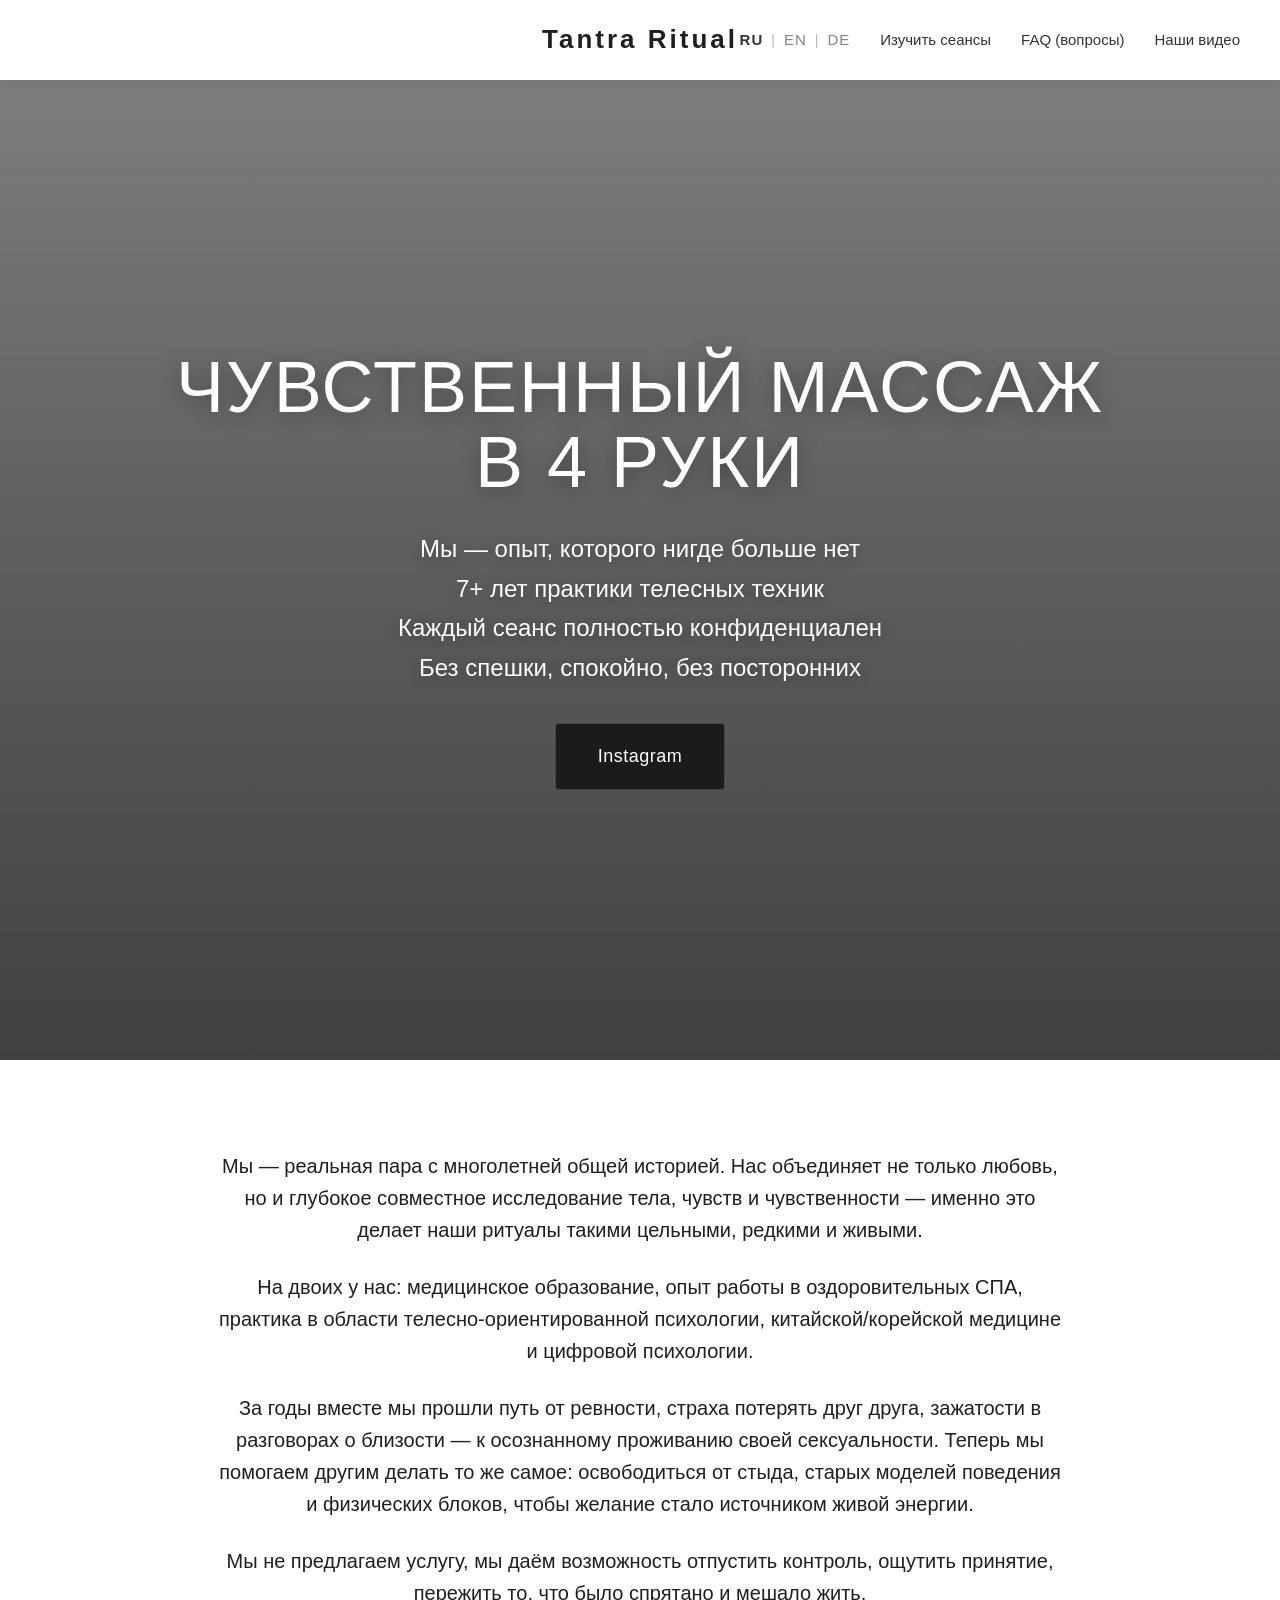
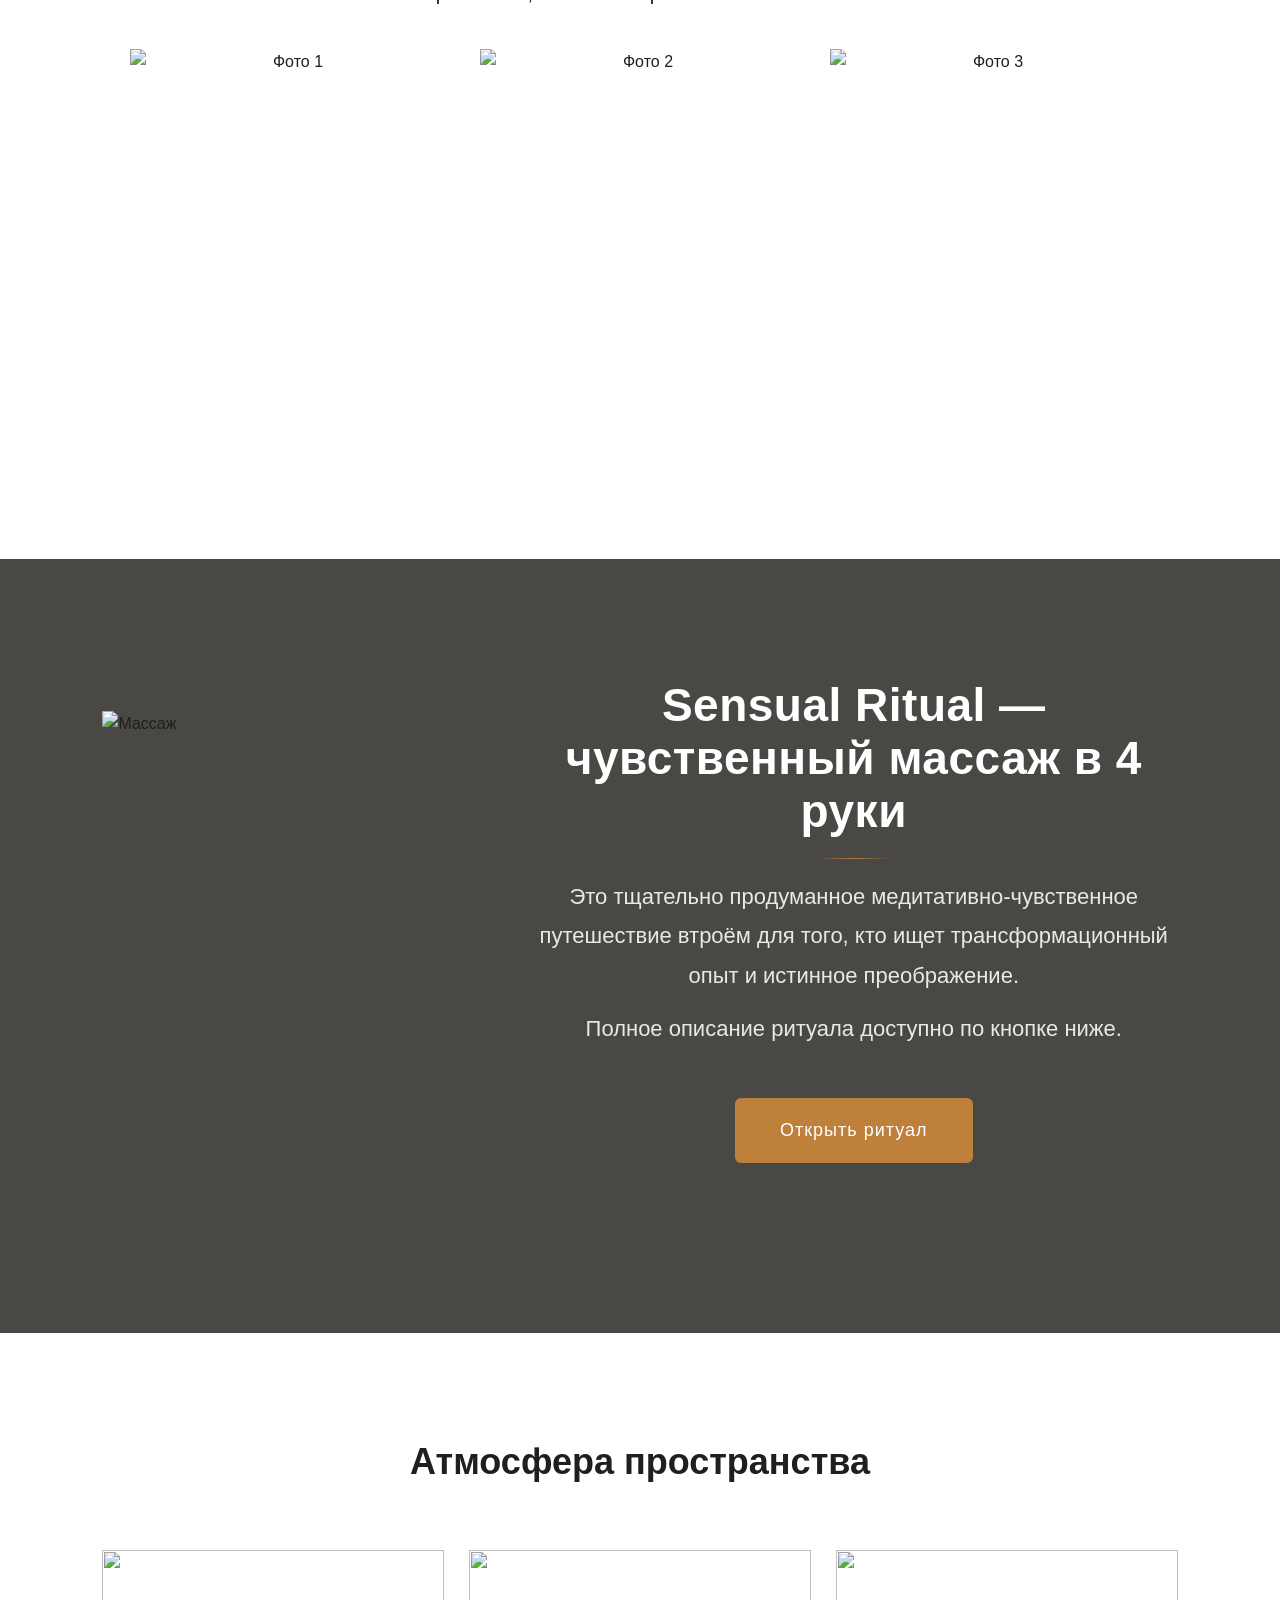
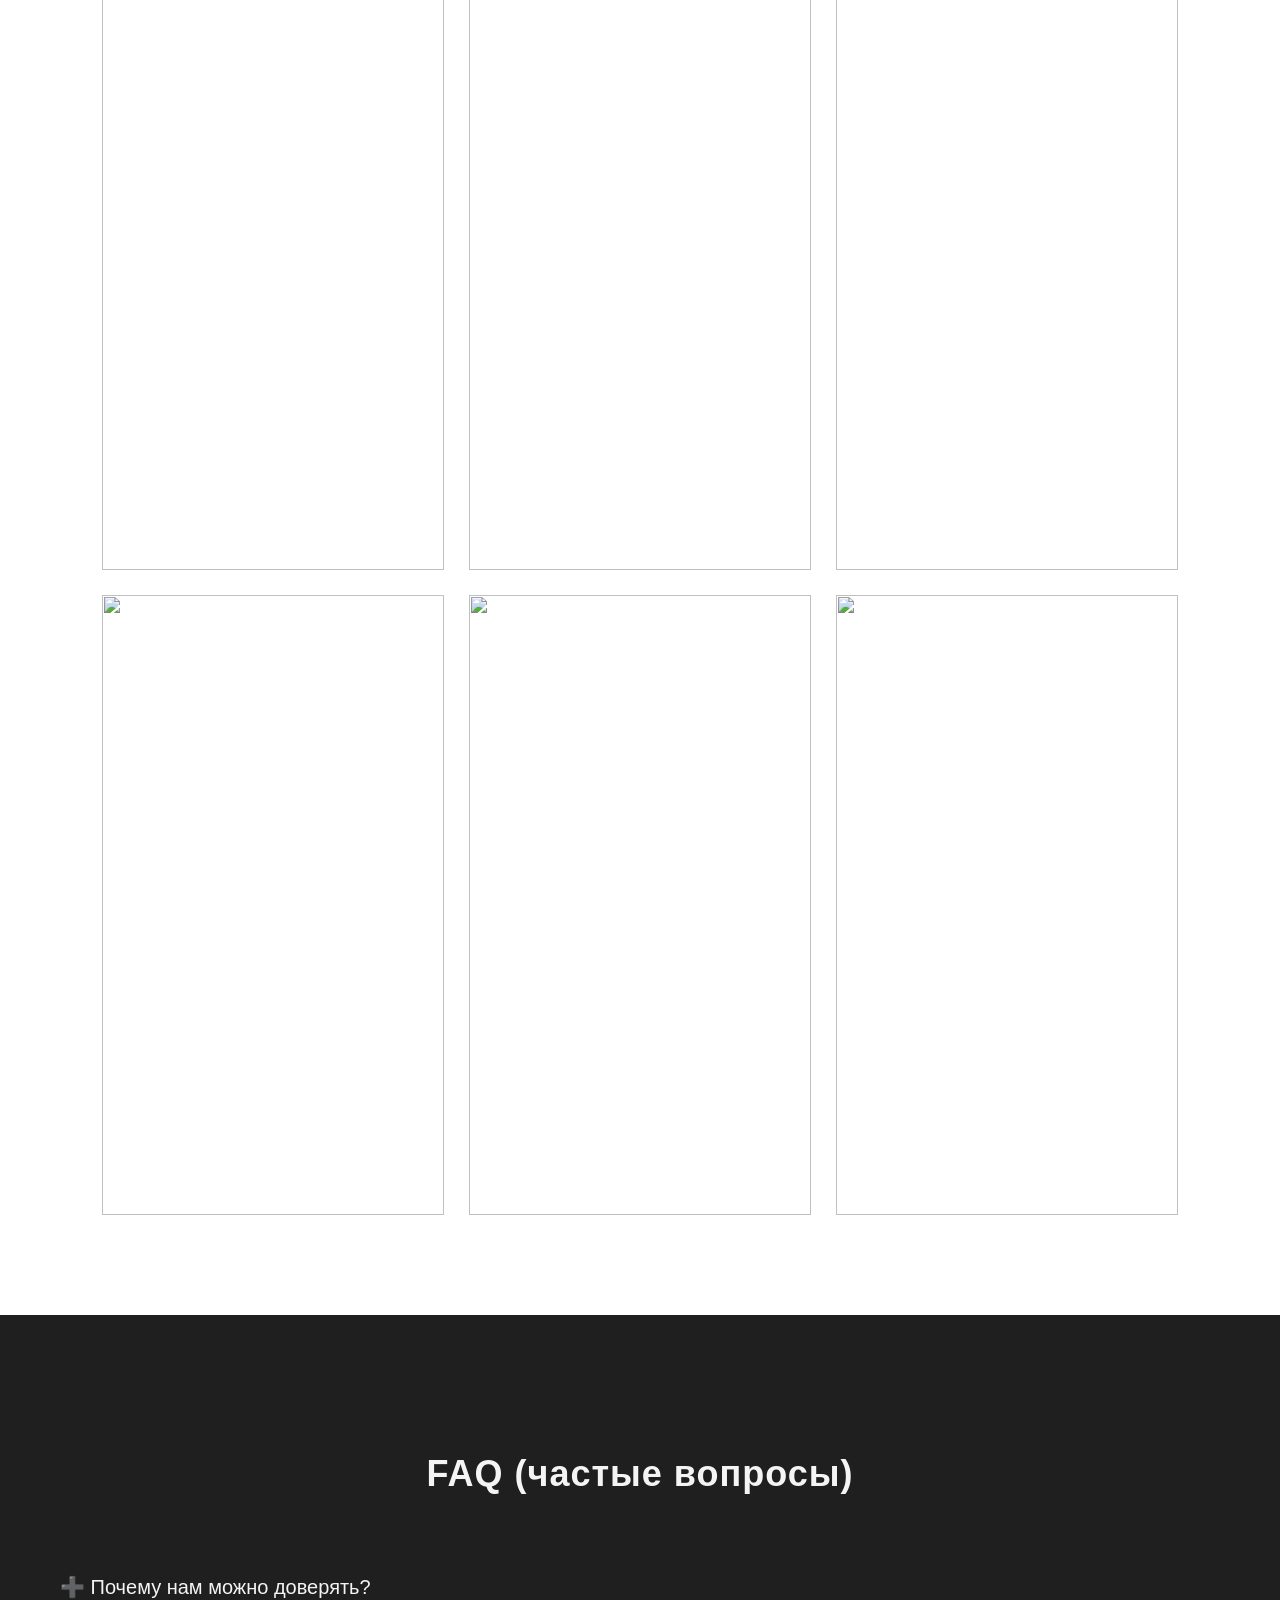
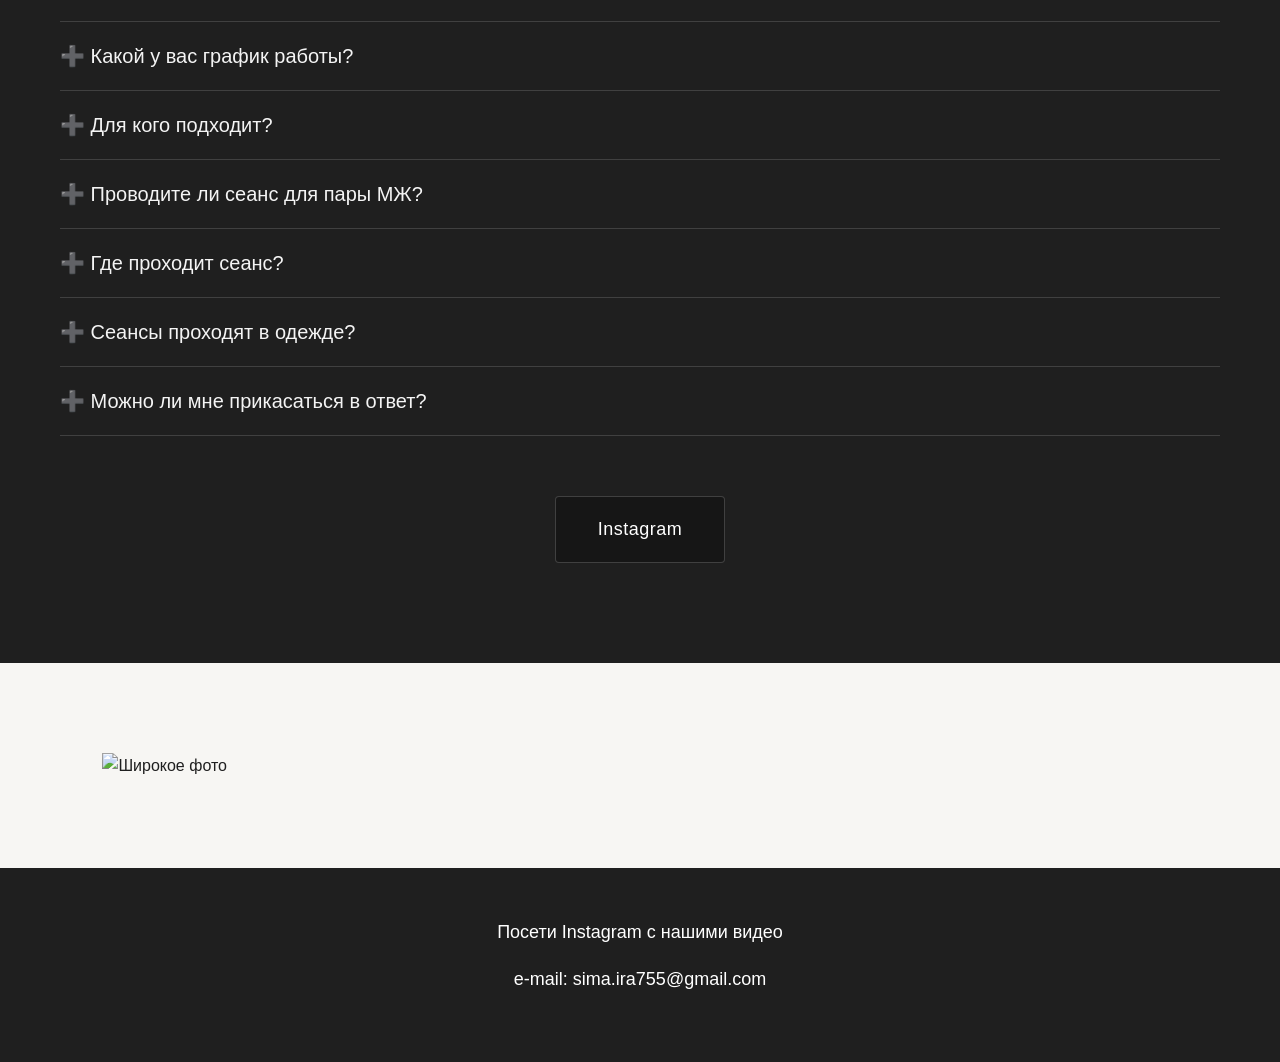
==== index.html @ 137558b8 "delete city center" ====
<!DOCTYPE html>
<html lang="ru">

<head>
	<meta charset="UTF-8">
	<meta name="viewport" content="width=device-width, initial-scale=1.0">
	<title>Tantra Ritual</title>
	<link rel="stylesheet" href="css/style.css">
	<link rel="icon" type="image/png" href="favicon.png">
	<link rel="apple-touch-icon" href="favicon.png">
</head>

<body>

	<!-- HEADER -->
	<header>
		<div class="logo">Tantra Ritual</div>
		<nav class="burger-menu">
			<ul>
				<li class="lang-switch">
					<a href="index.html" class="active">RU</a>
					<span>|</span>
					<a href="index_en.html">EN</a>
					<span>|</span>
					<a href="index_de.html">DE</a>
				</li>
				<li><a href="#sessions">Изучить сеансы</a></li>
				<li><a href="#faq">FAQ (вопросы)</a></li>
				<li><a href="https://www.instagram.com/tantrasparituals/" target="_blank">Наши видео</a></li>
			</ul>
		</nav>

		<div class="burger">
			<div></div>
			<div></div>
			<div></div>
		</div>

	</header>

	<!-- HERO / ОБЛОЖКА -->

	<section class="hero" style="background-image: url('assets/images/hero.png');">
		<div class="hero-overlay"></div>

		<div class="hero-content">
			<h1>Чувственный массаж в 4 руки</h1>

			<p>
				Мы — опыт, которого нигде больше нет<br>
				7+ лет практики телесных техник<br>
				Каждый сеанс полностью конфиденциален<br>
				Без спешки, спокойно, без посторонних
			</p>

			<a href="https://instagram.com/yourprofile" class="btn-instagram" target="_blank">
				Instagram
			</a>
		</div>
	</section>


	<!-- БЛОК О НАС -->
	<section class="about">
		<p>Мы — реальная пара с многолетней общей историей. Нас объединяет не только любовь, но и глубокое совместное
			исследование тела, чувств и чувственности — именно это делает наши ритуалы такими цельными, редкими и живыми.
		</p>
		<p>На двоих у нас: медицинское образование, опыт работы в оздоровительных СПА, практика в области
			телесно-ориентированной психологии, китайской/корейской медицине и цифровой психологии.</p>
		<p>За годы вместе мы прошли путь от ревности, страха потерять друг друга, зажатости в разговорах о близости — к
			осознанному проживанию своей сексуальности. Теперь мы помогаем другим делать то же самое: освободиться от стыда,
			старых моделей поведения и физических блоков, чтобы желание стало источником живой энергии.</p>
		<p>Мы не предлагаем услугу, мы даём возможность отпустить контроль, ощутить принятие, пережить то, что было
			спрятано
			и мешало жить.</p>
		<div class="about-photos">
			<img src="assets/images/photo1.jpg" alt="Фото 1">
			<img src="assets/images/photo2.jpg" alt="Фото 2">
			<img src="assets/images/photo3.jpg" alt="Фото 3">
		</div>
	</section>

	<!-- БЛОК СЕАНСА -->
	<section class="sessions" id="sessions">

		<div class="session-block">

			<img src="assets/images/session.jpg" alt="Массаж">

			<div class="session-text">
				<h2>Sensual Ritual — чувственный массаж в 4 руки</h2>

				<p>
					Это тщательно продуманное медитативно-чувственное путешествие втроём
					для того, кто ищет трансформационный опыт и истинное преображение.
				</p>
				<p>Полное описание ритуала доступно по кнопке ниже. </p>

				<a href="ritual.html" class="btn-read">Открыть ритуал</a>

			</div>

		</div>

	</section>


	<!-- ГАЛЕРЕЯ -->

	<section class="gallery-section">
		<h2 class="gallery-title">Атмосфера пространства</h2>
		<div class="gallery">

			<img src="assets/images/gallery1.jpg" alt="">
			<img src="assets/images/gallery2.jpg" alt="">
			<img src="assets/images/gallery3.png" alt="">
			<img src="assets/images/gallery4.jpg" alt="">
			<img src="assets/images/gallery5.jpg" alt="">
			<img src="assets/images/gallery6.jpg" alt="">

		</div>
	</section>

	<!-- FAQ -->
	<section class="faq" id="faq">
		<h2>FAQ (частые вопросы)</h2>
		<div class="faq-item">
			<button class="faq-question">➕ Почему нам можно доверять? </button>
			<div class="faq-answer">
				<p>Мы не берем предоплату за сеанс, оплата происходит на месте наличными.</p>
				<p>Мы создаём безопасное пространство без посторонних. Конфиденциально.</p>
				<p>Мы внимательны к каждой эмоции, каждому движению энергии, к каждому телесному сигналу.</p>
			</div>
		</div>
		<div class="faq-item">
			<button class="faq-question">➕ Какой у вас график работы? </button>
			<div class="faq-answer">
				<p>Проведение ритуалов для нас не работа, это хобби. Время сеанса согласовывается индивидуально.</p>
			</div>
		</div>
		<div class="faq-item">
			<button class="faq-question">➕ Для кого подходит? </button>
			<div class="faq-answer">
				<p>✔ Кто устал от быстрых касаний, для чувственного, но расфокусированного</p>
				<p>✔ Тем, кто пока одинок, но хочет быть желанным</p>
				<p>✔ Кому нужно не разрядиться, а наполниться</p>
				<p>✔ Кому хочется тактильности</p>
			</div>
		</div>
		<div class="faq-item">
			<button class="faq-question">➕ Проводите ли сеанс для пары МЖ? </button>
			<div class="faq-answer">
				<p>Да. Это обсуждается индивидуально.</p>
			</div>
		</div>
		<div class="faq-item">
			<button class="faq-question">➕ Где проходит сеанс? </button>
			<div class="faq-answer">
				<p>Все сеансы проводятся в нашем уютном пространстве.</p>
			</div>
		</div>
		<div class="faq-item">
			<button class="faq-question">➕ Сеансы проходят в одежде? </button>
			<div class="faq-answer">
				<p>Нет, все трое обнажены.</p>
			</div>
		</div>
		<div class="faq-item">
			<button class="faq-question">➕ Можно ли мне прикасаться в ответ? </button>
			<div class="faq-answer">
				<p>Да, если это происходит уважительно и через согласие. Мы бережно ведём, и ты чувствуешь, где уместно, а где
					это будет нарушать ритм.</p>
			</div>
		</div>
		<a href="https://instagram.com/yourprofile" class="btn-instagram" target="_blank">
			Instagram
		</a>
	</section>

	<!-- БЛОК С ШИРОКИМ ФОТО -->
	<section class="hero-wide">
		<img src="assets/images/hero-wide1.jpg" alt="Широкое фото">
	</section>

	<!-- FOOTER -->
	<footer>
		<a href="https://www.instagram.com/tantrasparituals/" target="_blank">Посети Instagram с нашими видео </a>
		<p><a href="mailto:sima.ira755@gmail.com">e-mail: sima.ira755@gmail.com</a></p>

	</footer>

	<script src="js/script.js"></script>
</body>

</html>
---- css/style.css ----
/* ===== ОБЩИЕ СТИЛИ ===== */

body {
  font-family: 'Helvetica Neue', Arial, sans-serif;
  margin: 0;
  background: #f7f6f3;
  color: #1f1f1f;
  line-height: 1.6;
}

section {
  padding: 90px 8%;
}

/* ===== HEADER ===== */

header {
  position: fixed;
  top: 0;
  left: 0;
  width: 100%;
  background: white;
  display: flex;
  align-items: center;
  justify-content: center;
  height: 80px;
  z-index: 1000;
  box-shadow: 0 3px 15px rgba(0, 0, 0, 0.08);
}

.logo {
  position: absolute;
  left: 50%;
  transform: translateX(-50%);
  font-size: 26px;
  letter-spacing: 3px;
  font-weight: 600;
}

nav {
  position: absolute;
  right: 40px;
}

nav ul {
  display: flex;
  gap: 30px;
  list-style: none;
  padding: 0;
  margin: 0;
}

nav a {
  text-decoration: none;
  color: #333;
  font-size: 15px;
}

nav a:hover {
  opacity: 0.6;
}
/* ===== Lang switch ===== */
.lang-switch {
  display: flex;
  align-items: center;
  gap: 8px;
  font-size: 14px;
  letter-spacing: 1px;
}

.lang-switch a {
  text-decoration: none;
  color: #333;
  opacity: 0.6;
  transition: 0.3s;
}

.lang-switch a:hover {
  opacity: 1;
}

.lang-switch span {
  opacity: 0.3;
}

.lang-switch a.active {
  opacity: 1;
  font-weight: 600;
}

/* ===== HERO ===== */

.hero {
  position: relative;
  min-height: 100vh;
  margin-top: 80px;
  padding: 40px 20px;
  display: flex;
  align-items: center;
  justify-content: center;
  text-align: center;
  background-size: cover;
  background-position: center;
  background-repeat: no-repeat;
  overflow: hidden;
}

.hero-overlay {
  position: absolute;
  inset: 0;
  background: linear-gradient(
    to bottom,
    rgba(0, 0, 0, 0.32),
    rgba(0, 0, 0, 0.42)
  );
  z-index: 1;
}

.hero-content {
  position: relative;
  z-index: 2;
  max-width: 980px;
  color: #ffffff;
}

.hero h1 {
  margin: 0 0 28px;
  font-size: 72px;
  line-height: 1.05;
  font-weight: 600;
  letter-spacing: 1px;
  text-transform: uppercase;
  text-shadow: 0 4px 20px rgba(0, 0, 0, 0.35);
}

.hero p {
  margin: 0 auto;
  max-width: 760px;
  font-size: 24px;
  line-height: 1.65;
  font-weight: 400;
  text-shadow: 0 2px 14px rgba(0, 0, 0, 0.3);
}

.btn-instagram {
  display: inline-block;
  margin-top: 36px;
  padding: 18px 42px;
  background: rgba(22, 22, 22, 0.9);
  color: #ffffff;
  font-size: 18px;
  font-weight: 500;
  letter-spacing: 0.5px;
  text-decoration: none;
  border: 1px solid rgba(255, 255, 255, 0.18);
  border-radius: 4px;
  transition: 0.25s ease;
}

.btn-instagram:hover {
  background: #111111;
  transform: translateY(-2px);
}

@media (max-width: 900px) {
  .hero {
    min-height: 88vh;
    padding: 32px 18px;
  }

  .hero-content {
    max-width: 100%;
  }

  .hero h1 {
    font-size: 42px;
    line-height: 1.08;
    margin-bottom: 22px;
  }

  .hero p {
    font-size: 18px;
    line-height: 1.55;
    max-width: 100%;
  }

  .btn-instagram {
    margin-top: 28px;
    padding: 16px 30px;
    font-size: 16px;
  }
}

.hero {
  position: relative;
  overflow: hidden;
}

.hero::before {
  content: '';
  position: absolute;
  top: 0;
  left: 0;
  width: 100%;
  height: 100%;
  background: linear-gradient(
    to bottom,
    rgba(0, 0, 0, 0.25),
    rgba(0, 0, 0, 0.55)
  );
  z-index: 1;
}

.hero h1 {
  position: relative;
  z-index: 2;
  font-weight: 500;
  letter-spacing: 2px;
}

/* ===== ABOUT ===== */

.about {
  background: white;
  text-align: center;
}

.about p {
  font-size: 20px;
  max-width: 850px;
  margin: auto;
  margin-bottom: 25px;
}

.about-photos {
  display: flex;
  gap: 30px;
  justify-content: center;
  margin-top: 40px;
}

.about-photos img {
  width: 320px;
  height: 420px;
  object-fit: cover;
}

/* ===== SESSION ===== */

.sessions {
  position: relative;
  background-color: #110f0bc0;
  background-size: cover;
  background-position: center center;
  background-repeat: no-repeat;
  padding: 120px 8%;
  overflow: hidden;
}

.session-block {
  display: flex;
  align-items: center;
  gap: 60px;
  max-width: 1200px;
  margin: auto;
  margin-bottom: 50px;
}

.session-block img {
  width: 620px;
  height: 420px;
  object-fit: cover;
}

.session-text {
  max-width: 760px;
  margin: 0 auto;
  text-align: center;
  color: #f5f1ea;
}

.session-text h2 {
  font-size: 46px;
  line-height: 1.15;
  margin: 0 0 18px;
  font-weight: 600;
  letter-spacing: 0.5px;
  color: #ffffff;
}

.session-text p {
  font-size: 22px;
  line-height: 1.8;
  margin: 14px auto;
  color: rgba(255, 255, 255, 0.88);
  max-width: 680px;
}

.btn-read {
  display: inline-block;
  margin-top: 35px;
  padding: 18px 45px;
  background: #bf803c;
  color: white;
  font-size: 18px;
  letter-spacing: 1px;
  border-radius: 6px;
  transition: 0.3s;
  text-decoration: none;
}

.btn-read:hover {
  background: #000;
}

/* ===== ГАЛЕРЕЯ ===== */

.gallery {
  display: grid;
  grid-template-columns: repeat(3, 1fr);
  gap: 25px;
  max-width: 1300px;
  margin: auto;
}

.gallery-section {
  background: white;
  padding: 100px 8%;
}

.gallery-title {
  text-align: center;
  font-size: 36px;
  margin: 0 auto 60px;
}

.gallery img {
  width: 100%;
  height: 620px;
  object-fit: cover;
  cursor: pointer;
  transition:
    transform 0.5s ease,
    box-shadow 0.4s ease;
}

.gallery img:hover {
  transform: scale(1.04);
  box-shadow: 0 20px 40px rgba(0, 0, 0, 0.25);
}

/* ===== FAQ ===== */

.faq {
  background: #1f1f1f;
  color: #f4f4f4;
  max-width: 1680px;
  margin: 0; /* ключевая строка */
  padding: 100px 60px;
  border-radius: 0;
}

.faq h2 {
  font-size: 36px;
  margin-bottom: 50px;
  text-align: center;
  letter-spacing: 1px;
}

/* карточка вопроса */

.faq-item {
  border-bottom: 1px solid rgba(255, 255, 255, 0.15);
}

/* кнопка вопроса */

.faq-question {
  font-size: 20px;
  padding: 22px 0;
  background: none;
  border: none;
  width: 100%;
  text-align: left;
  cursor: pointer;
  color: #f4f4f4;
  display: flex;
  justify-content: space-between;
  align-items: center;
  transition: 0.3s;
}

.faq-question:hover {
  color: #ffffff;
  opacity: 0.85;
}

/* ответ */

.faq-answer {
  font-size: 18px;
  line-height: 1.6;
  padding: 0 0 25px 0;
  display: none;
  color: #d8d8d8;
}

/* состояние открытого блока */

.faq-item.active .faq-question {
  color: #ffffff;
}

.faq-item.active {
  background: rgba(255, 255, 255, 0.04);
  padding-left: 10px;
  border-left: 3px solid rgba(255, 255, 255, 0.3);
}

/* Instagram кнопка */

.faq .btn-instagram {
  display: block;
  margin: 60px auto 0;
  width: fit-content;
}
/* ===== HERO WIDE ===== */

.hero-wide {
  position: relative;
}

.hero-wide img {
  width: 100%;
  height: 520px;
  object-fit: cover;
}

/* ===== SESSION ===== */

.session-text h2::after {
  content: '';
  display: block;
  width: 72px;
  height: 1px;
  background: linear-gradient(
    to right,
    rgba(191, 128, 60, 0),
    rgba(191, 128, 60, 0.95),
    rgba(191, 128, 60, 0)
  );
  margin: 20px auto 0;
}

/* ===== RITUAL INFO ===== */

.ritual-info {
  background: #1f1f1f;
  color: #f3eee6;
  padding: 120px 8%;
  margin: 0;
}

.ritual-info-title {
  font-size: 62px;
  line-height: 1.18;
  text-align: center;
  max-width: 980px;
  margin: 0 auto 80px;
  font-weight: 500;
  letter-spacing: 0.3px;
  color: #f7f2ea;
}

.ritual-info-grid {
  display: grid;
  grid-template-columns: repeat(2, minmax(0, 1fr));
  gap: 28px;
  max-width: 1280px;
  margin: 0 auto;
}

.ritual-info-card {
  background: rgba(255, 255, 255, 0.04);
  border: 1px solid rgba(255, 255, 255, 0.08);
  padding: 34px 34px 30px;
  border-radius: 8px;
  transition:
    transform 0.3s ease,
    border-color 0.3s ease,
    background 0.3s ease;
}

.ritual-info-card:hover {
  transform: translateY(-4px);
  background: rgba(255, 255, 255, 0.06);
  border-color: rgba(191, 128, 60, 0.35);
}

.ritual-info-card h3 {
  margin: 0 0 22px;
  font-size: 24px;
  line-height: 1.25;
  font-weight: 500;
  color: #ffffff;
  letter-spacing: 0.2px;
}

.ritual-info-card h3::after {
  content: '';
  display: block;
  width: 44px;
  height: 1px;
  background: #bf803c;
  margin-top: 12px;
}

.ritual-info-card li {
  margin: 0 0 14px;
  font-size: 18px;
  line-height: 1.75;
  color: rgba(255, 255, 255, 0.76);
}

.ritual-info .btn-instagram {
  display: block;
  margin: 72px auto 0;
  width: fit-content;
}

@media (max-width: 900px) {
  .ritual-info {
    padding: 84px 20px;
  }

  .ritual-info-title {
    font-size: 34px;
    line-height: 1.22;
    margin-bottom: 42px;
  }

  .ritual-info-grid {
    grid-template-columns: 1fr;
    gap: 18px;
  }

  .ritual-info-card {
    padding: 24px 22px;
  }

  .ritual-info-card h3 {
    font-size: 21px;
    margin-bottom: 18px;
  }

  .ritual-info-card li {
    font-size: 18px;
    line-height: 1.65;
  }
}
/* ===== FOOTER ===== */

footer {
  background: #1f1f1f;
  color: white;
  text-align: center;
  padding: 50px;
  font-size: 18px;
}

footer a {
  color: white;
  text-decoration: none;
}

/* ===== MOBILE ===== */

@media (max-width: 900px) {
  nav ul {
    display: none;
  }

  .burger {
    position: absolute;
    right: 25px;
    cursor: pointer;
  }

  .burger div {
    width: 25px;
    height: 3px;
    background: #000;
    margin: 5px;
  }

  .hero h1 {
    font-size: 38px;
  }

  .hero p {
    font-size: 18px;
  }

  .about-photos {
    flex-direction: column;
    align-items: center;
  }

  .session-block {
    flex-direction: column;
    text-align: center;
  }

  .gallery {
    grid-template-columns: repeat(3, 1fr);
    gap: 8px;
  }

  .gallery img {
    height: 160px;
  }
}

/* BURGER MENU */

.nav-open {
  display: flex !important;
  flex-direction: column;
  position: absolute;
  top: 80px;
  right: 20px;
  background: white;
  padding: 30px;
  gap: 20px;
  box-shadow: 0 10px 30px rgba(0, 0, 0, 0.15);
}

/* LIGHTBOX */

.lightbox {
  position: fixed;
  top: 0;
  left: 0;
  width: 100%;
  height: 100%;
  background: rgba(0, 0, 0, 0.9);
  display: none;
  align-items: center;
  justify-content: center;
  z-index: 2000;
}

.lightbox img {
  max-width: 90%;
  max-height: 90%;
}

/* SCROLL ANIMATION */

.hidden {
  opacity: 0;
  transform: translateY(40px);
  transition: 0.7s;
}

.visible {
  opacity: 1;
  transform: translateY(0);
}

/* SCROLL TOP */

.to-top {
  position: fixed;
  bottom: 40px;
  right: 40px;
  width: 50px;
  height: 50px;
  background: black;
  color: white;
  display: none;
  align-items: center;
  justify-content: center;
  cursor: pointer;
  font-size: 20px;
}
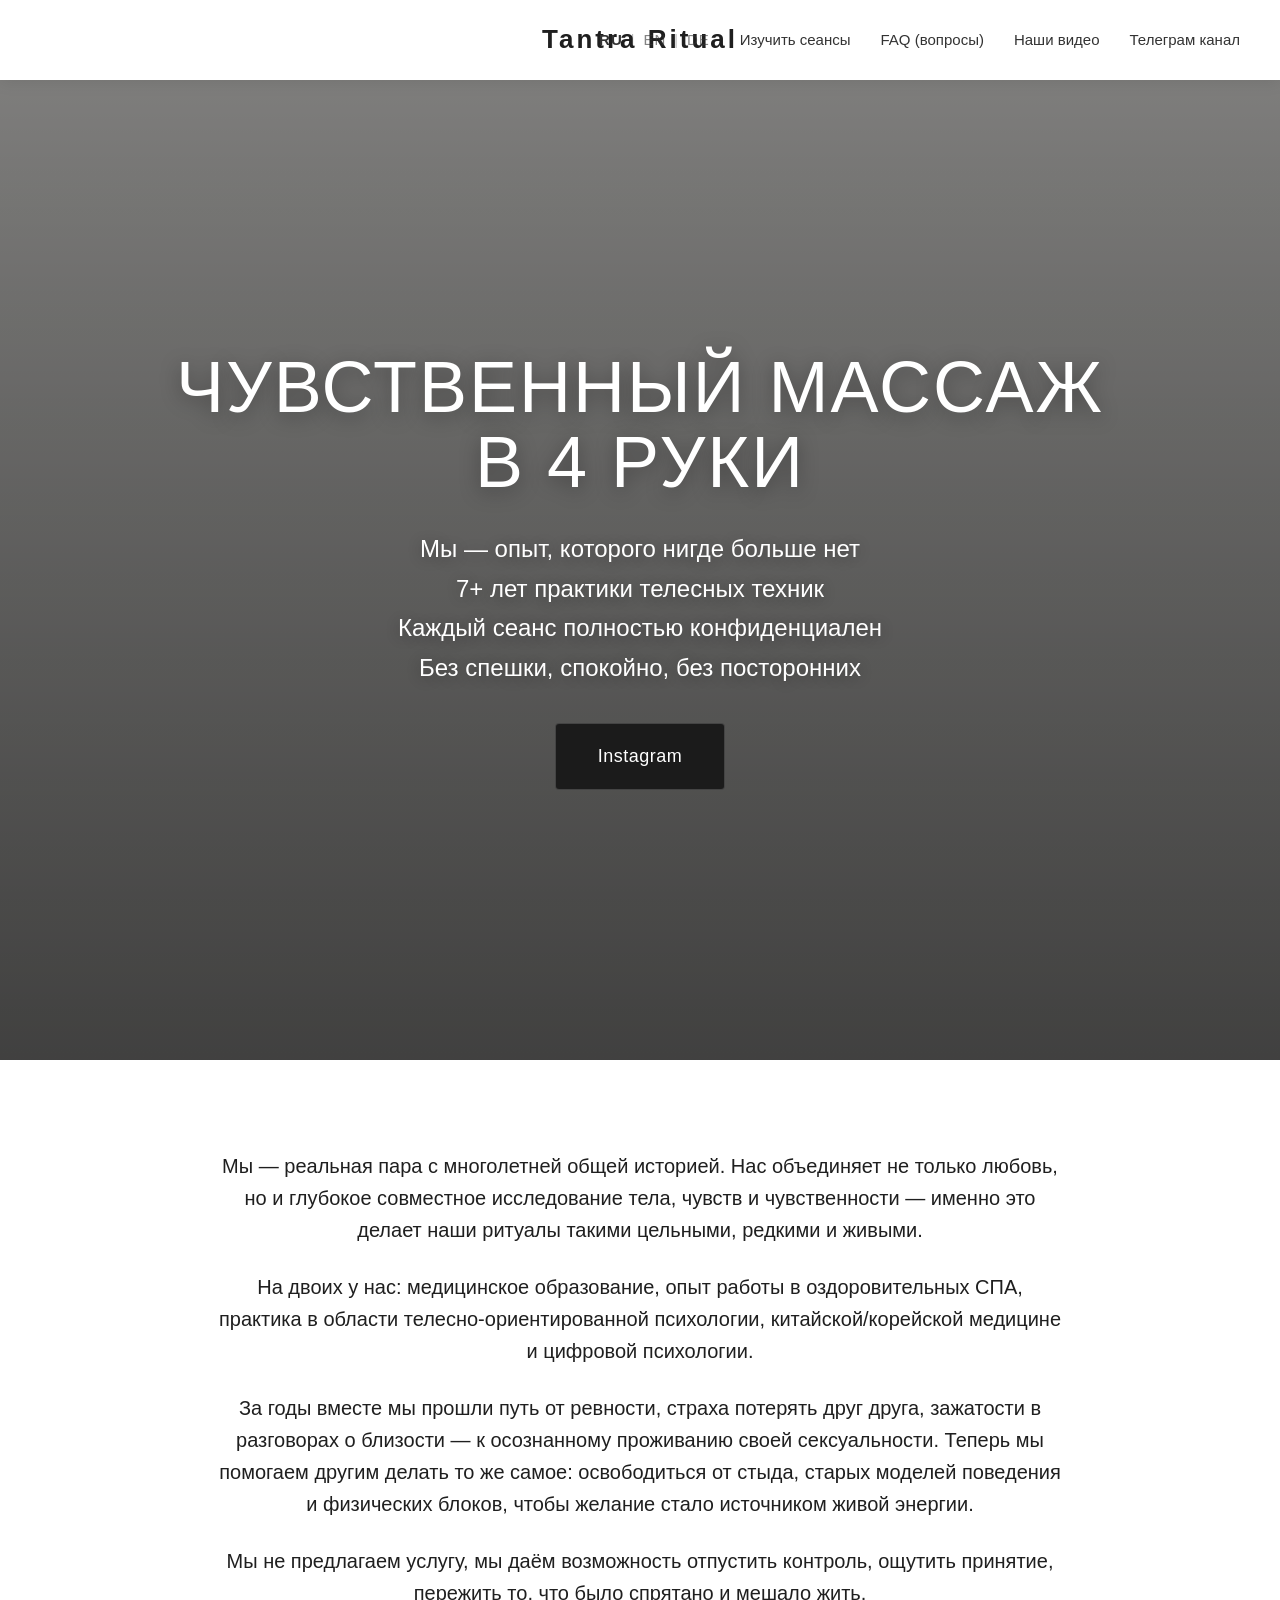
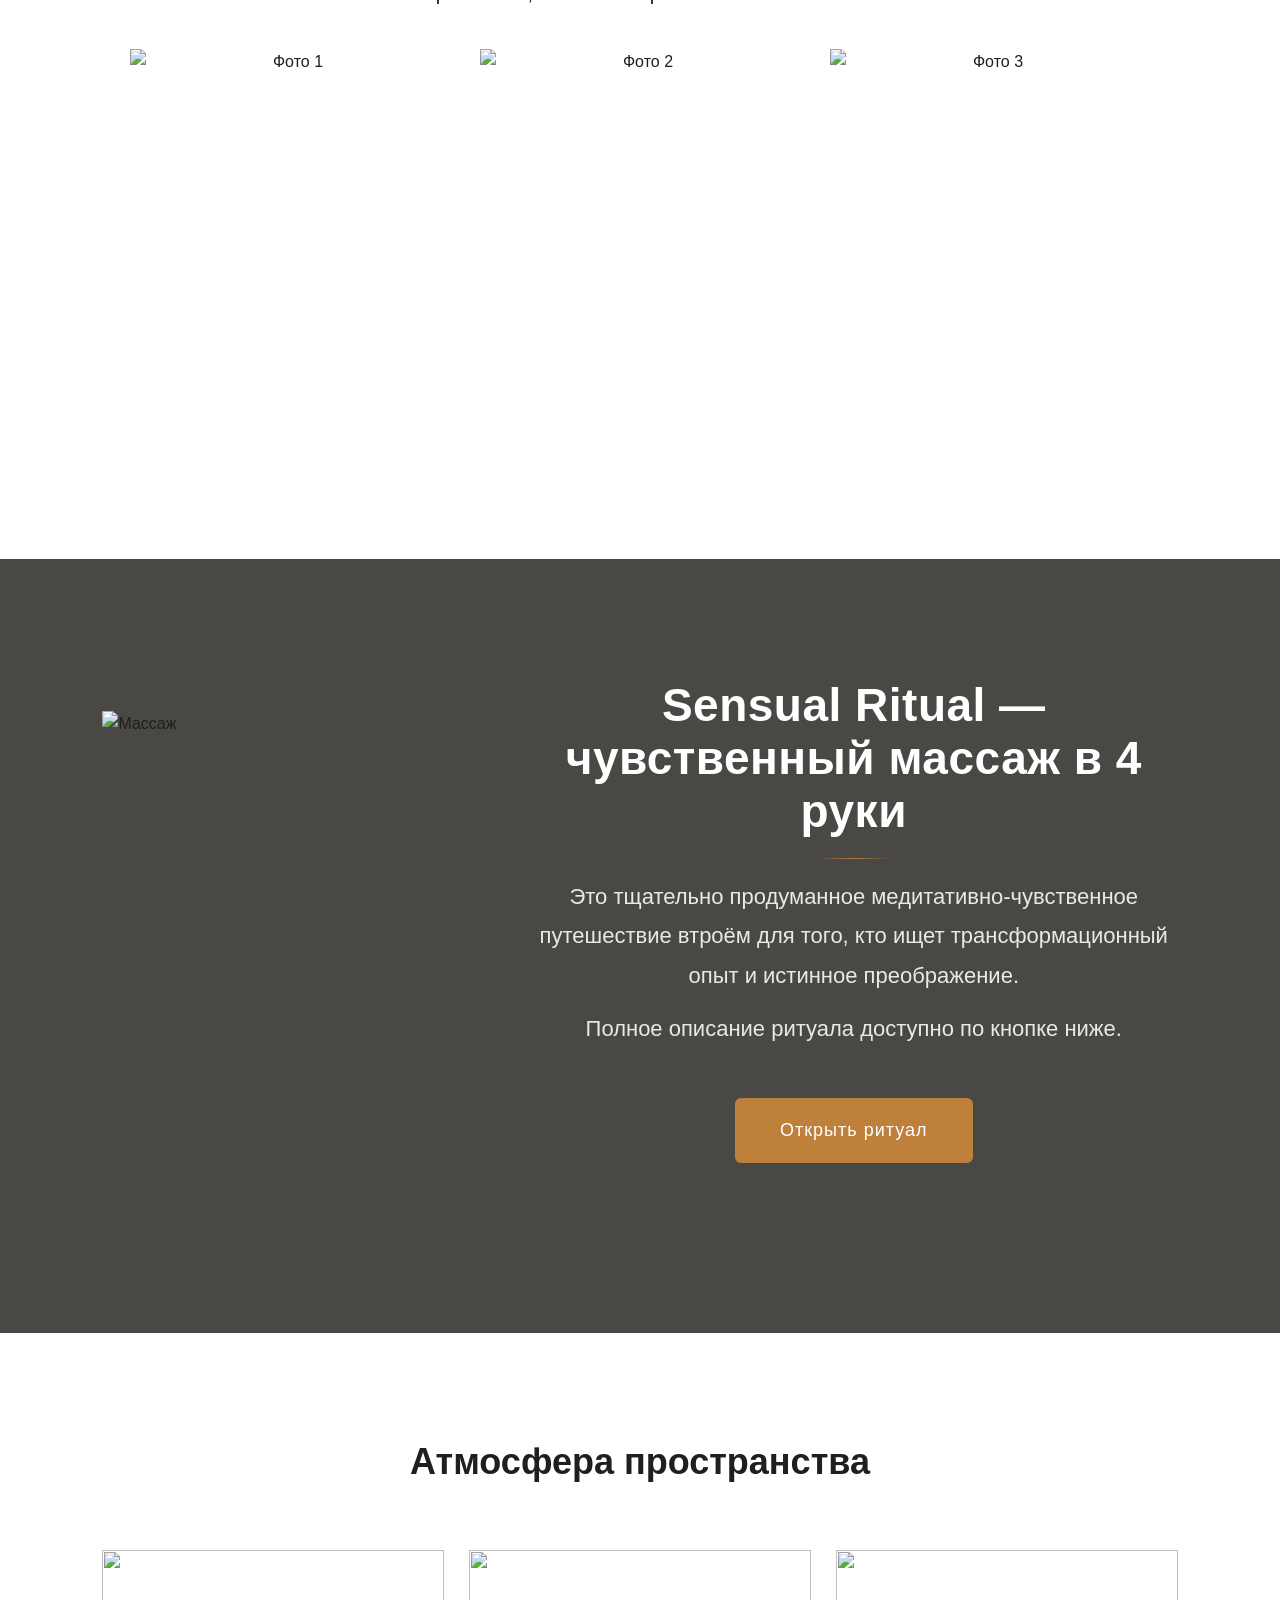
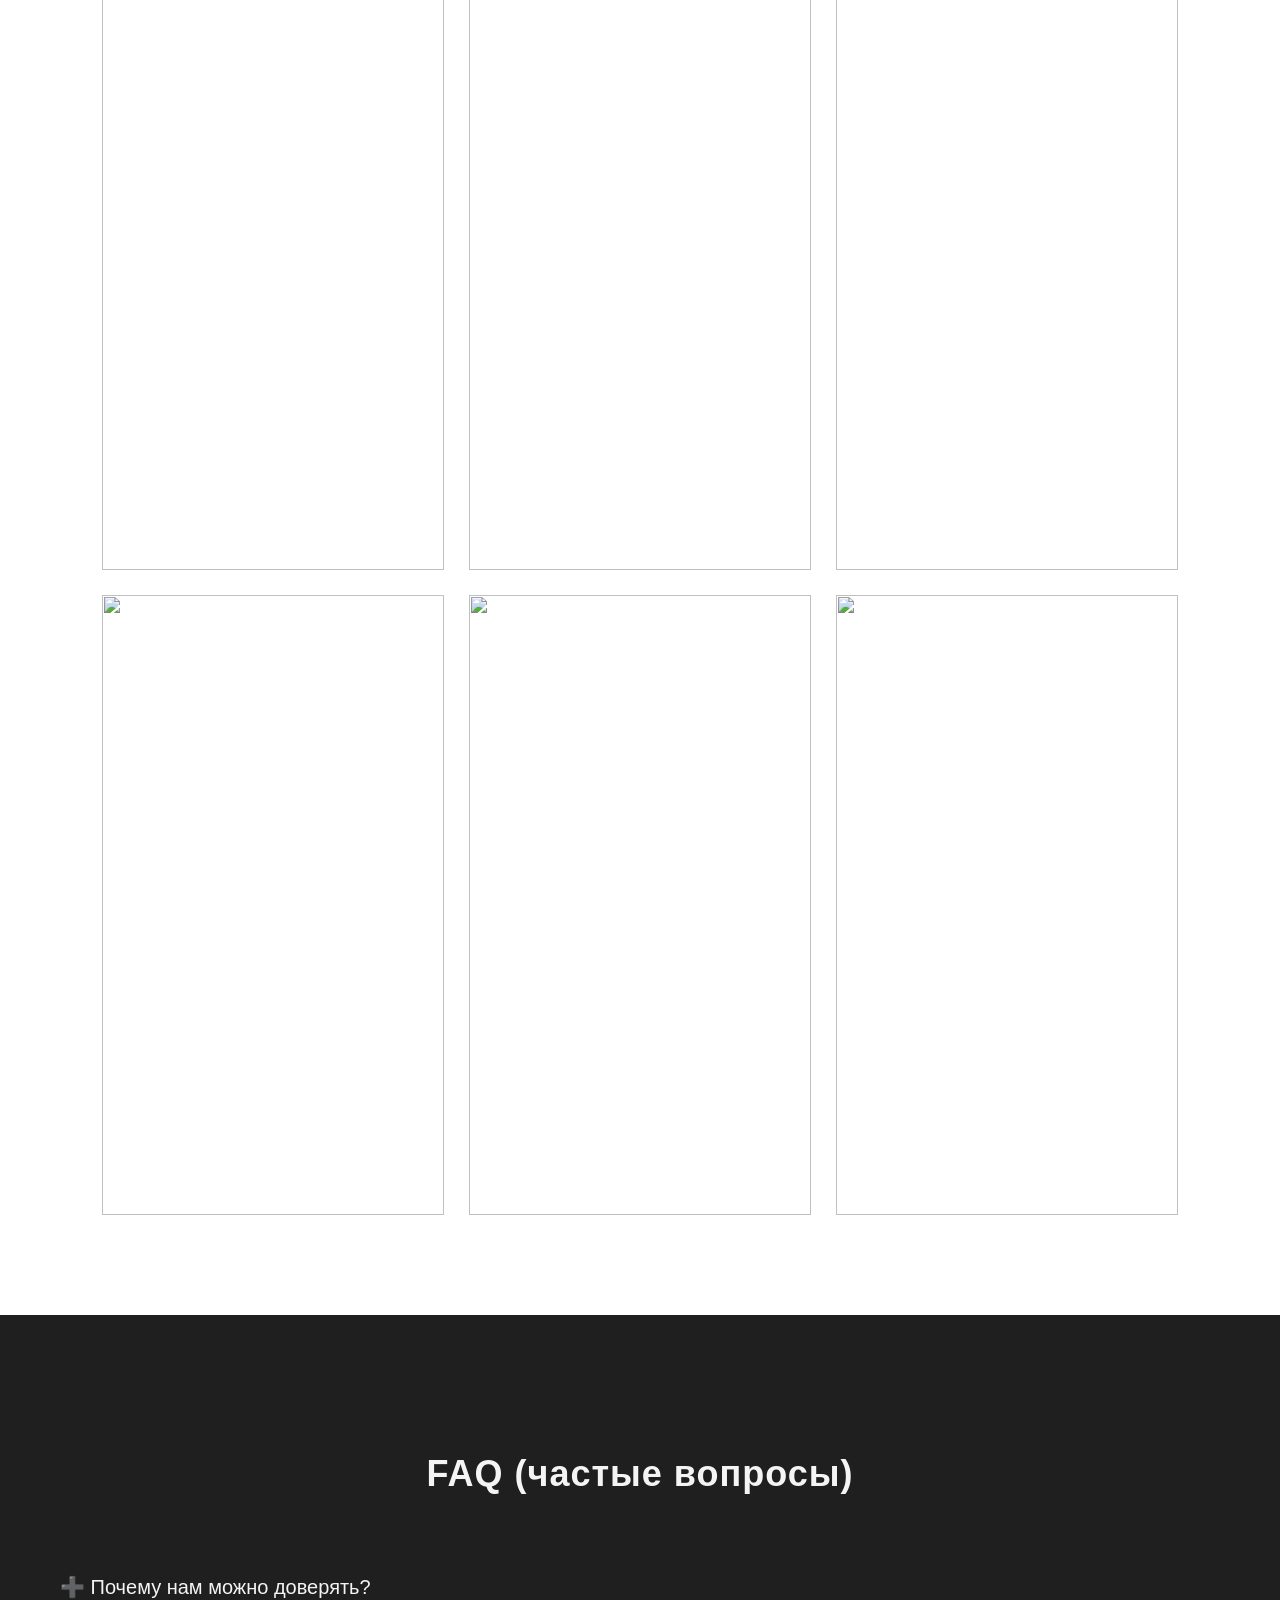
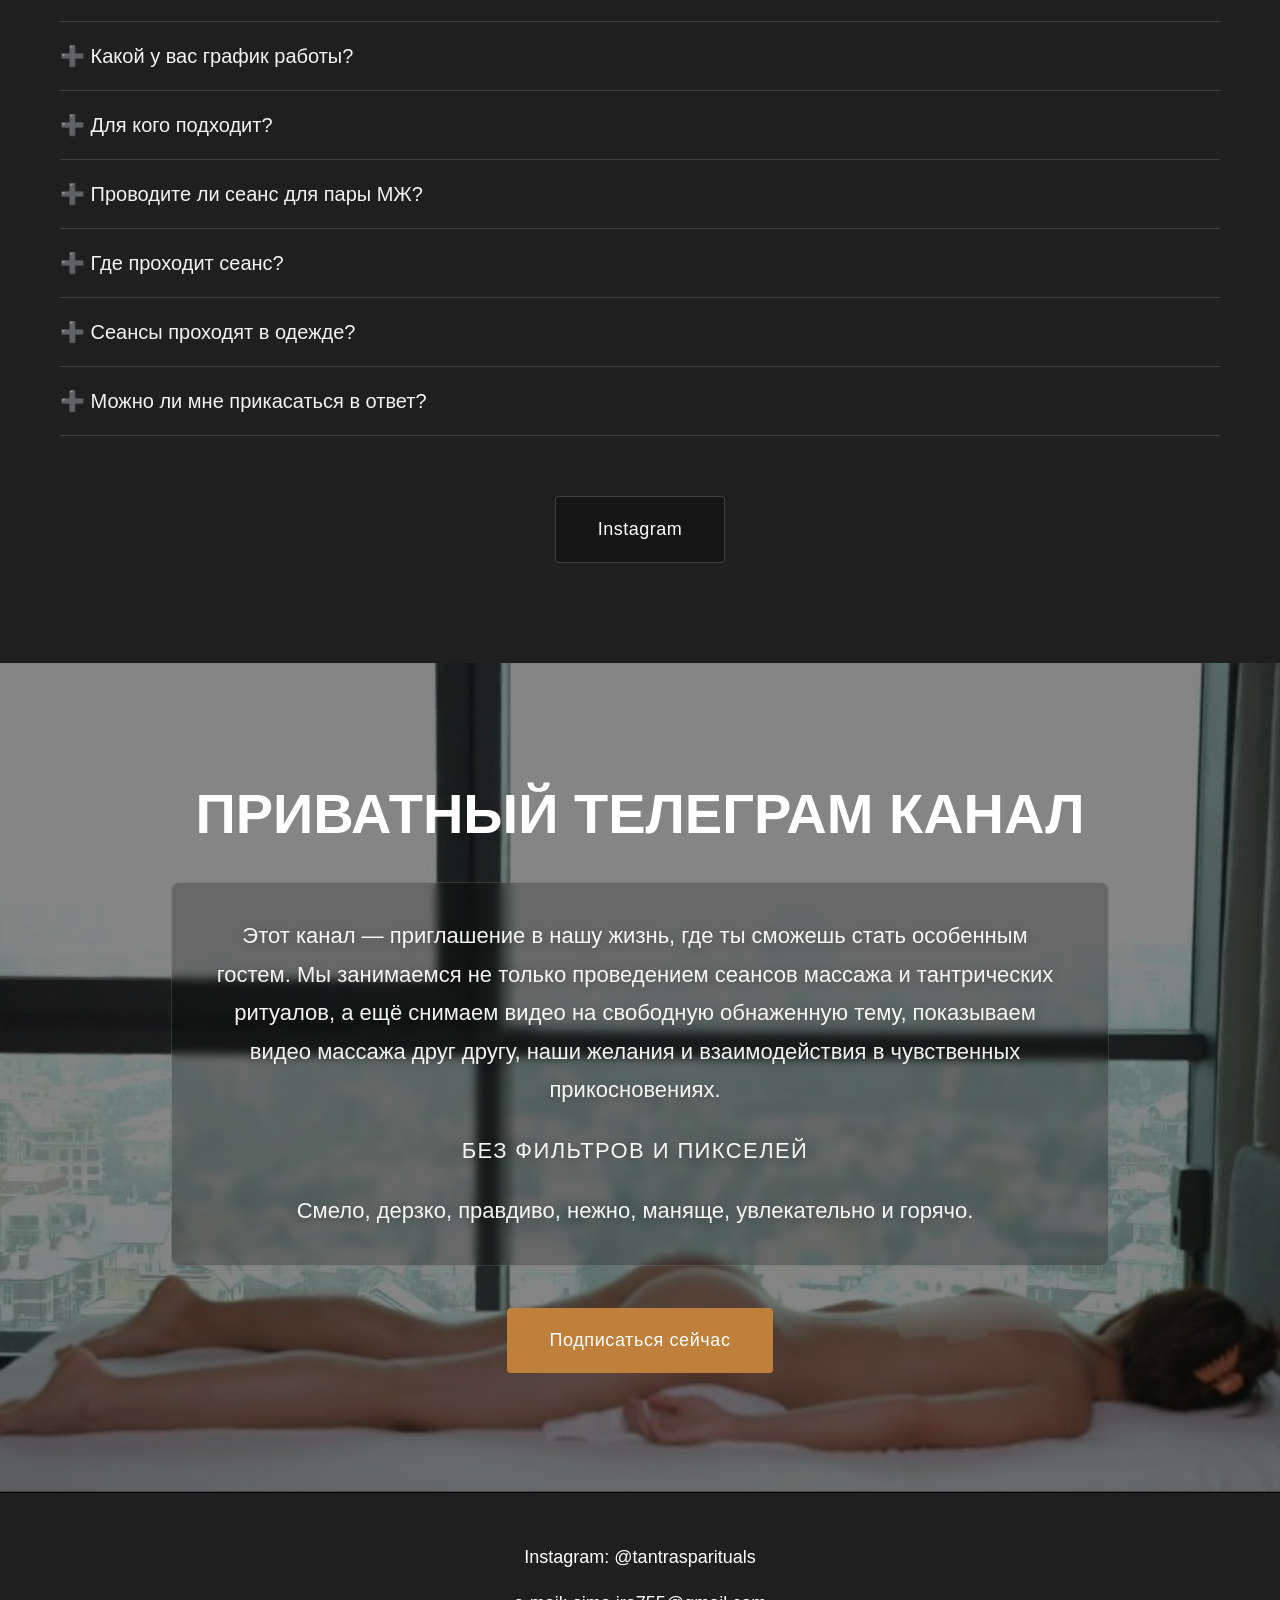
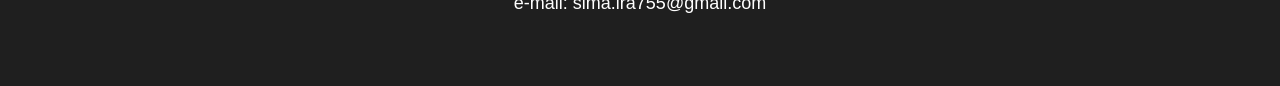
==== commit 01148f6d: "add telegram block" ====
--- a/index.html
+++ b/index.html
@@ -27,6 +27,7 @@
 				<li><a href="#sessions">Изучить сеансы</a></li>
 				<li><a href="#faq">FAQ (вопросы)</a></li>
 				<li><a href="https://www.instagram.com/tantrasparituals/" target="_blank">Наши видео</a></li>
+				<li><a href="#telegram">Телеграм канал</a></li>
 			</ul>
 		</nav>
 
@@ -177,14 +178,36 @@
 		</a>
 	</section>
 
-	<!-- БЛОК С ШИРОКИМ ФОТО -->
-	<section class="hero-wide">
-		<img src="assets/images/hero-wide1.jpg" alt="Широкое фото">
+	<!-- БЛОК ЗАКРЫТЫЙ ТГ -->
+	<section class="sessions about telegram-section" id="telegram"
+		style="background-image:url('assets/images/hero-wide3.jpg')">
+		<div class="telegram-overlay"></div>
+
+		<div class="telegram-content">
+			<h2 class="gallery-title">ПРИВАТНЫЙ ТЕЛЕГРАМ КАНАЛ</h2>
+
+			<div class="telegram-text-box">
+				<p>
+					Этот канал — приглашение в нашу жизнь, где ты сможешь стать особенным гостем. Мы занимаемся не только
+					проведением
+					сеансов массажа и тантрических ритуалов, а ещё снимаем видео на свободную обнаженную тему, показываем видео
+					массажа друг другу, наши желания и взаимодействия в чувственных прикосновениях.
+				</p>
+
+				<p class="telegram-accent">БЕЗ ФИЛЬТРОВ И ПИКСЕЛЕЙ</p>
+
+				<p>
+					Смело, дерзко, правдиво, нежно, маняще, увлекательно и горячо.
+				</p>
+			</div>
+
+			<a href="https://web.tribute.tg/s/RCs" class="btn-read" target="_blank">Подписаться сейчас</a>
+		</div>
 	</section>
 
 	<!-- FOOTER -->
 	<footer>
-		<a href="https://www.instagram.com/tantrasparituals/" target="_blank">Посети Instagram с нашими видео </a>
+		<a href="https://www.instagram.com/tantrasparituals/" target="_blank">Instagram: @tantrasparituals</a>
 		<p><a href="mailto:sima.ira755@gmail.com">e-mail: sima.ira755@gmail.com</a></p>
 
 	</footer>
--- a/css/style.css
+++ b/css/style.css
@@ -684,3 +684,115 @@
   cursor: pointer;
   font-size: 20px;
 }
+
+/* ===== TELEGRAM SECTION ===== */
+
+.telegram-section {
+  position: relative;
+  background-size: cover;
+  background-position: center;
+  background-repeat: no-repeat;
+  padding: 120px 20px;
+  overflow: hidden;
+  text-align: center;
+}
+
+.telegram-overlay {
+  position: absolute;
+  inset: 0;
+  background: rgba(0, 0, 0, 0.48);
+  z-index: 1;
+}
+
+.telegram-content {
+  position: relative;
+  z-index: 2;
+  max-width: 980px;
+  margin: 0 auto;
+}
+
+.telegram-section .gallery-title {
+  color: #ffffff;
+  font-size: 56px;
+  line-height: 1.1;
+  margin: 0 auto 38px;
+  max-width: 900px;
+}
+
+.telegram-text-box {
+  max-width: 860px;
+  margin: 0 auto 34px;
+  padding: 34px 38px;
+  background: rgba(0, 0, 0, 0.22);
+  backdrop-filter: blur(4px);
+  -webkit-backdrop-filter: blur(4px);
+  border: 1px solid rgba(255, 255, 255, 0.14);
+  border-radius: 8px;
+}
+
+.telegram-text-box p {
+  margin: 0 0 22px;
+  font-size: 22px;
+  line-height: 1.75;
+  color: rgba(255, 255, 255, 0.95);
+  text-shadow: 0 2px 12px rgba(0, 0, 0, 0.35);
+}
+
+.telegram-text-box p:last-child {
+  margin-bottom: 0;
+}
+
+.telegram-accent {
+  font-size: 24px;
+  letter-spacing: 1.4px;
+  text-transform: uppercase;
+  color: #ffffff;
+}
+
+.telegram-section .btn-read {
+  margin-top: 8px;
+  padding: 18px 42px;
+  background: #bf803c;
+  color: #ffffff;
+  border-radius: 4px;
+  font-size: 18px;
+  letter-spacing: 0.6px;
+  text-decoration: none;
+  transition: 0.25s ease;
+}
+
+.telegram-section .btn-read:hover {
+  background: #a56d31;
+  transform: translateY(-2px);
+}
+
+@media (max-width: 900px) {
+  .telegram-section {
+    padding: 84px 18px;
+  }
+
+  .telegram-section .gallery-title {
+    font-size: 34px;
+    margin-bottom: 26px;
+  }
+
+  .telegram-text-box {
+    padding: 24px 20px;
+  }
+
+  .telegram-text-box p {
+    font-size: 18px;
+    line-height: 1.65;
+    margin-bottom: 18px;
+  }
+
+  .telegram-accent {
+    font-size: 20px;
+    letter-spacing: 1px;
+  }
+
+  .telegram-section .btn-read {
+    padding: 16px 30px;
+    font-size: 16px;
+  }
+}
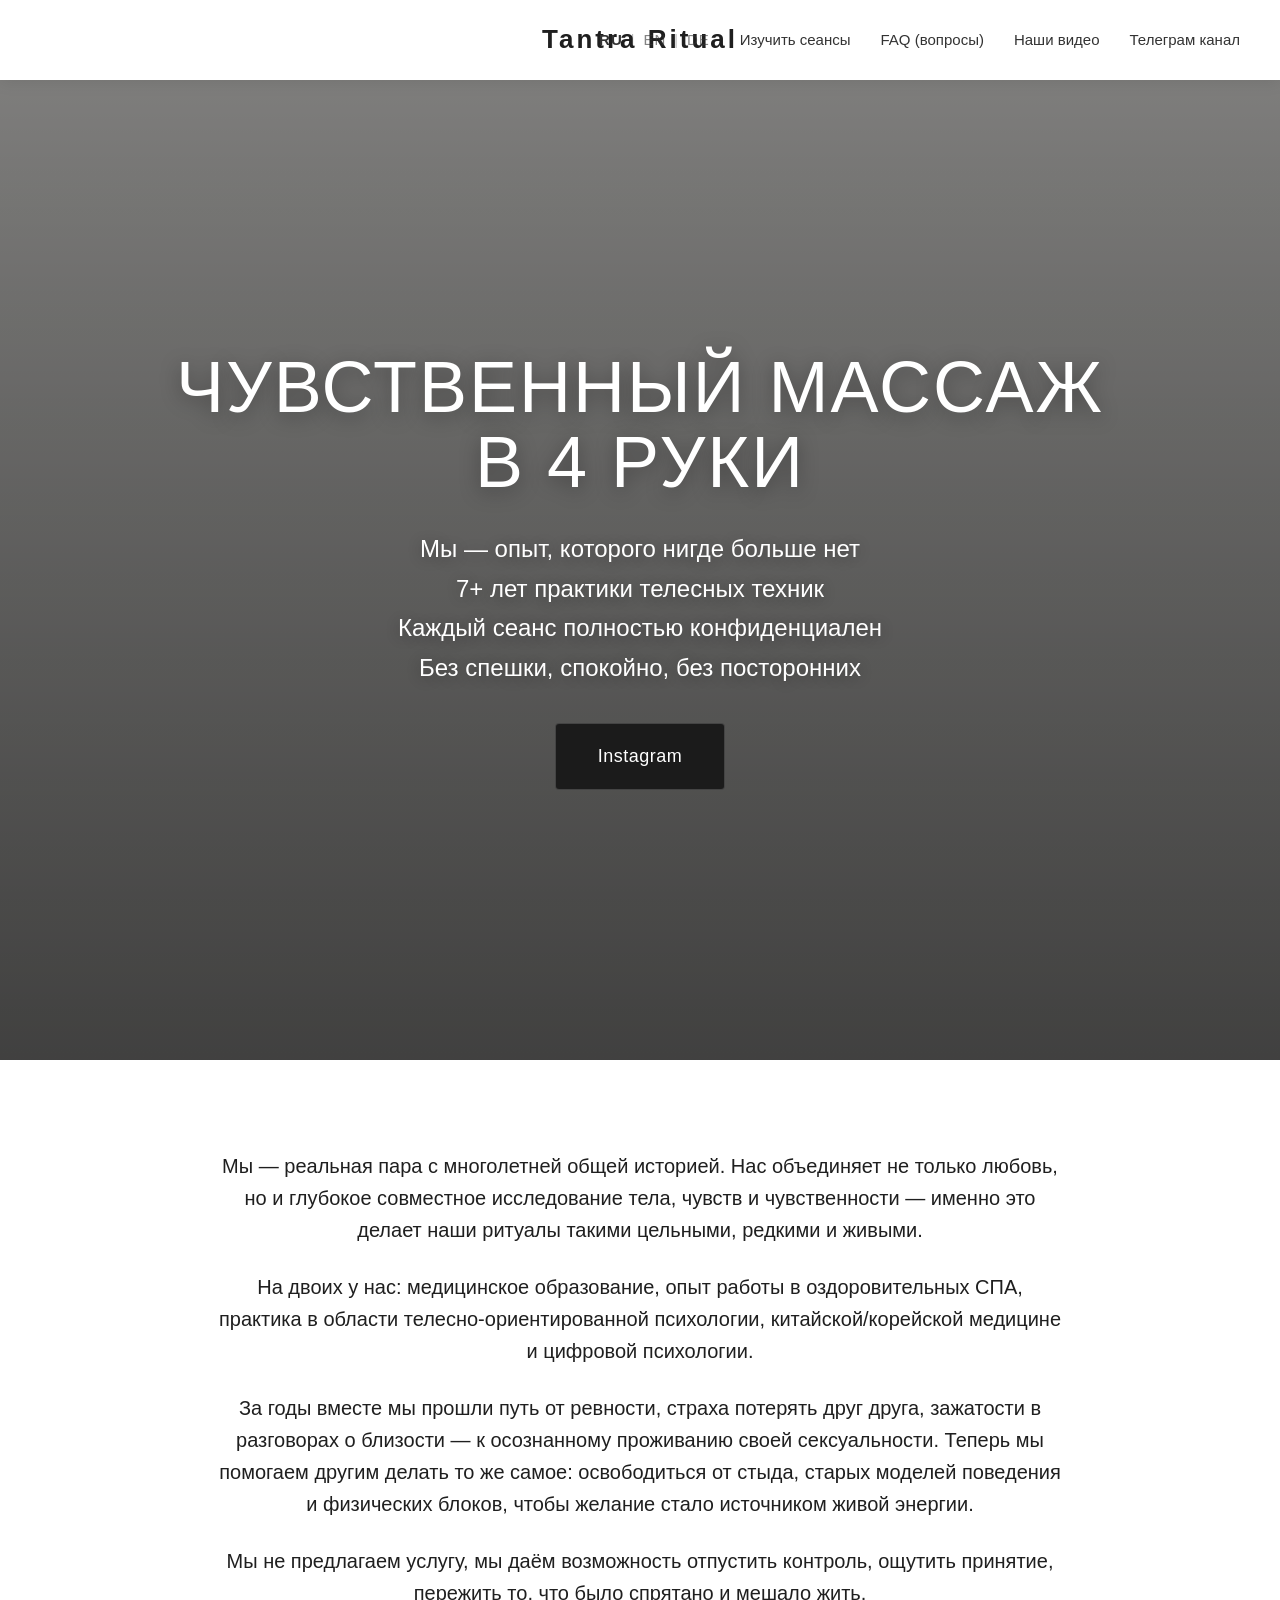
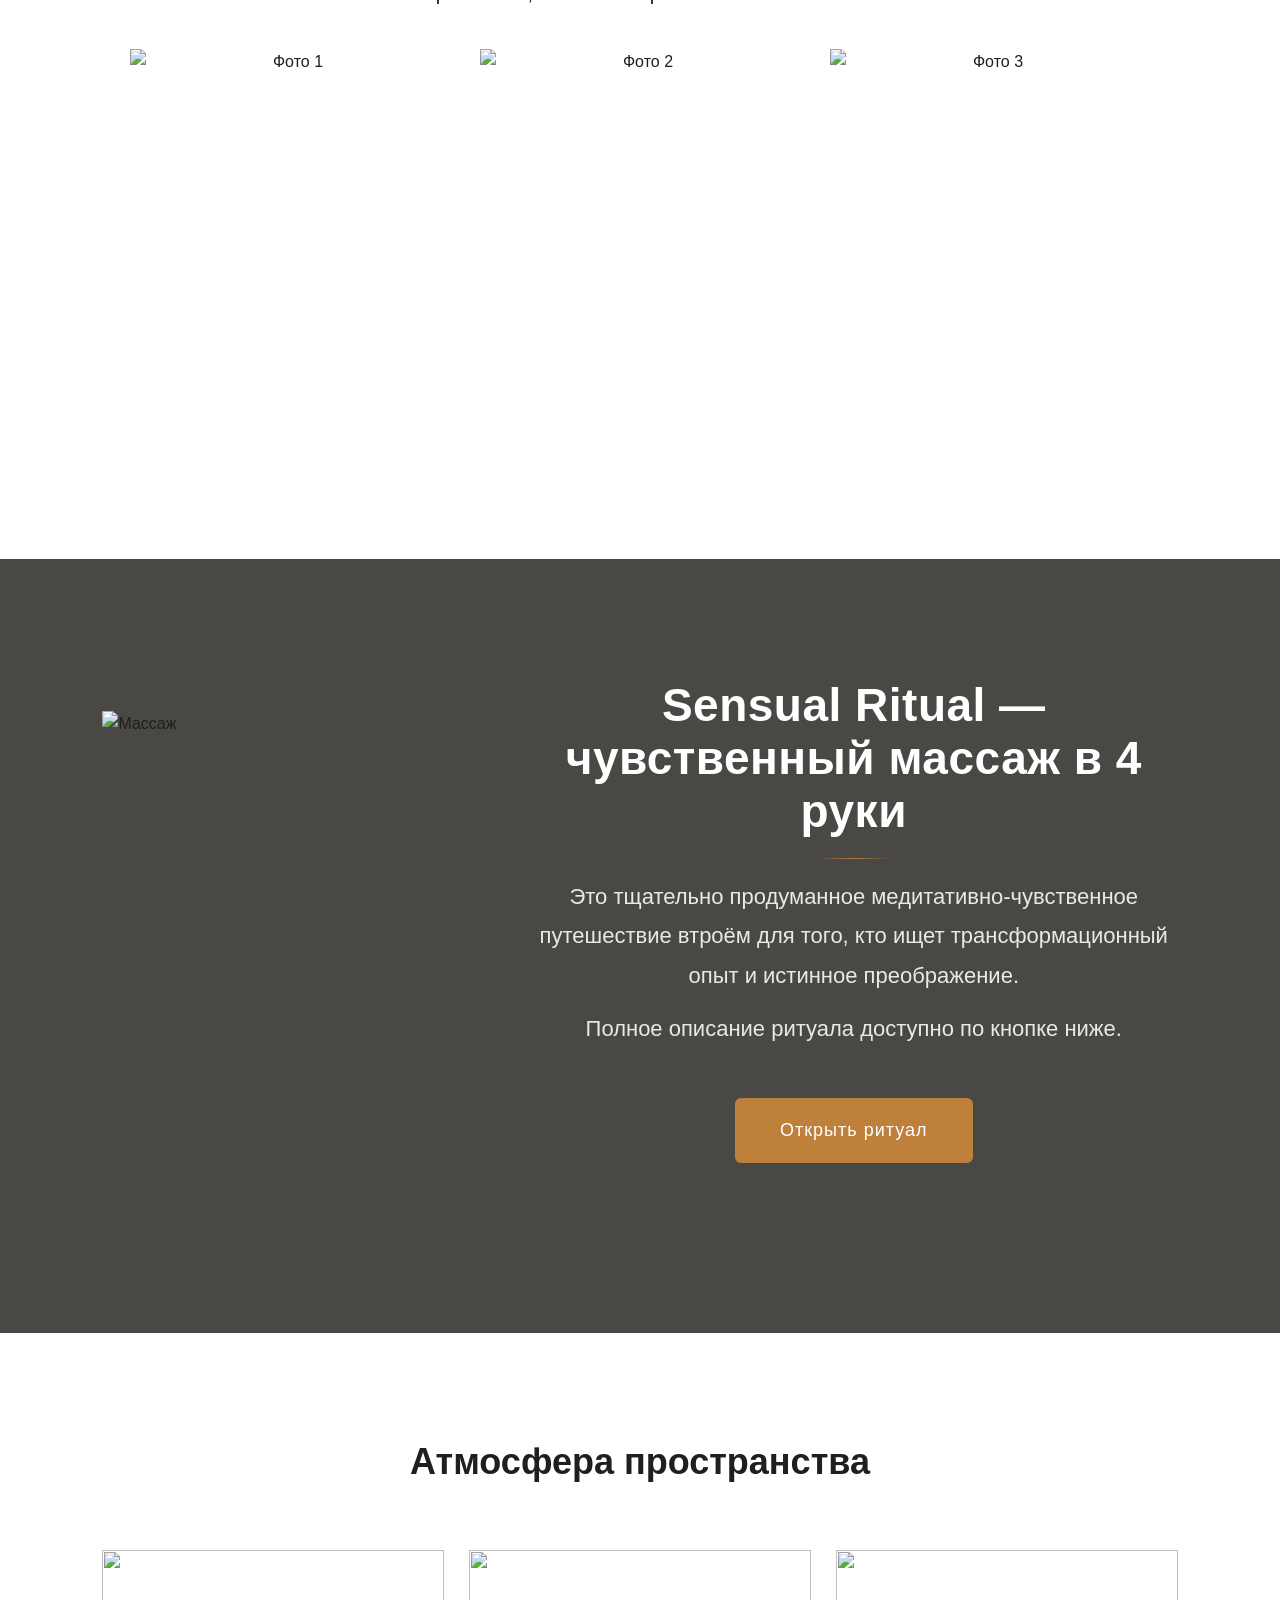
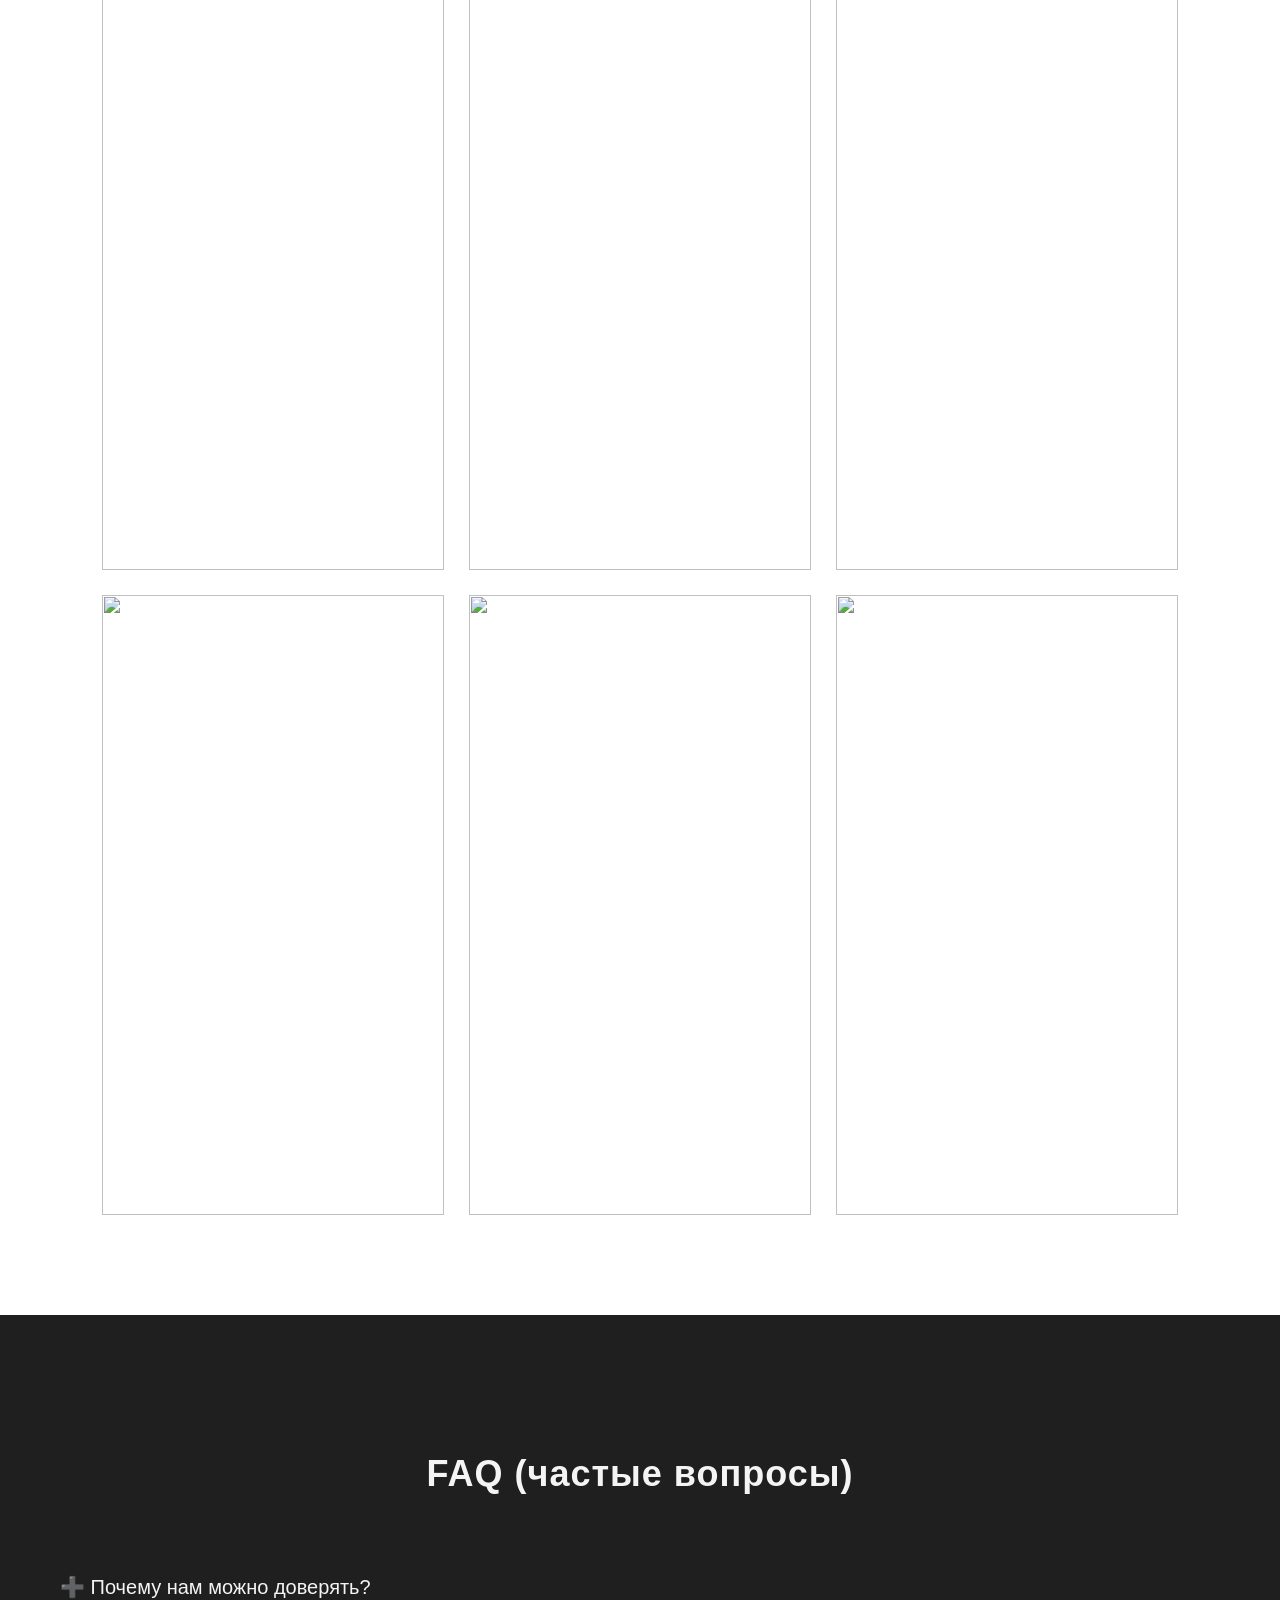
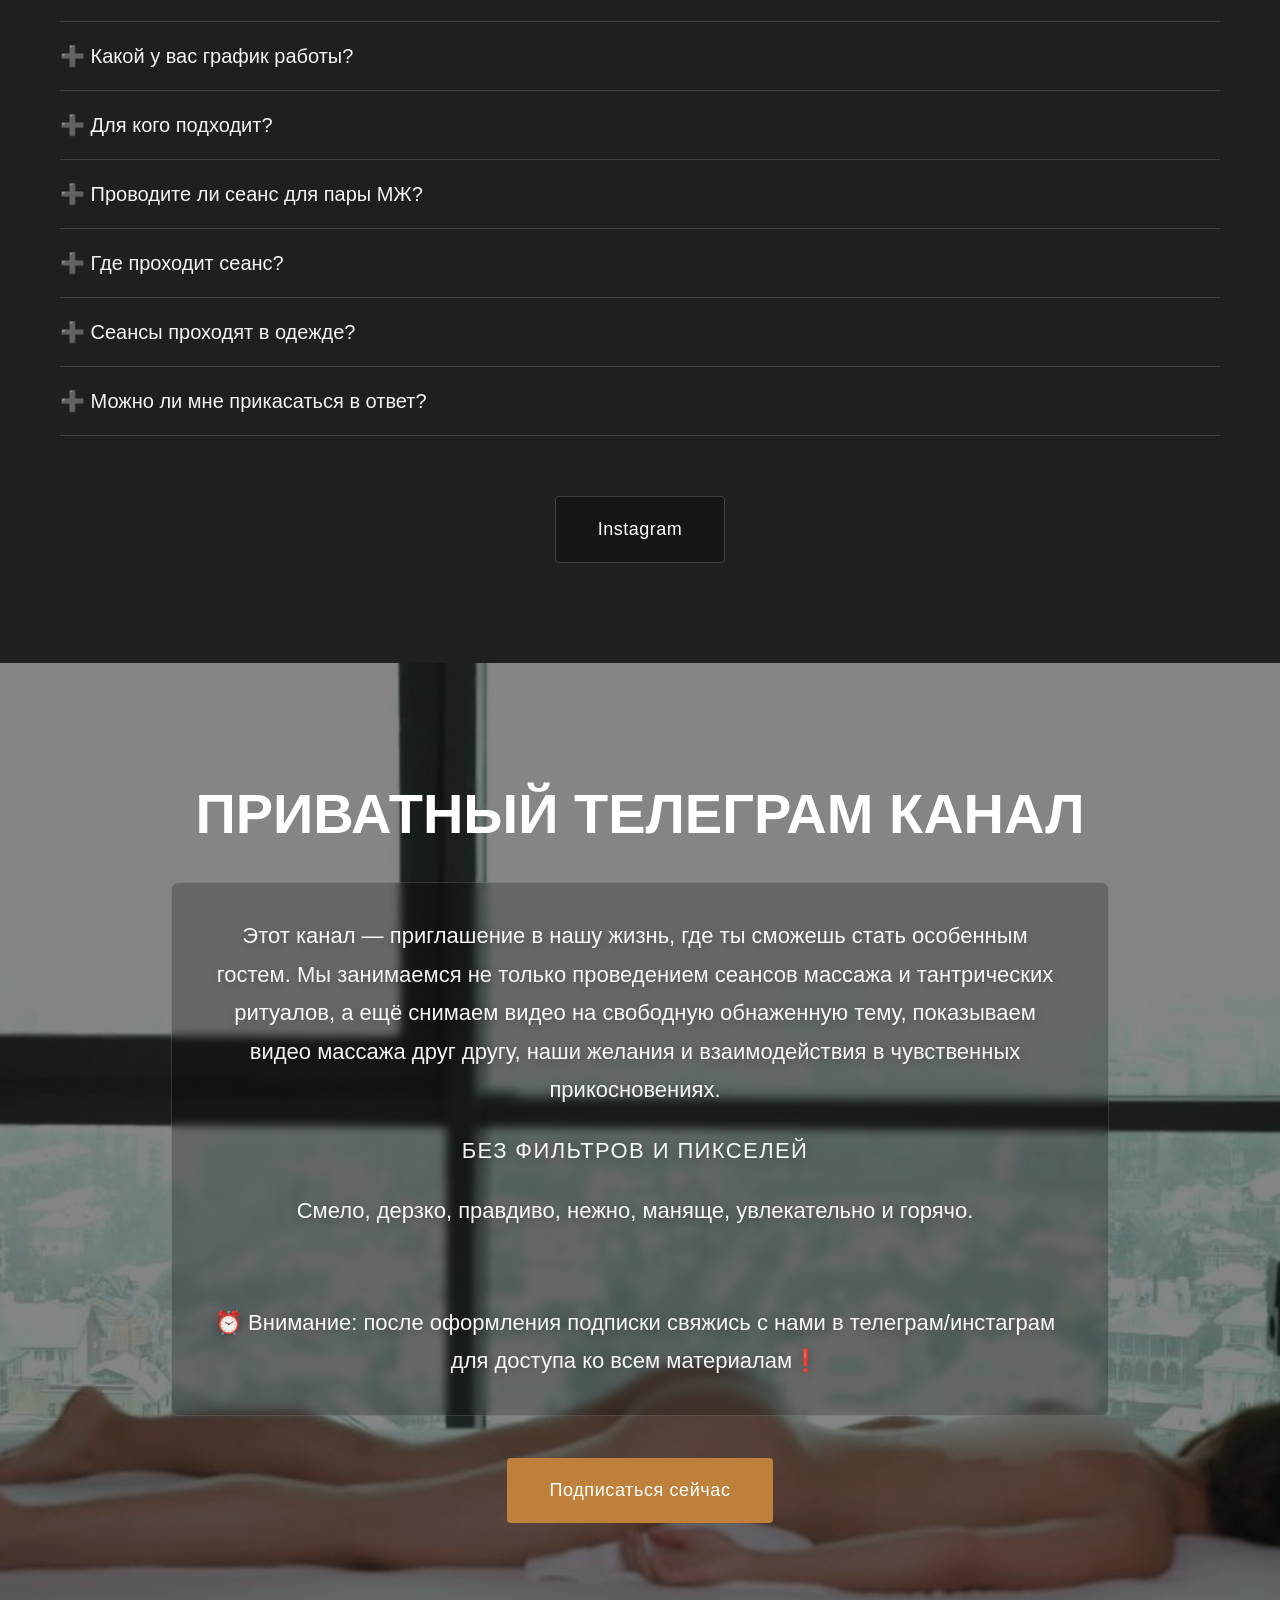
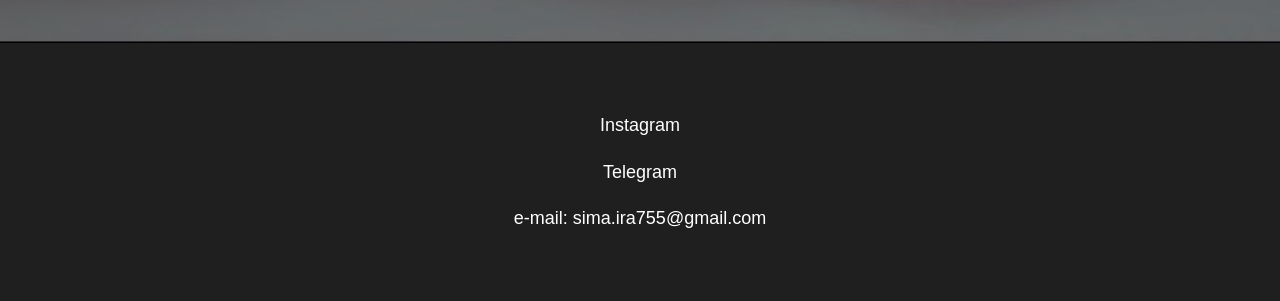
==== commit df258ae1: "add alert to telegram block and telegram code to footer" ====
--- a/index.html
+++ b/index.html
@@ -199,15 +199,20 @@
 				<p>
 					Смело, дерзко, правдиво, нежно, маняще, увлекательно и горячо.
 				</p>
+				<br><br>
+				<p>⏰ Внимание: после оформления подписки свяжись с нами в телеграм/инстаграм для доступа ко всем материалам❗️
+				</p>
 			</div>
 
 			<a href="https://web.tribute.tg/s/RCs" class="btn-read" target="_blank">Подписаться сейчас</a>
 		</div>
+
 	</section>
 
 	<!-- FOOTER -->
 	<footer>
-		<a href="https://www.instagram.com/tantrasparituals/" target="_blank">Instagram: @tantrasparituals</a>
+		<p><a href="https://www.instagram.com/tantrasparituals/" target="_blank">Instagram</a></p>
+		<p><a href="https://t.me/deepsensationduo" target="_blank">Telegram</a></p>
 		<p><a href="mailto:sima.ira755@gmail.com">e-mail: sima.ira755@gmail.com</a></p>
 
 	</footer>
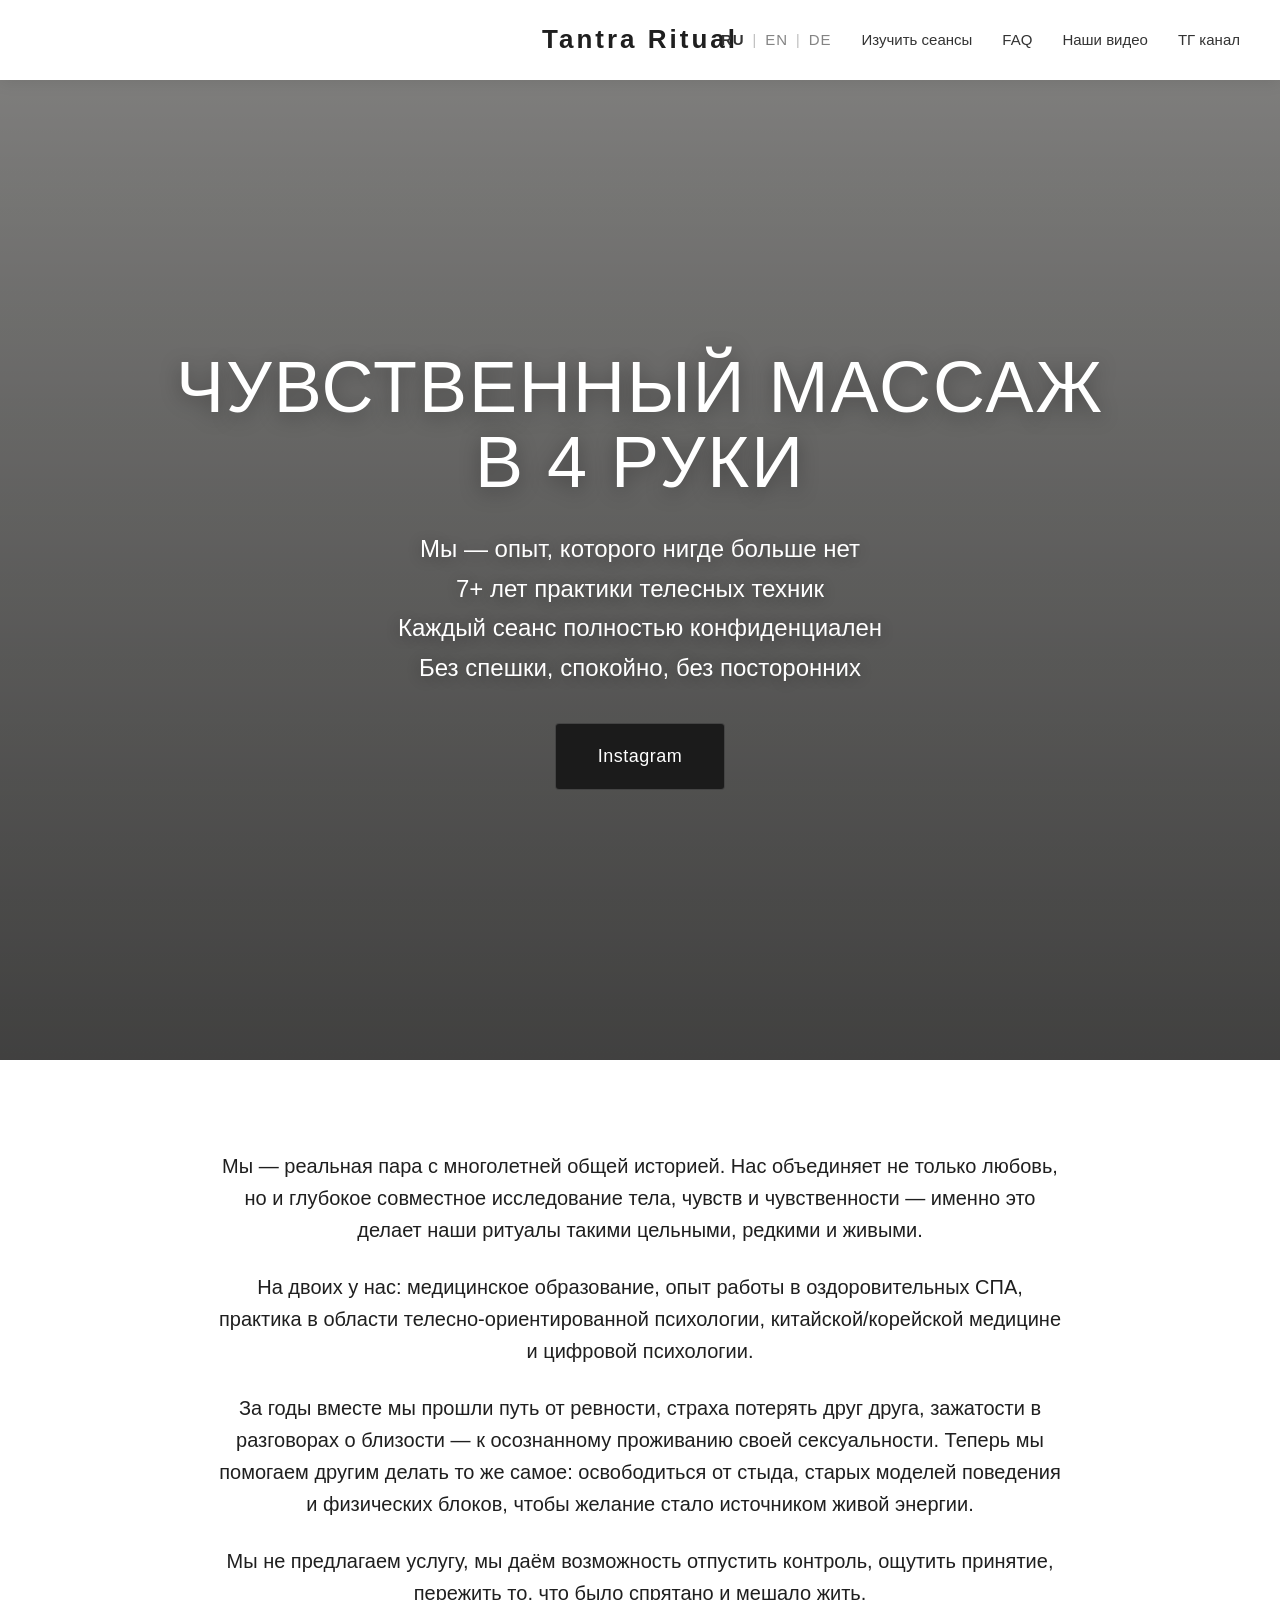
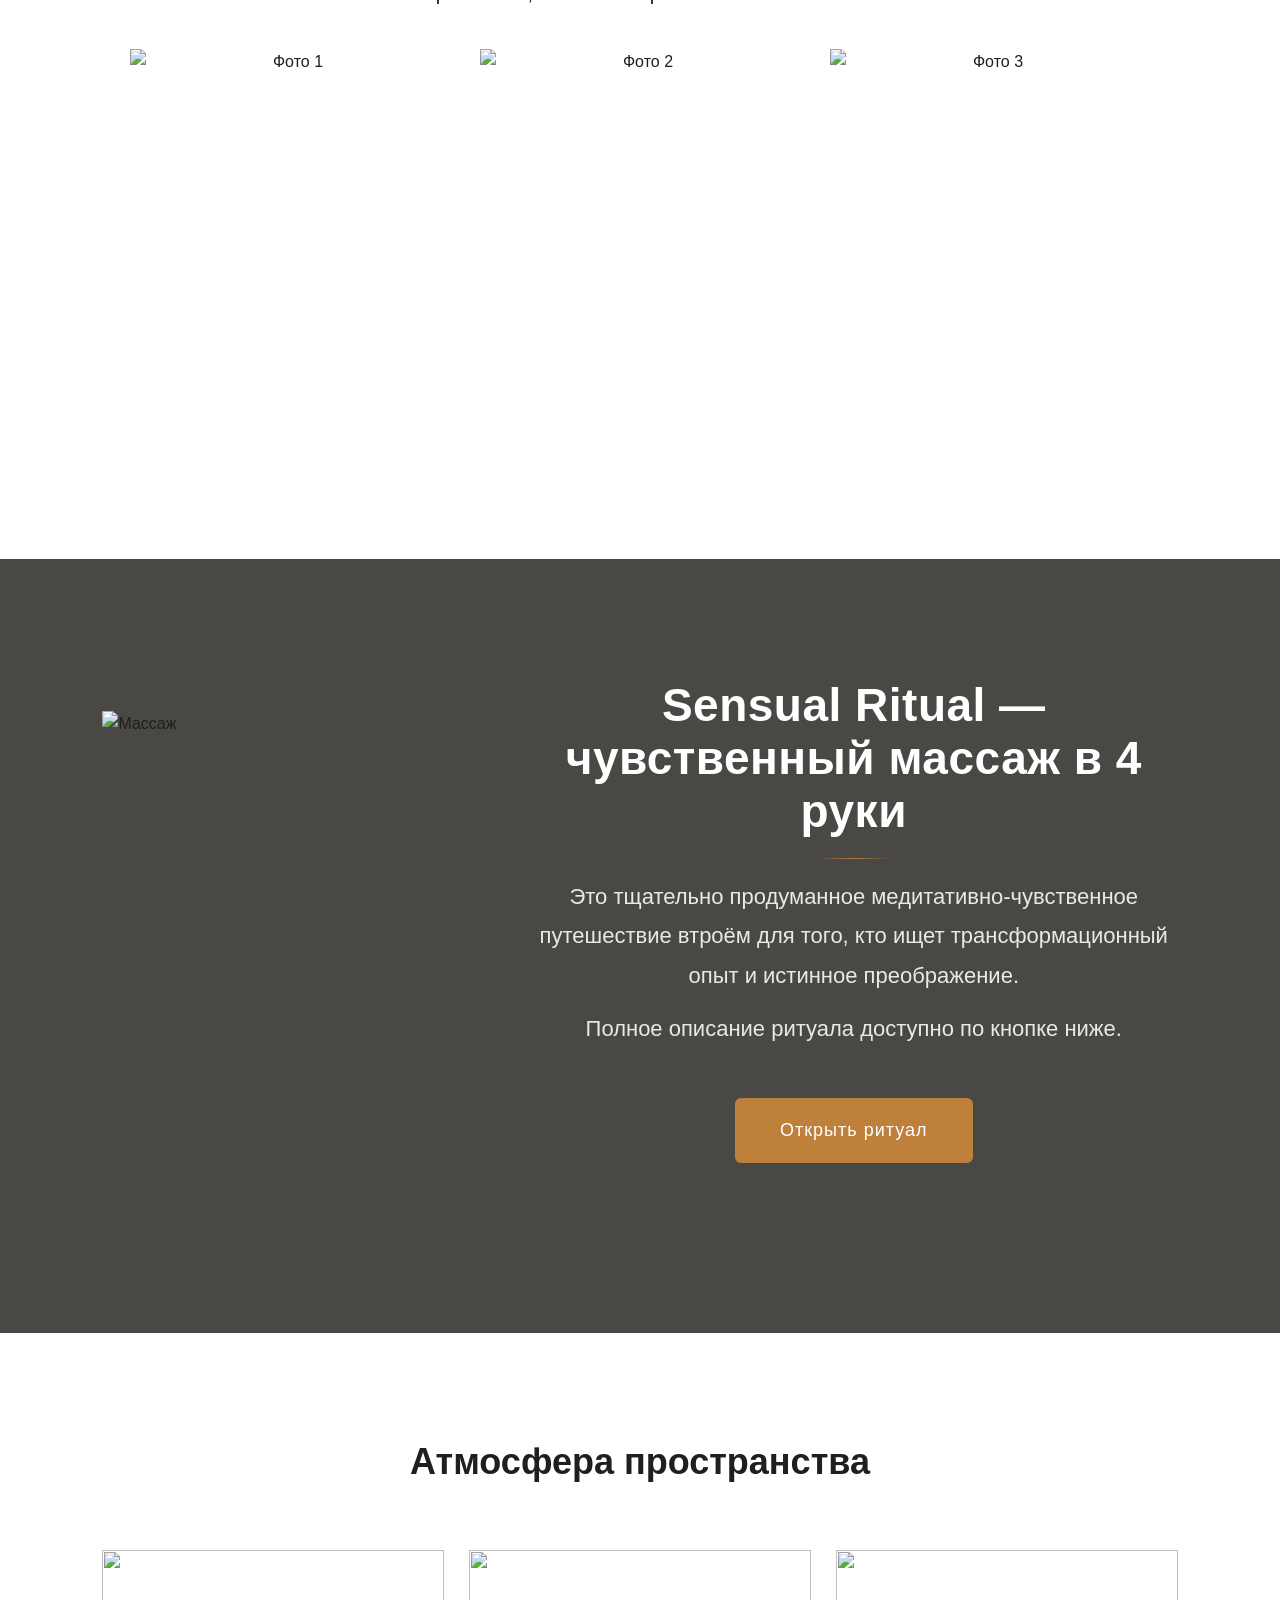
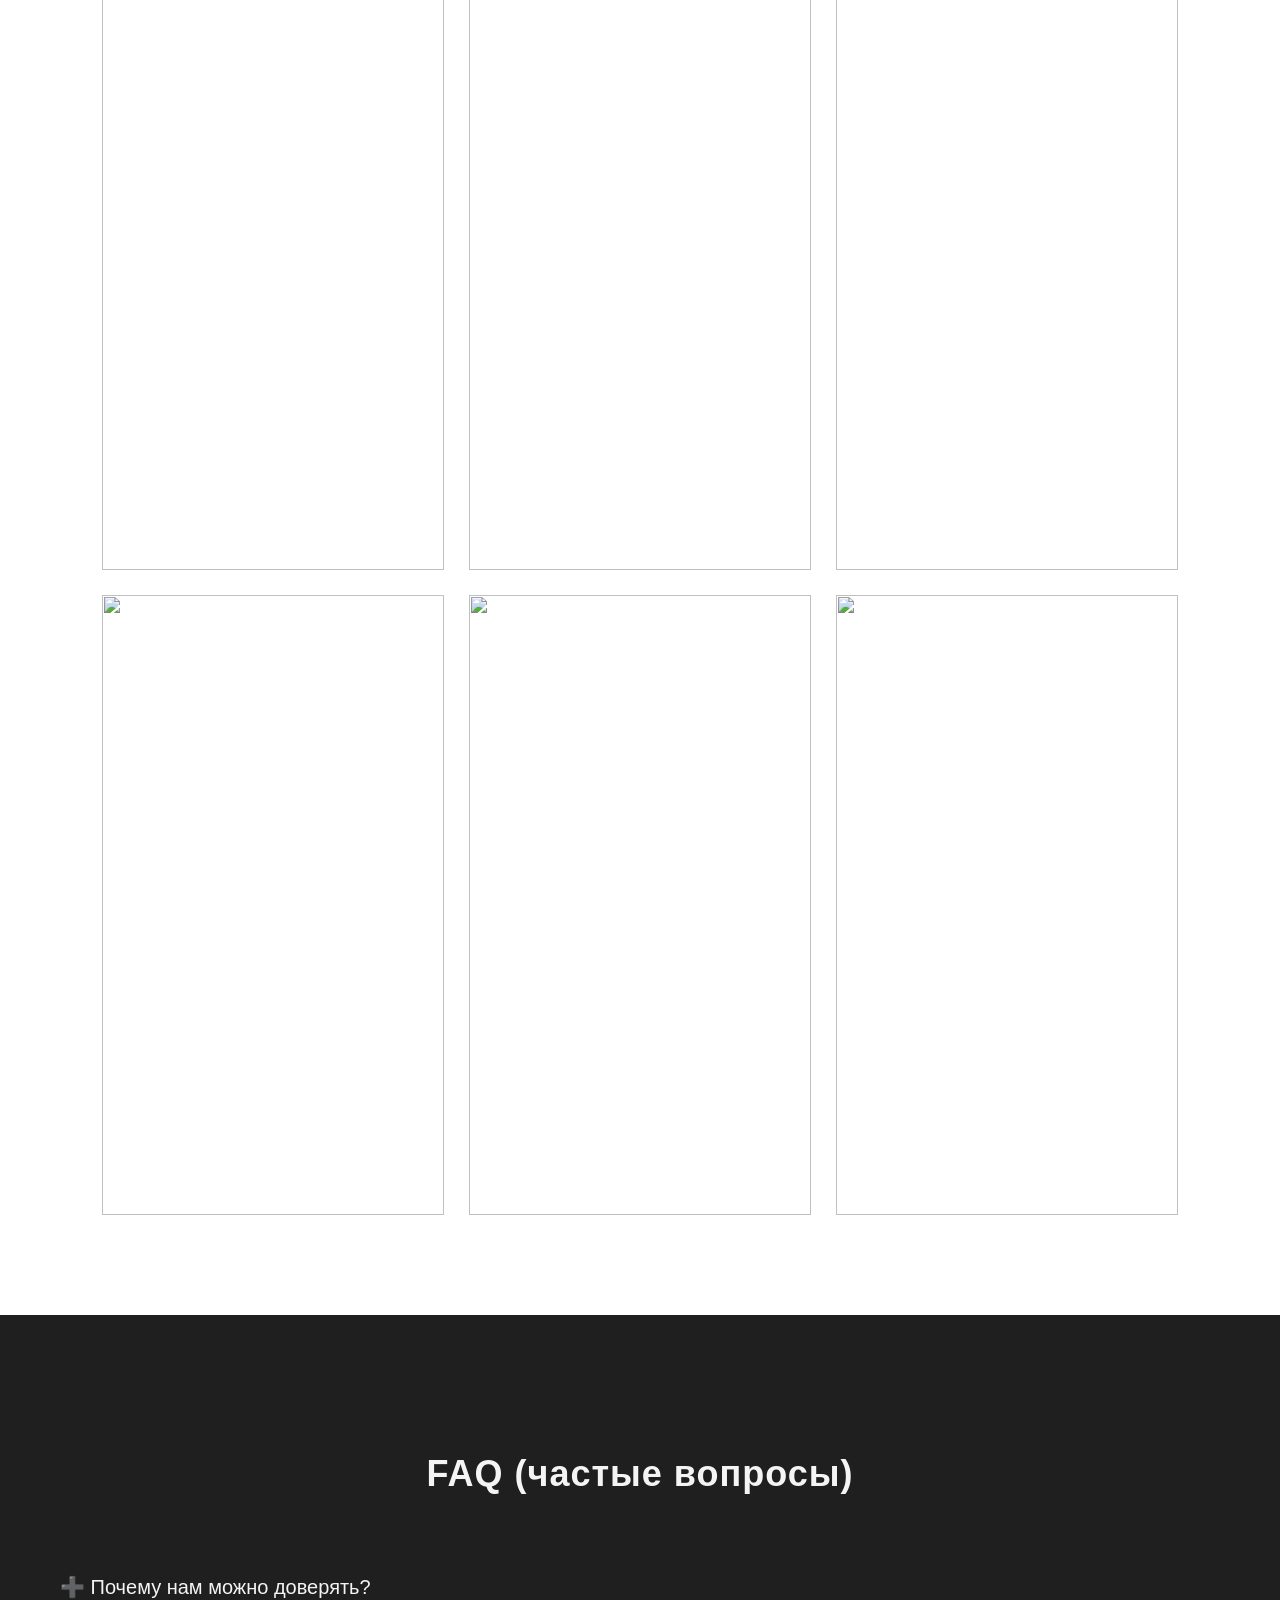
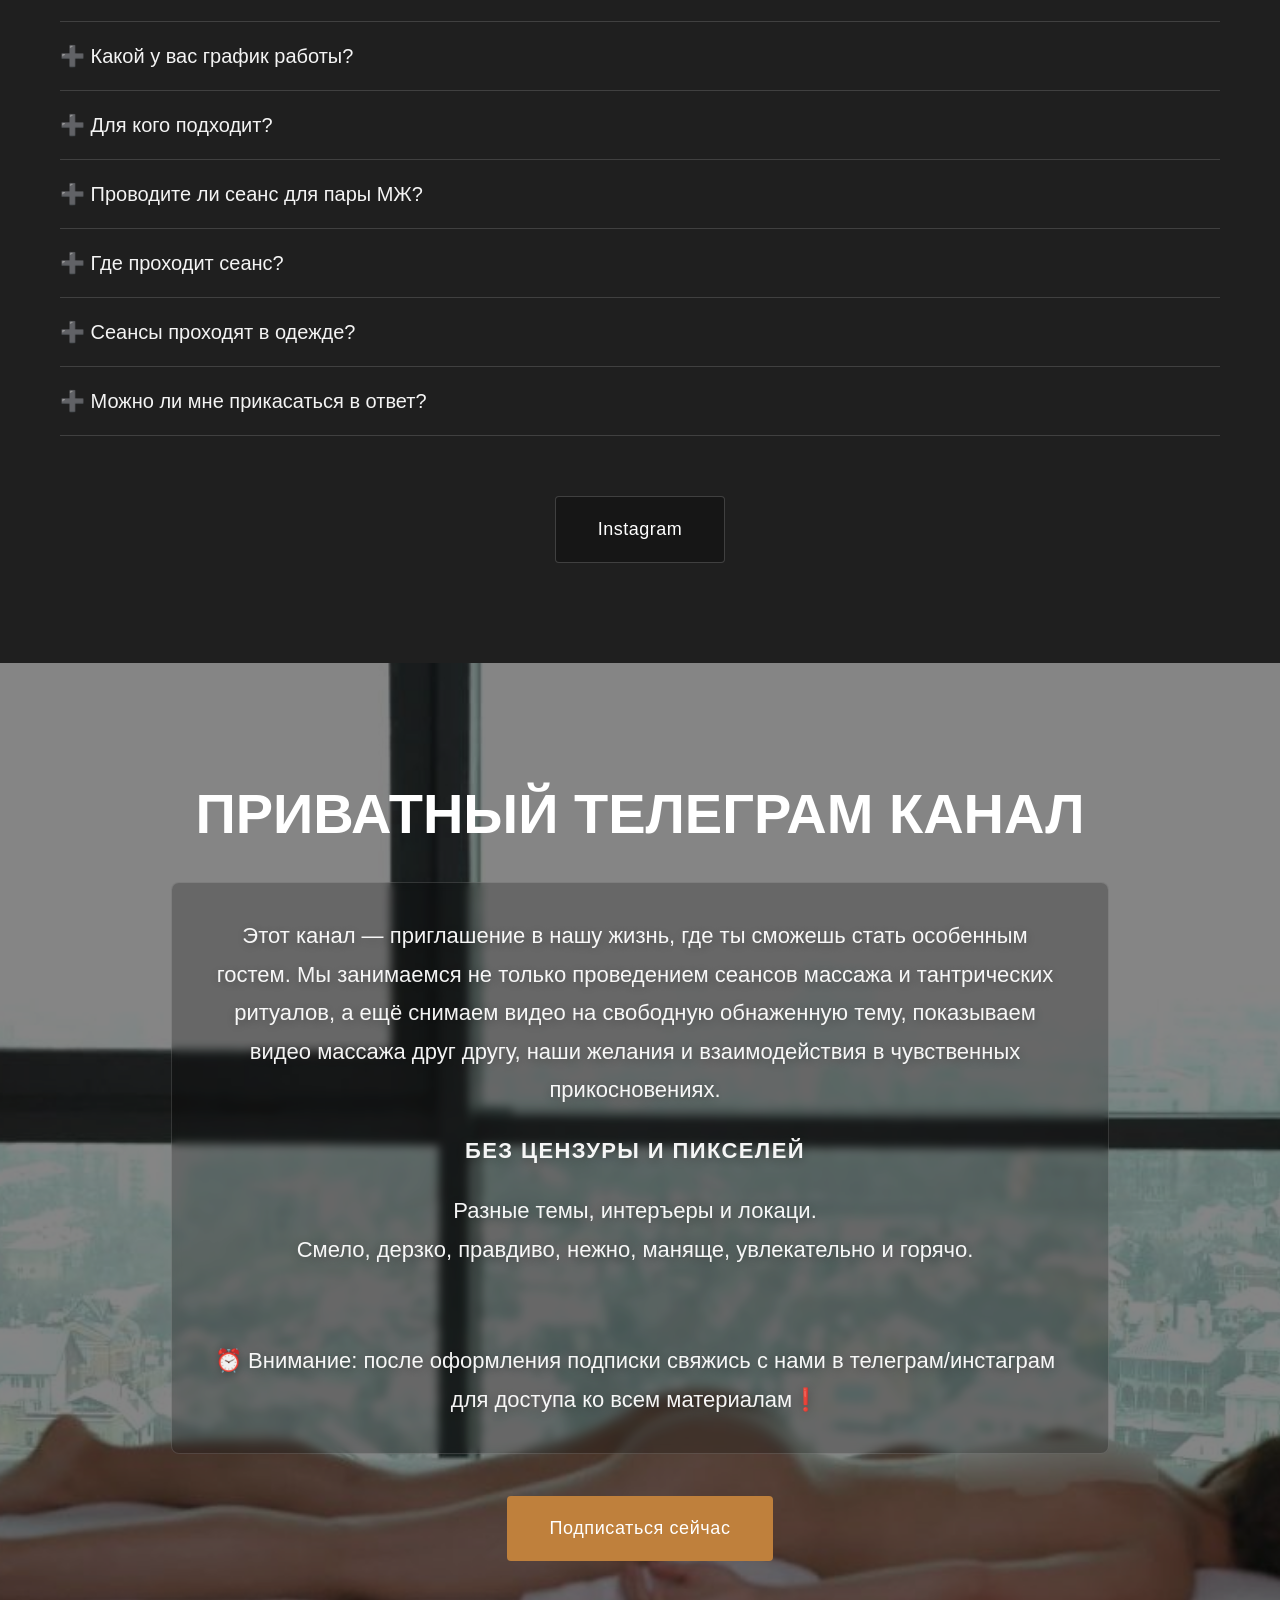
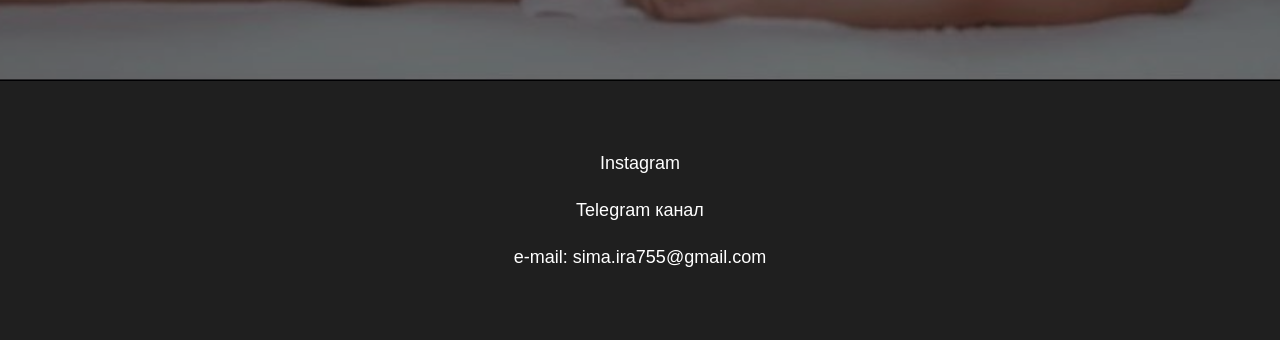
==== commit 9e97d6cc: "change telegram path" ====
--- a/index.html
+++ b/index.html
@@ -25,9 +25,9 @@
 					<a href="index_de.html">DE</a>
 				</li>
 				<li><a href="#sessions">Изучить сеансы</a></li>
-				<li><a href="#faq">FAQ (вопросы)</a></li>
+				<li><a href="#faq">FAQ </a></li>
 				<li><a href="https://www.instagram.com/tantrasparituals/" target="_blank">Наши видео</a></li>
-				<li><a href="#telegram">Телеграм канал</a></li>
+				<li><a href="#telegram">ТГ канал</a></li>
 			</ul>
 		</nav>
 
@@ -54,7 +54,7 @@
 				Без спешки, спокойно, без посторонних
 			</p>
 
-			<a href="https://instagram.com/yourprofile" class="btn-instagram" target="_blank">
+			<a href="https://www.instagram.com/tantrasparituals/" class="btn-instagram" target="_blank">
 				Instagram
 			</a>
 		</div>
@@ -173,7 +173,7 @@
 					это будет нарушать ритм.</p>
 			</div>
 		</div>
-		<a href="https://instagram.com/yourprofile" class="btn-instagram" target="_blank">
+		<a href="https://www.instagram.com/tantrasparituals/" class="btn-instagram" target="_blank">
 			Instagram
 		</a>
 	</section>
@@ -194,10 +194,10 @@
 					массажа друг другу, наши желания и взаимодействия в чувственных прикосновениях.
 				</p>
 
-				<p class="telegram-accent">БЕЗ ФИЛЬТРОВ И ПИКСЕЛЕЙ</p>
-
+
+				<p class="telegram-accent"><strong>без цензуры и пикселей</strong></p>
 				<p>
-					Смело, дерзко, правдиво, нежно, маняще, увлекательно и горячо.
+					Разные темы, интеръеры и локаци. <br>Смело, дерзко, правдиво, нежно, маняще, увлекательно и горячо.
 				</p>
 				<br><br>
 				<p>⏰ Внимание: после оформления подписки свяжись с нами в телеграм/инстаграм для доступа ко всем материалам❗️
@@ -212,7 +212,7 @@
 	<!-- FOOTER -->
 	<footer>
 		<p><a href="https://www.instagram.com/tantrasparituals/" target="_blank">Instagram</a></p>
-		<p><a href="https://t.me/deepsensationduo" target="_blank">Telegram</a></p>
+		<p><a href="https://web.tribute.tg/s/RCs" target="_blank">Telegram канал</a></p>
 		<p><a href="mailto:sima.ira755@gmail.com">e-mail: sima.ira755@gmail.com</a></p>
 
 	</footer>
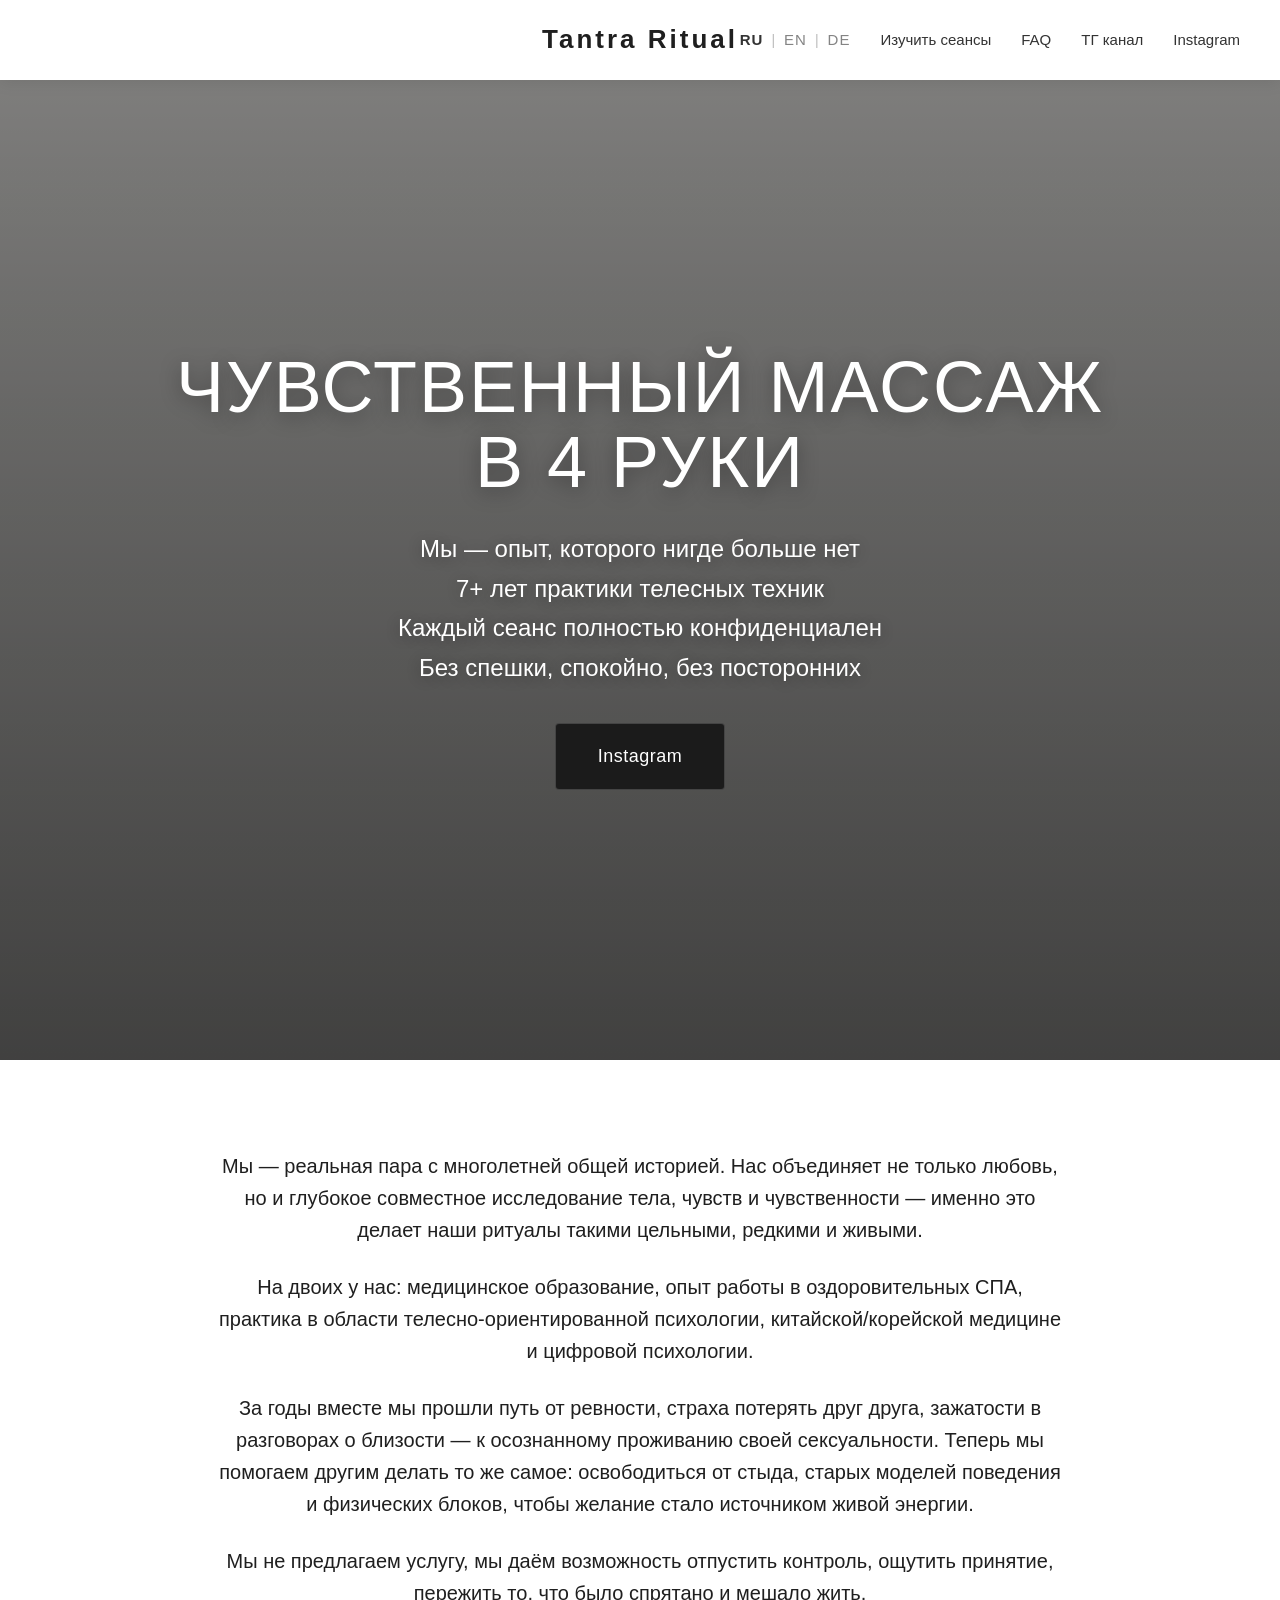
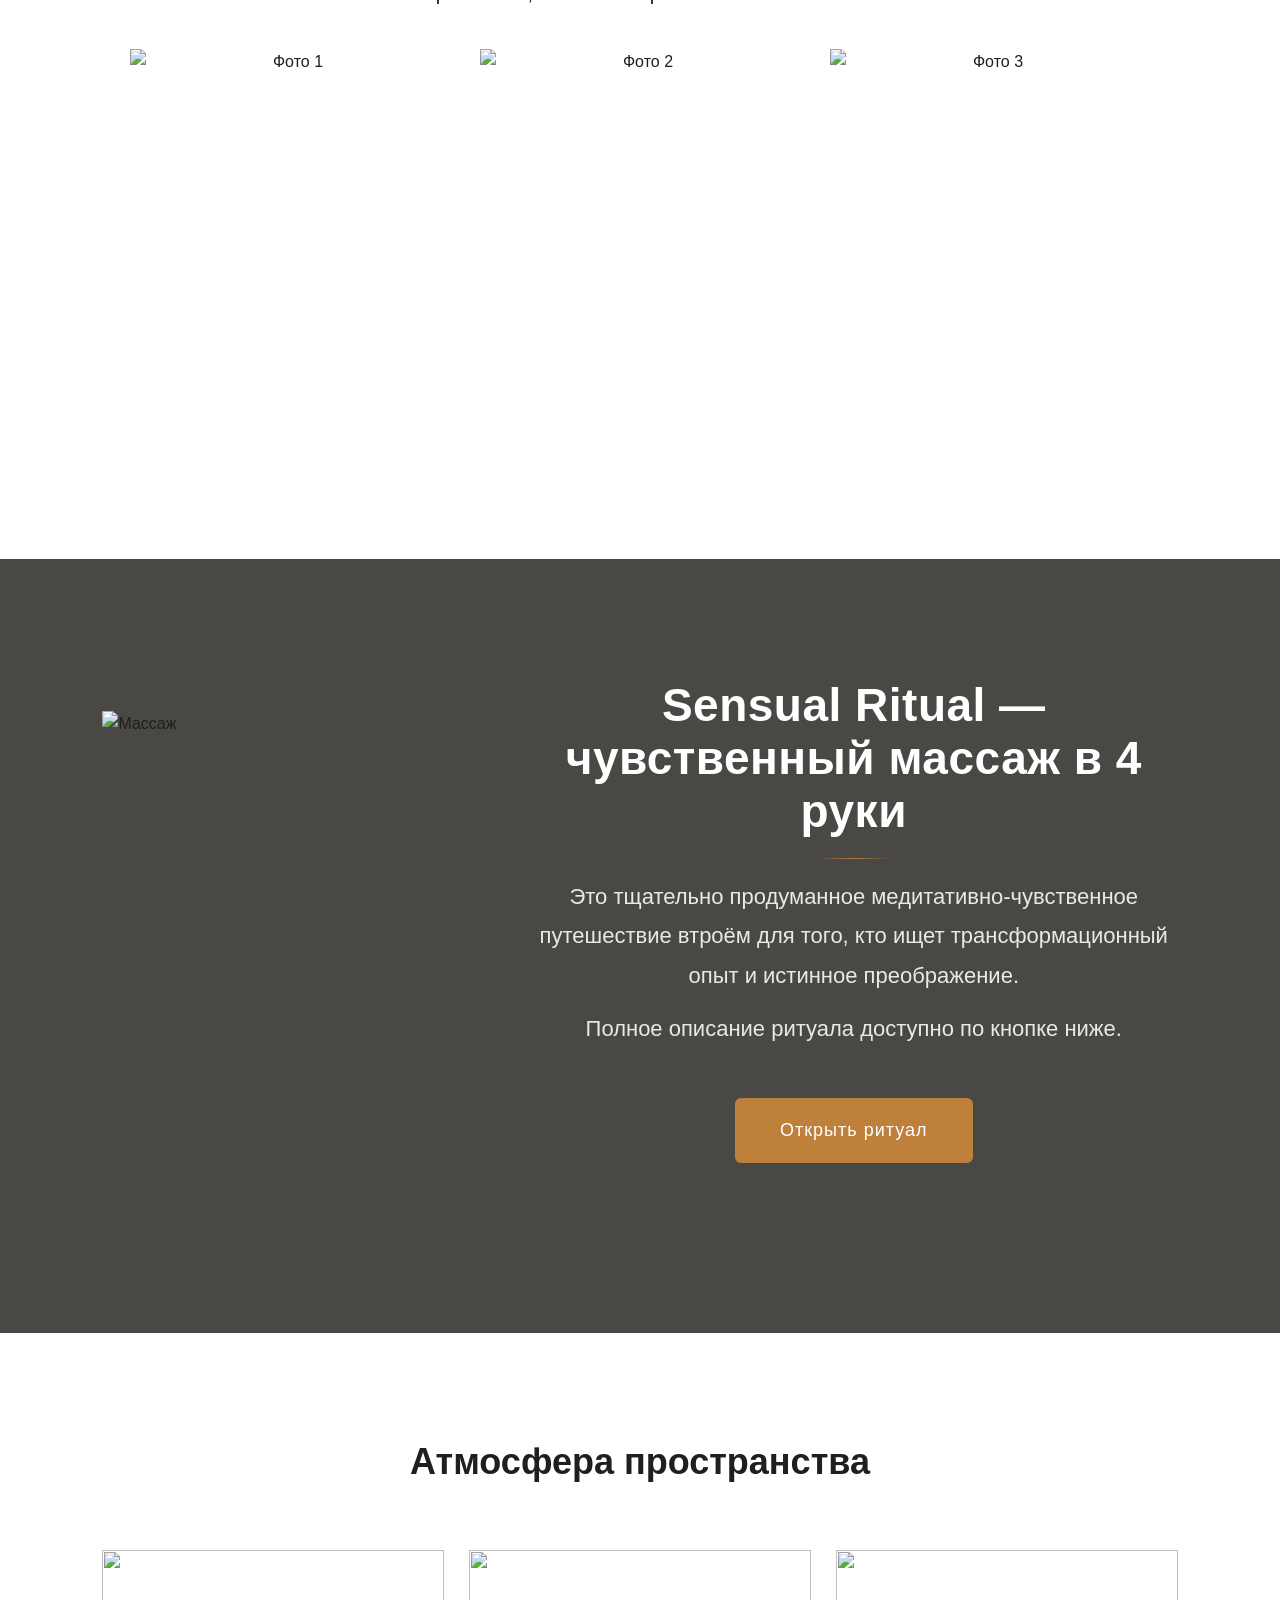
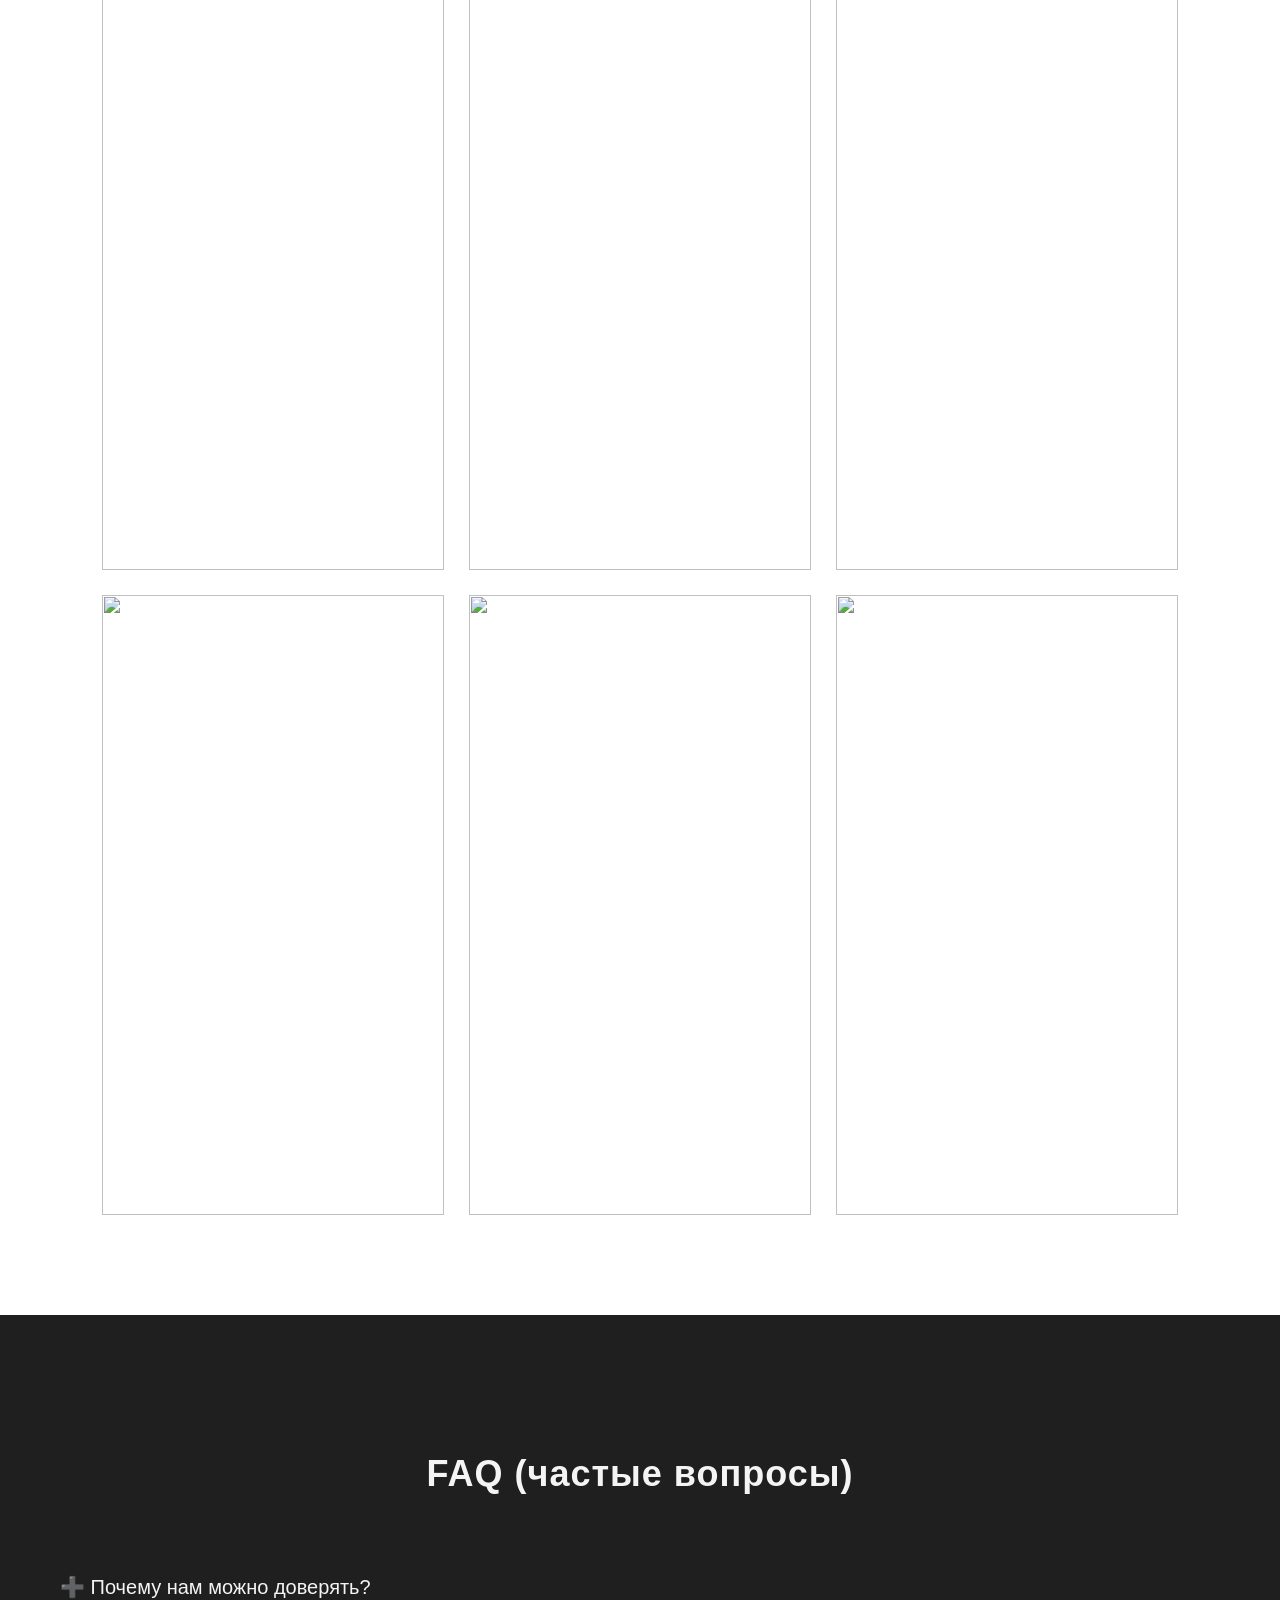
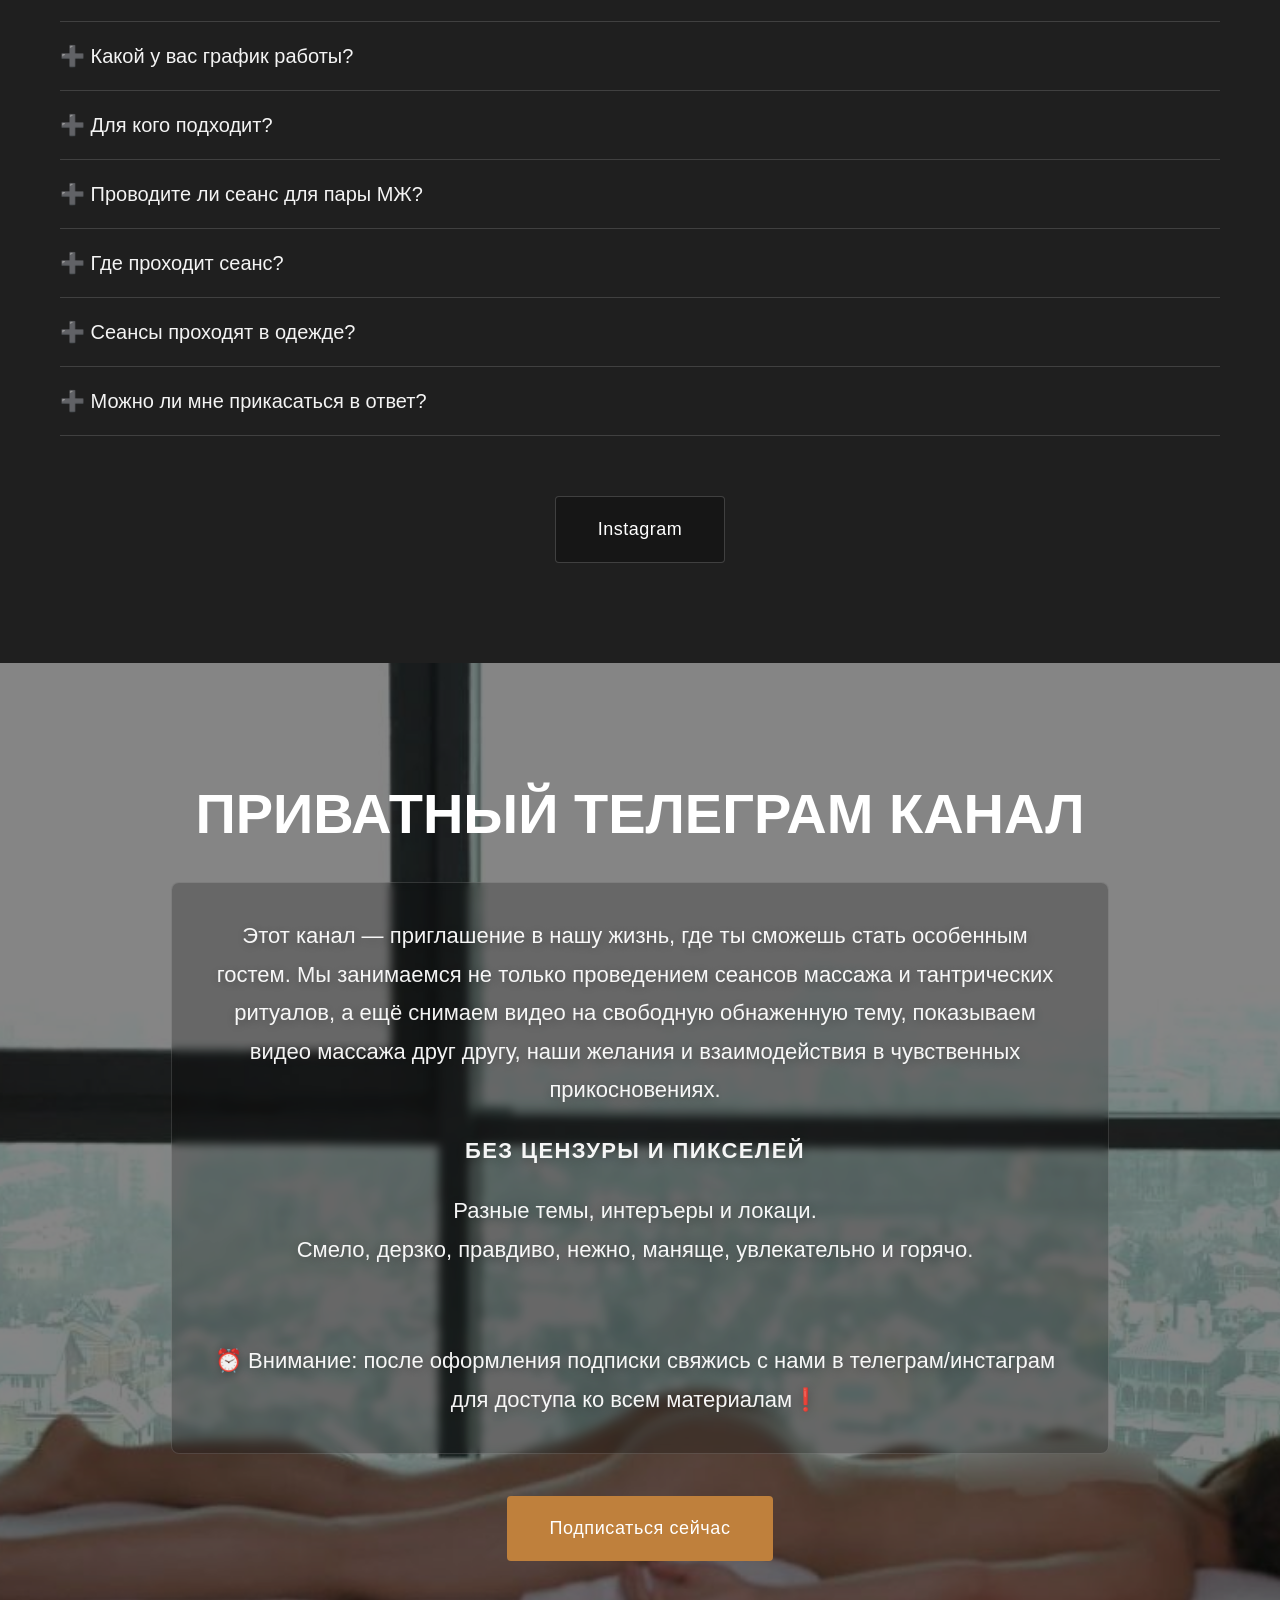
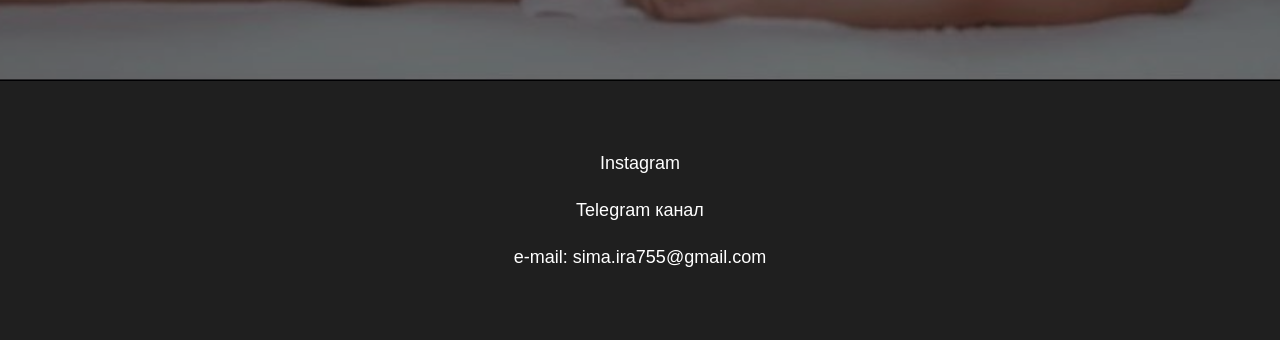
==== commit 2b67ce27: "fix path to main page" ====
--- a/index.html
+++ b/index.html
@@ -26,8 +26,9 @@
 				</li>
 				<li><a href="#sessions">Изучить сеансы</a></li>
 				<li><a href="#faq">FAQ </a></li>
-				<li><a href="https://www.instagram.com/tantrasparituals/" target="_blank">Наши видео</a></li>
 				<li><a href="#telegram">ТГ канал</a></li>
+				<li><a href="https://www.instagram.com/tantrasparituals/" target="_blank">Instagram</a></li>
+
 			</ul>
 		</nav>
 
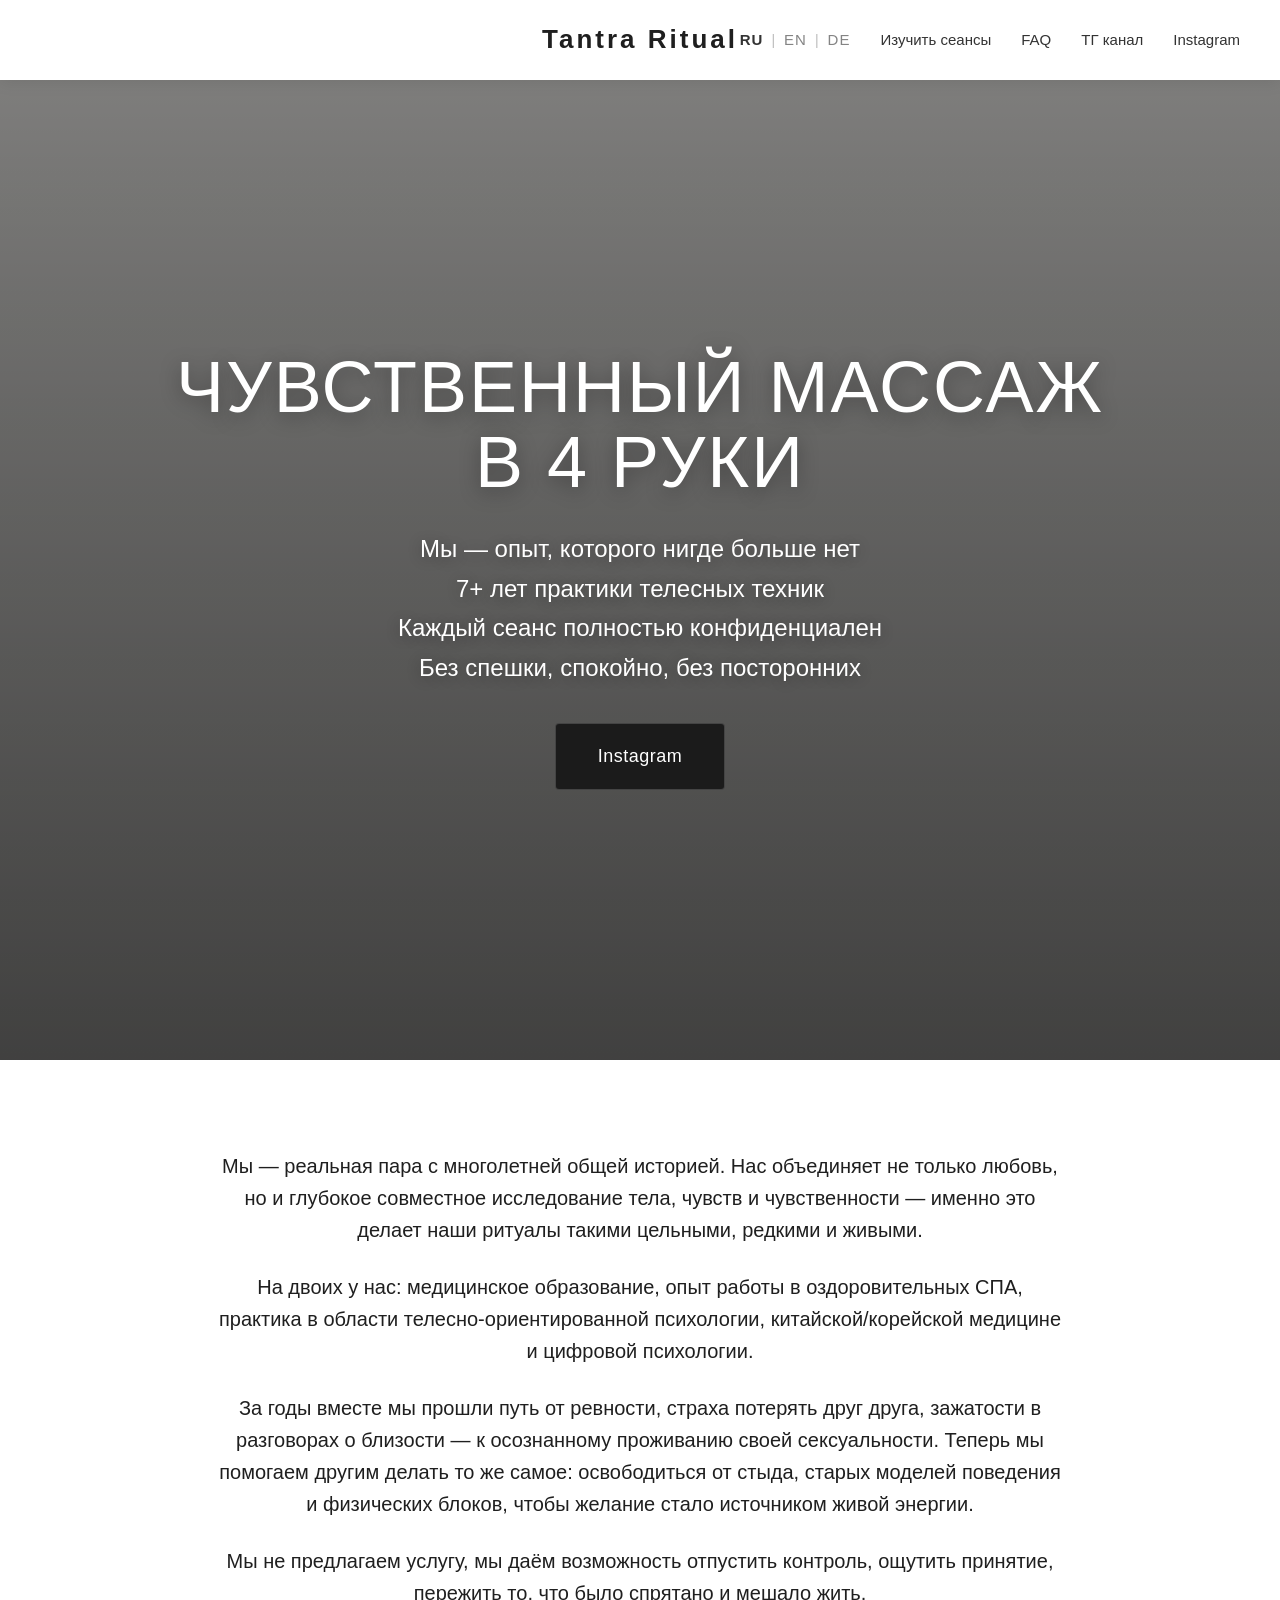
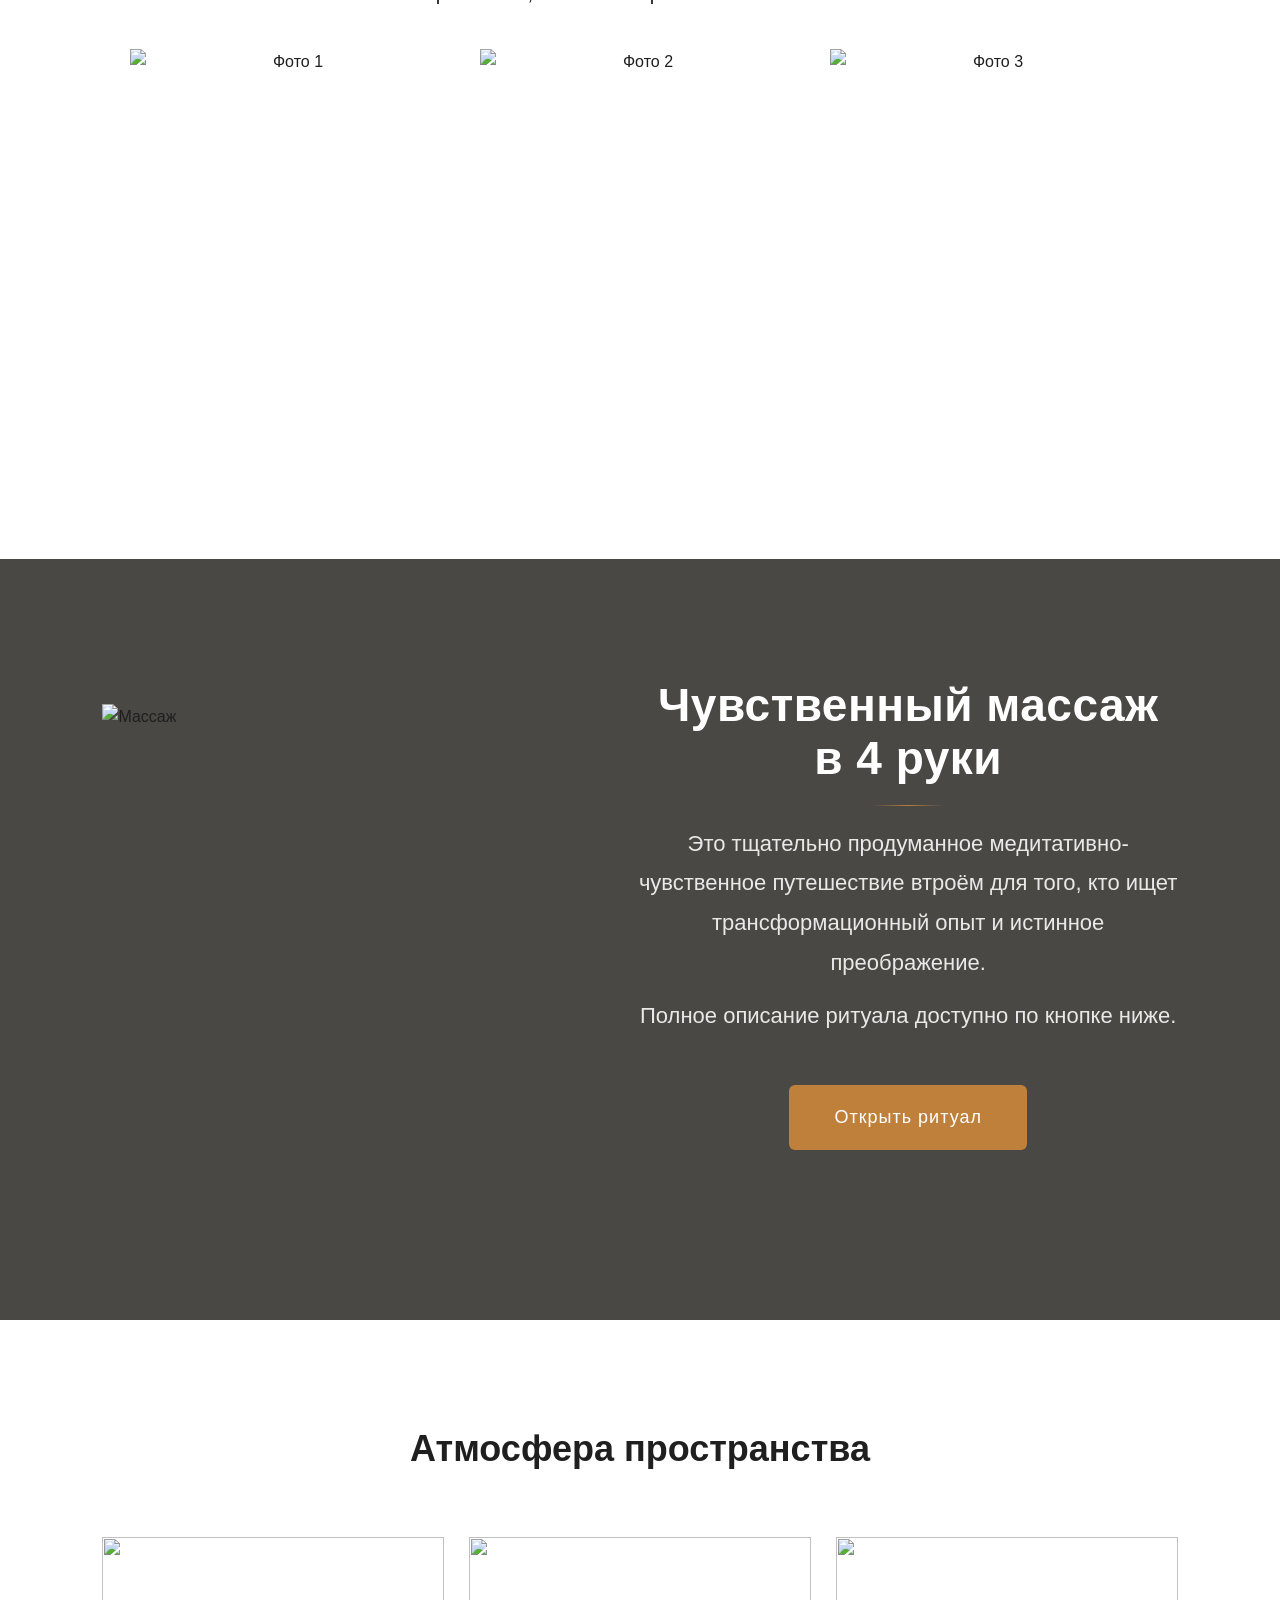
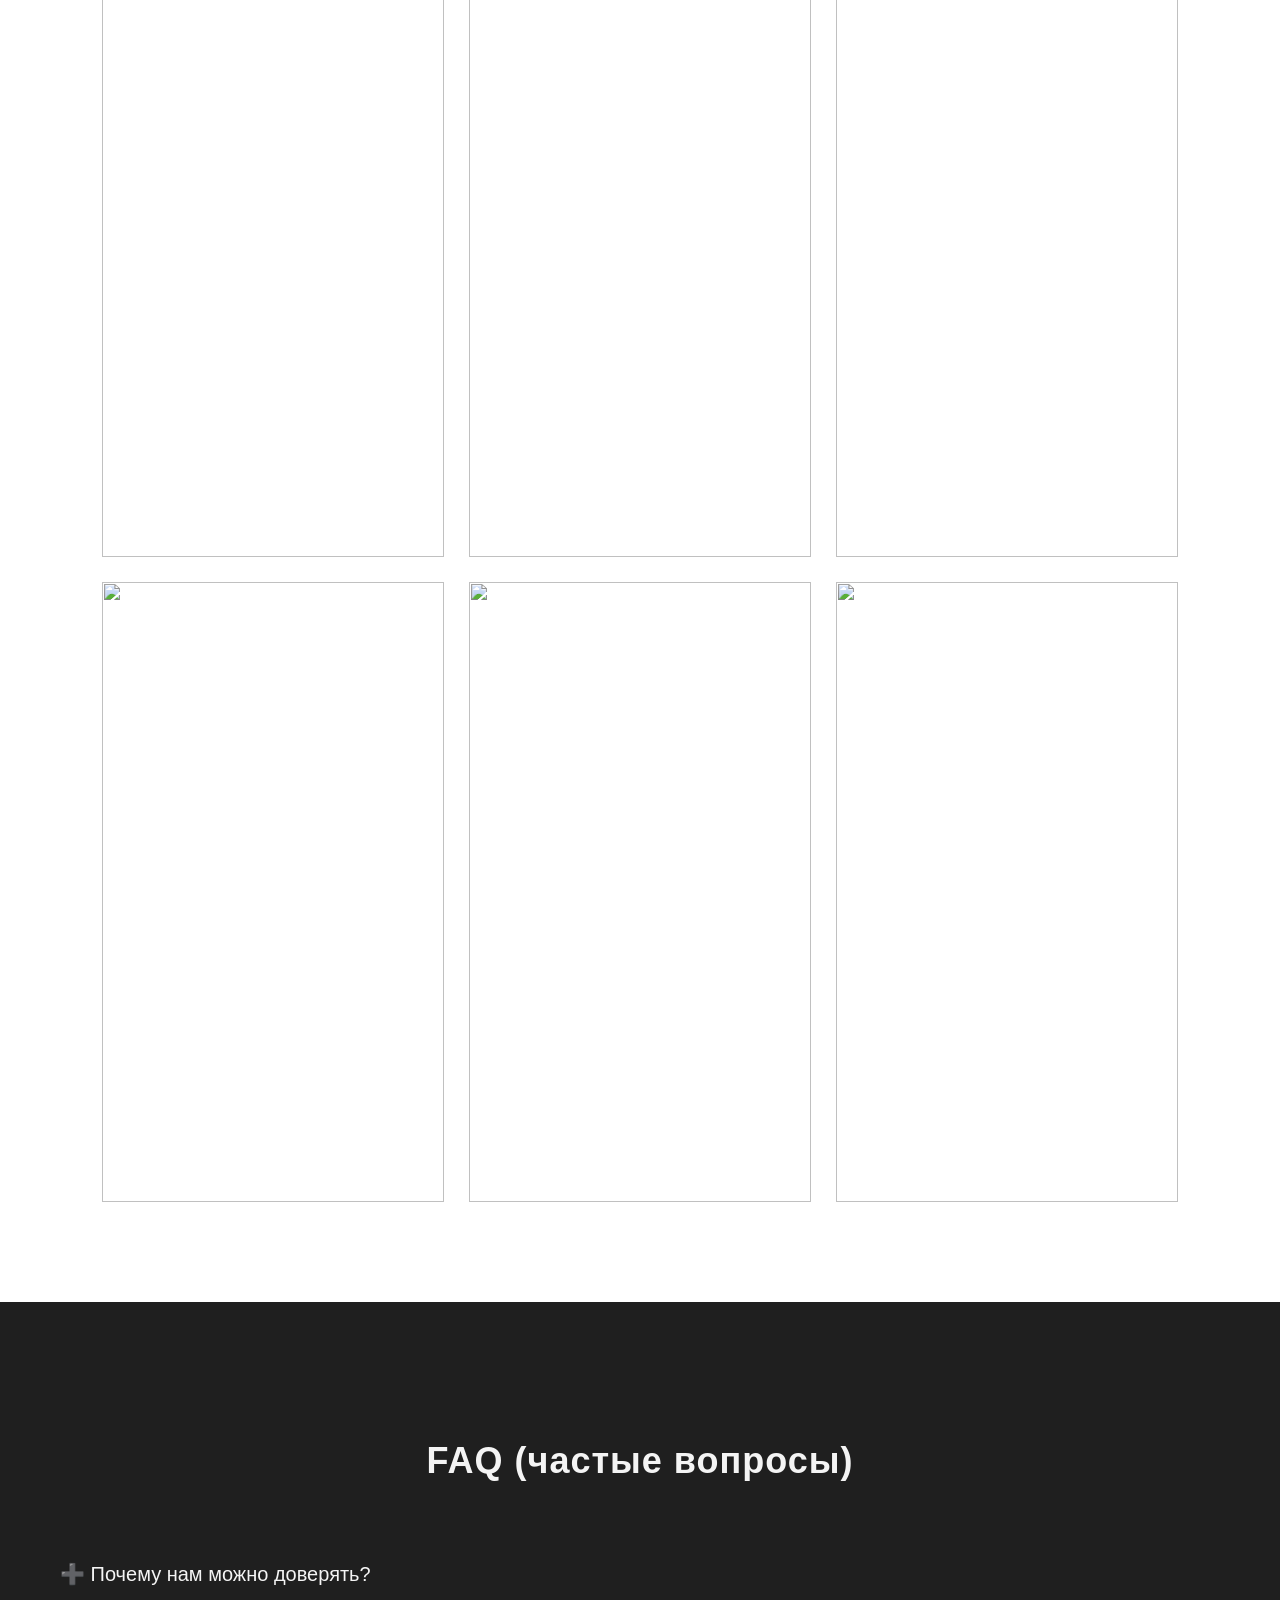
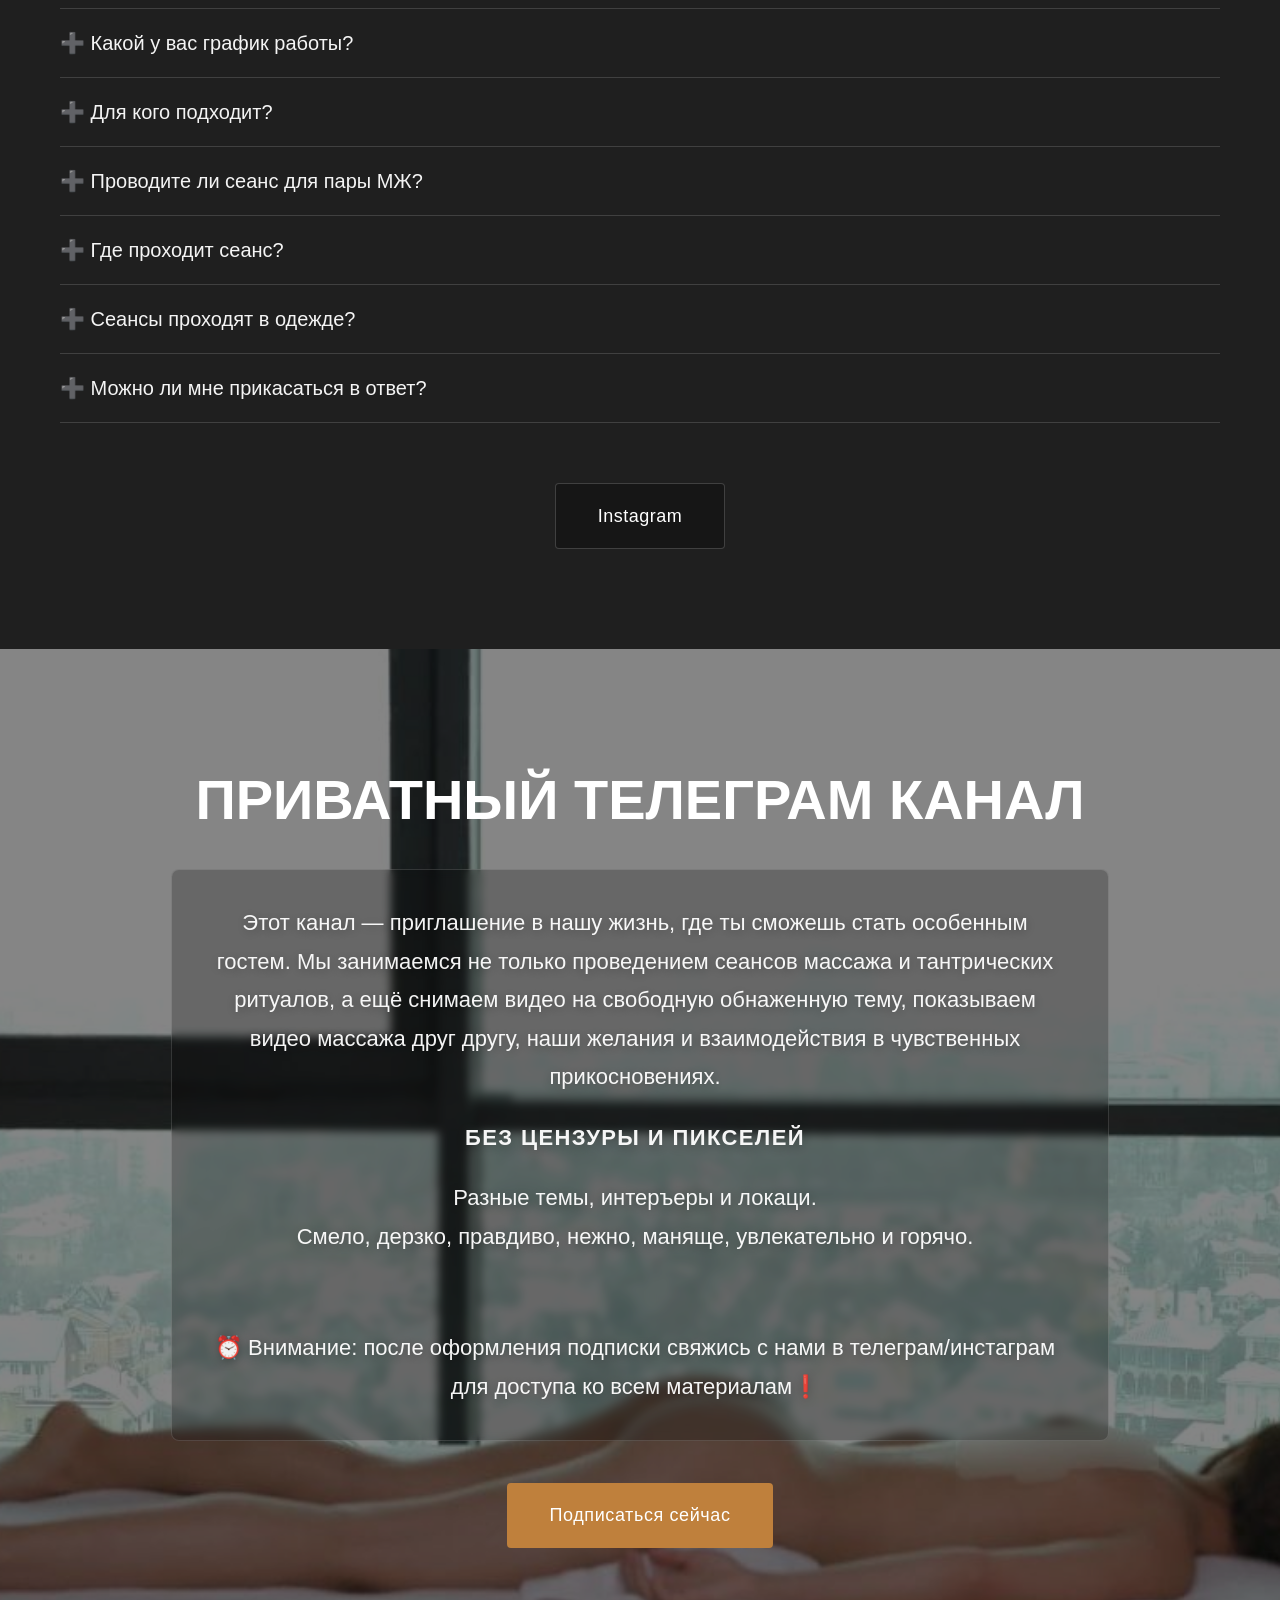
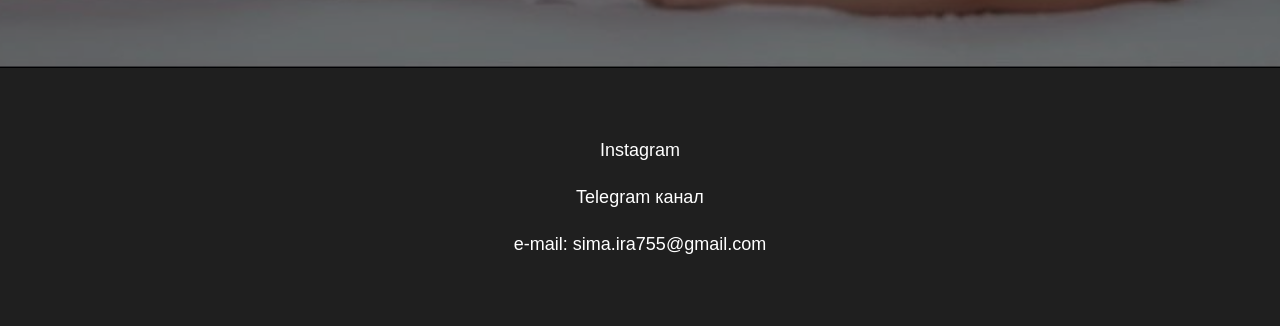
==== commit 5b5e0775: "session to sessions" ====
--- a/index.html
+++ b/index.html
@@ -90,7 +90,7 @@
 			<img src="assets/images/session.jpg" alt="Массаж">
 
 			<div class="session-text">
-				<h2>Sensual Ritual — чувственный массаж в 4 руки</h2>
+				<h2>Чувственный массаж в 4 руки</h2>
 
 				<p>
 					Это тщательно продуманное медитативно-чувственное путешествие втроём
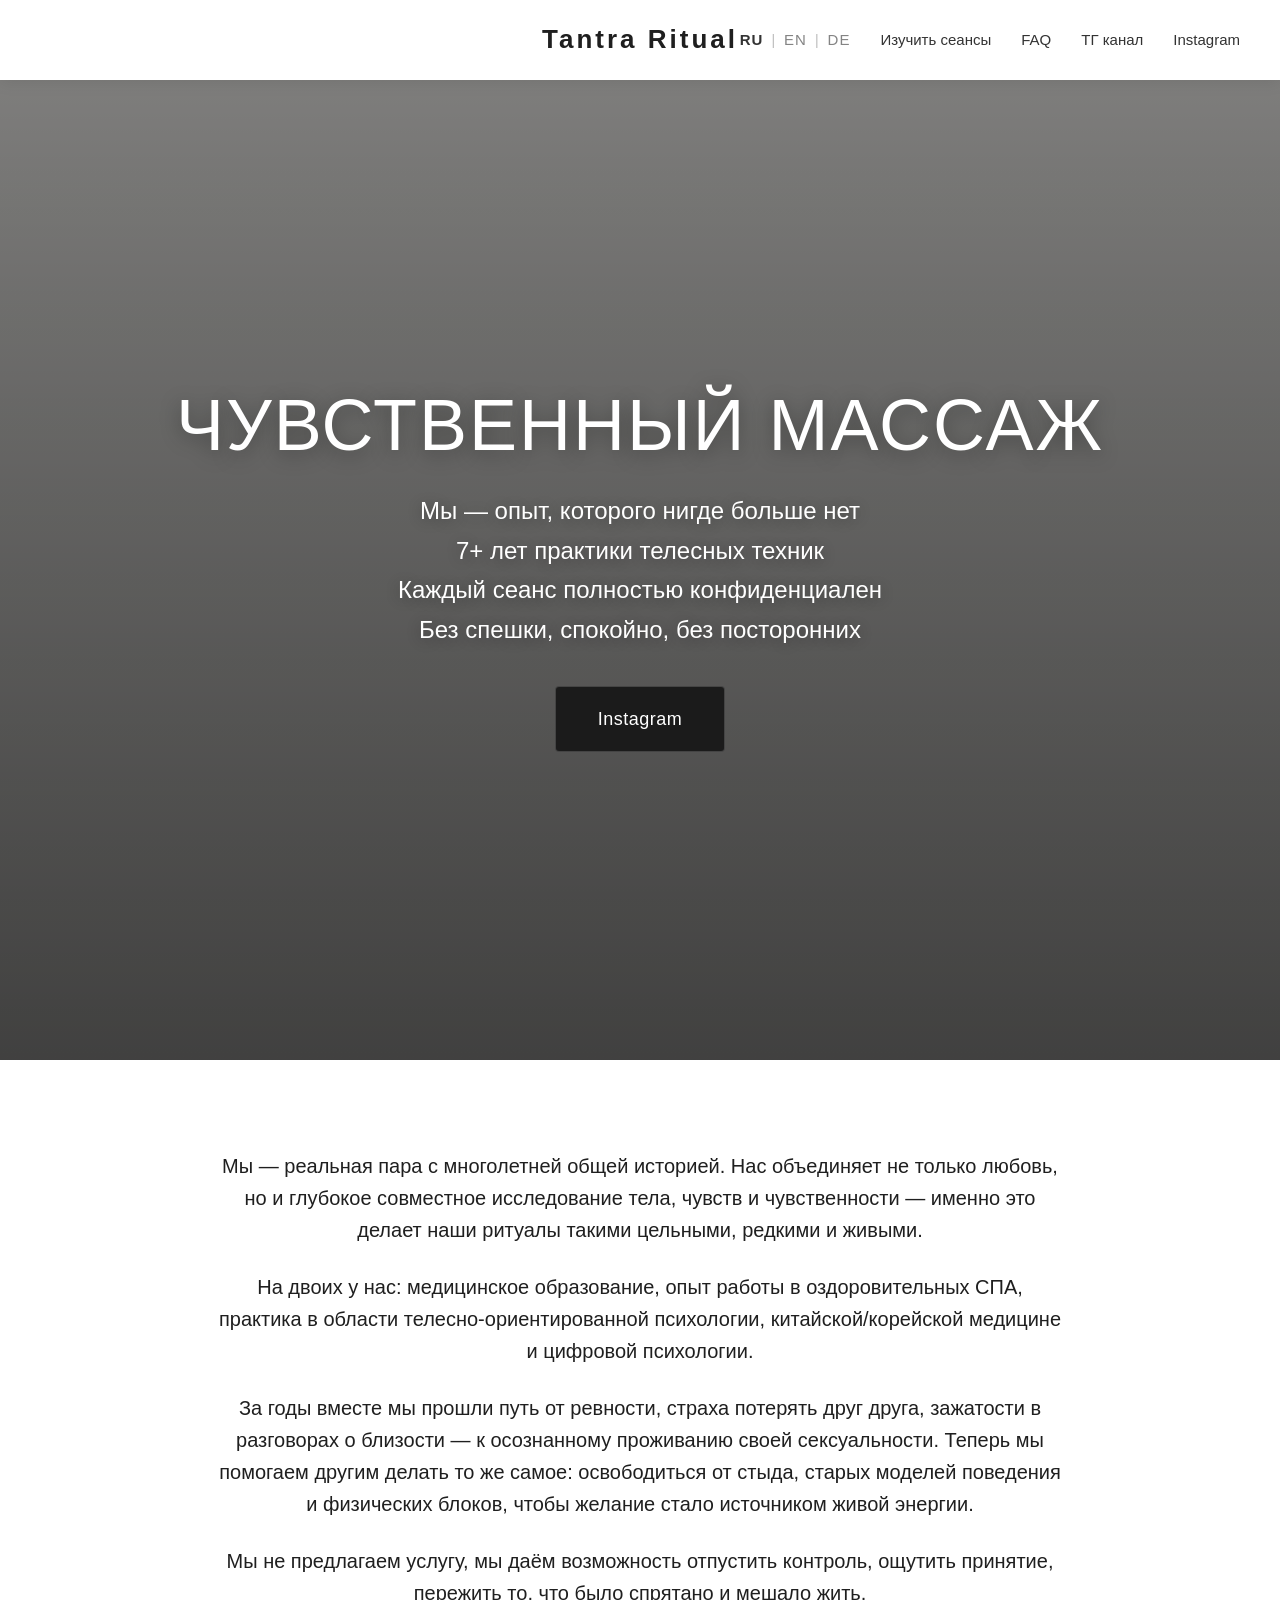
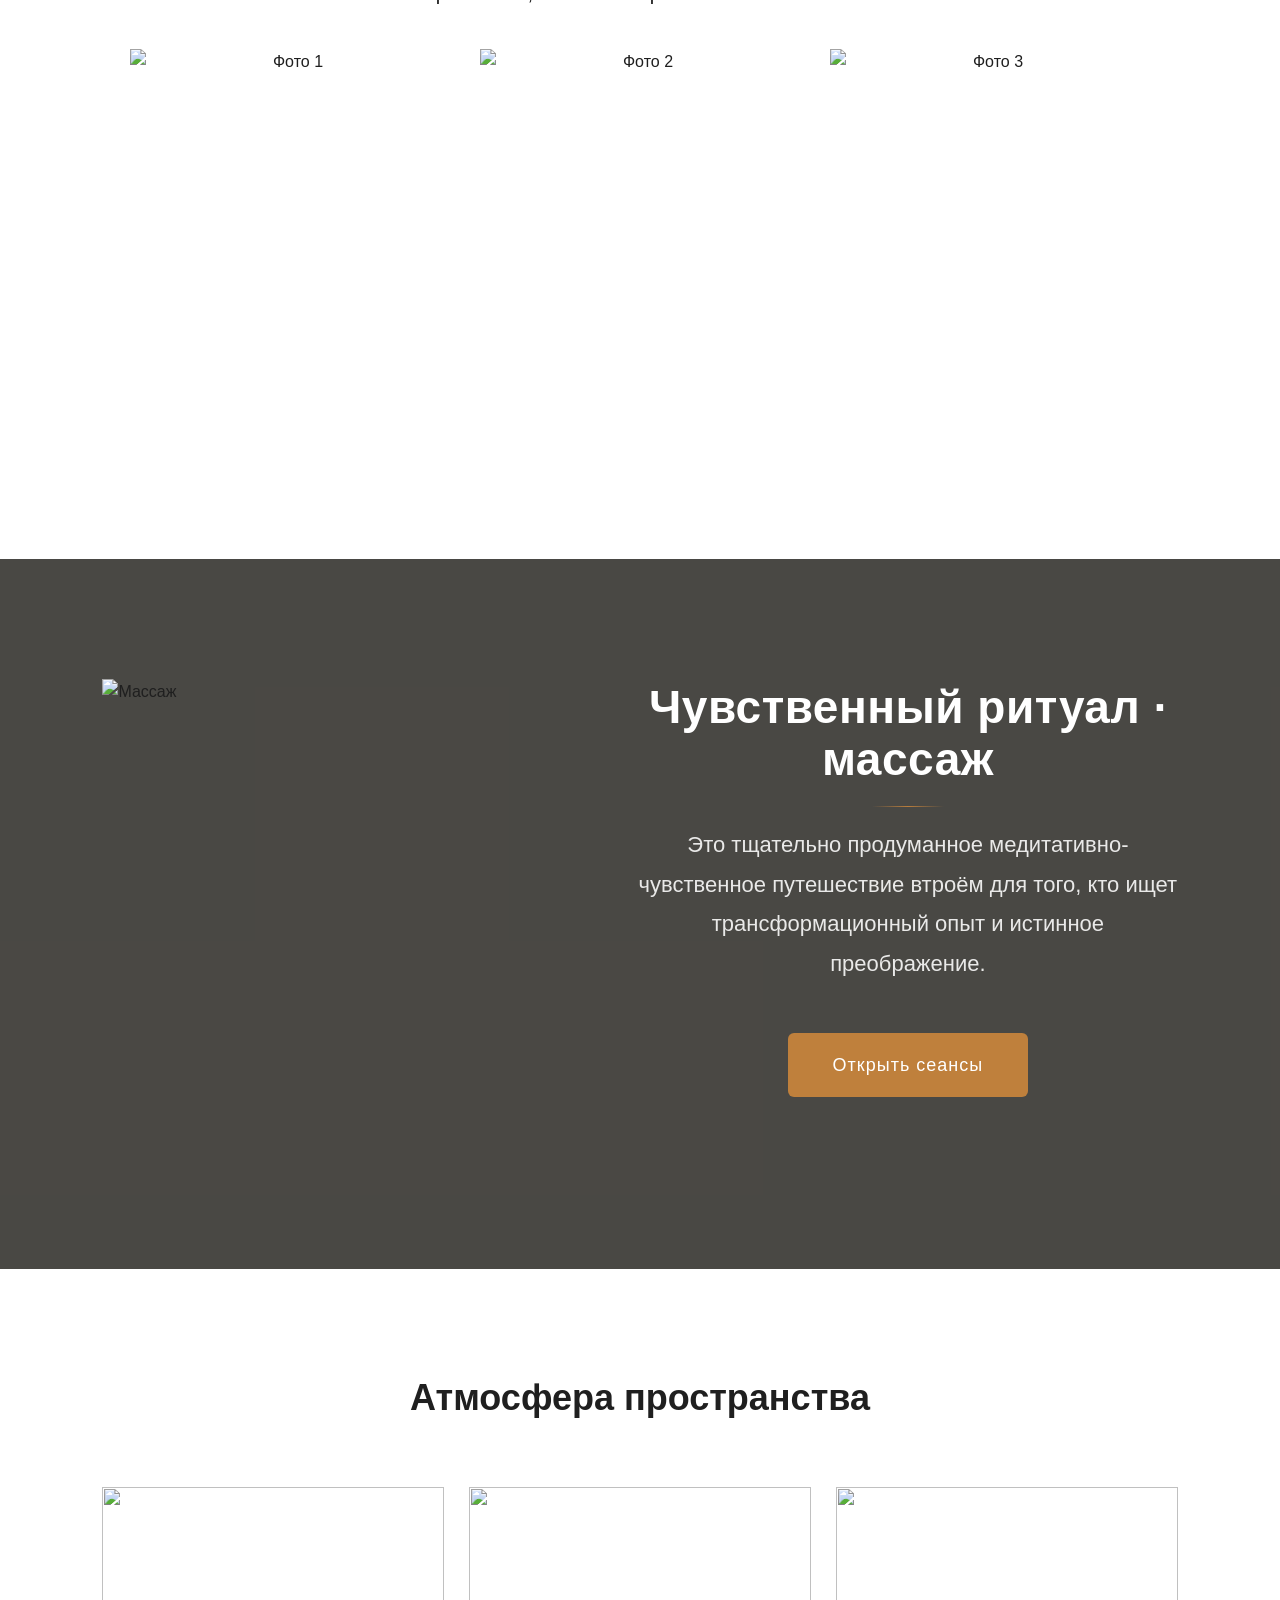
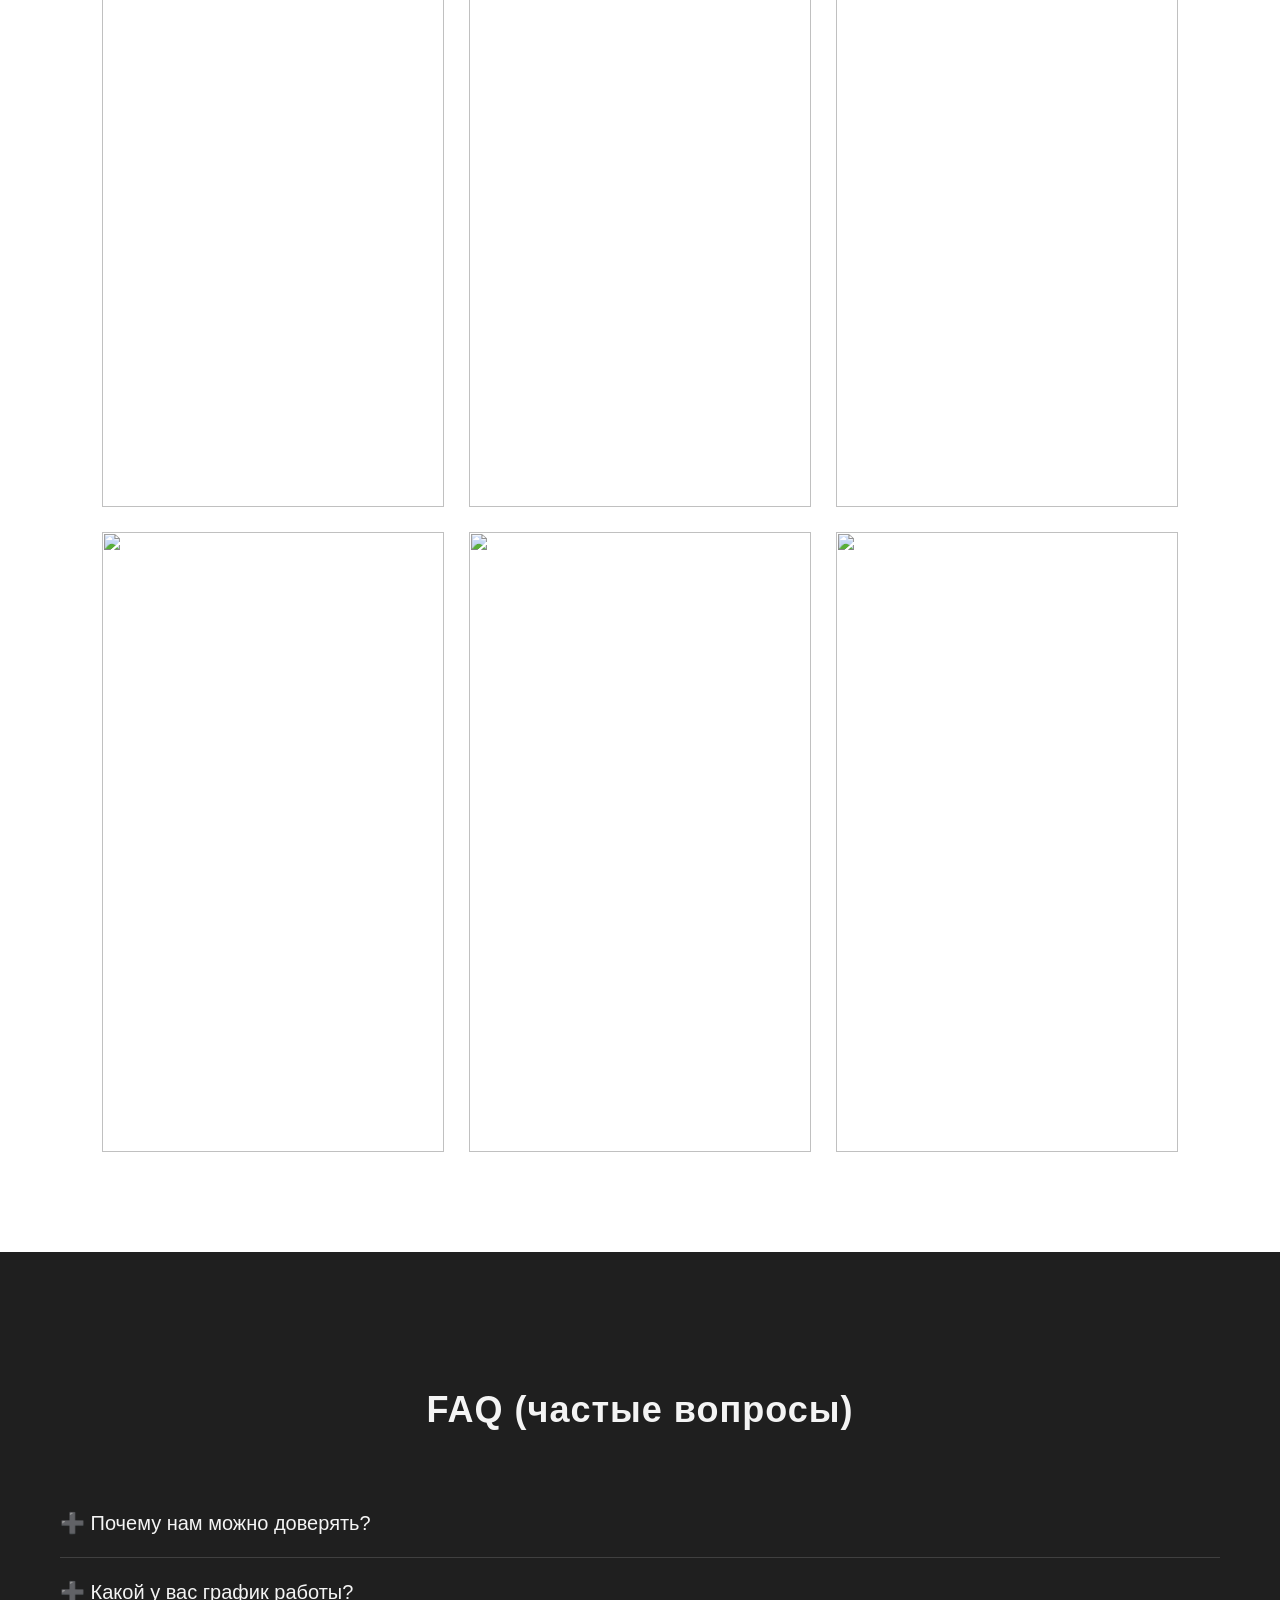
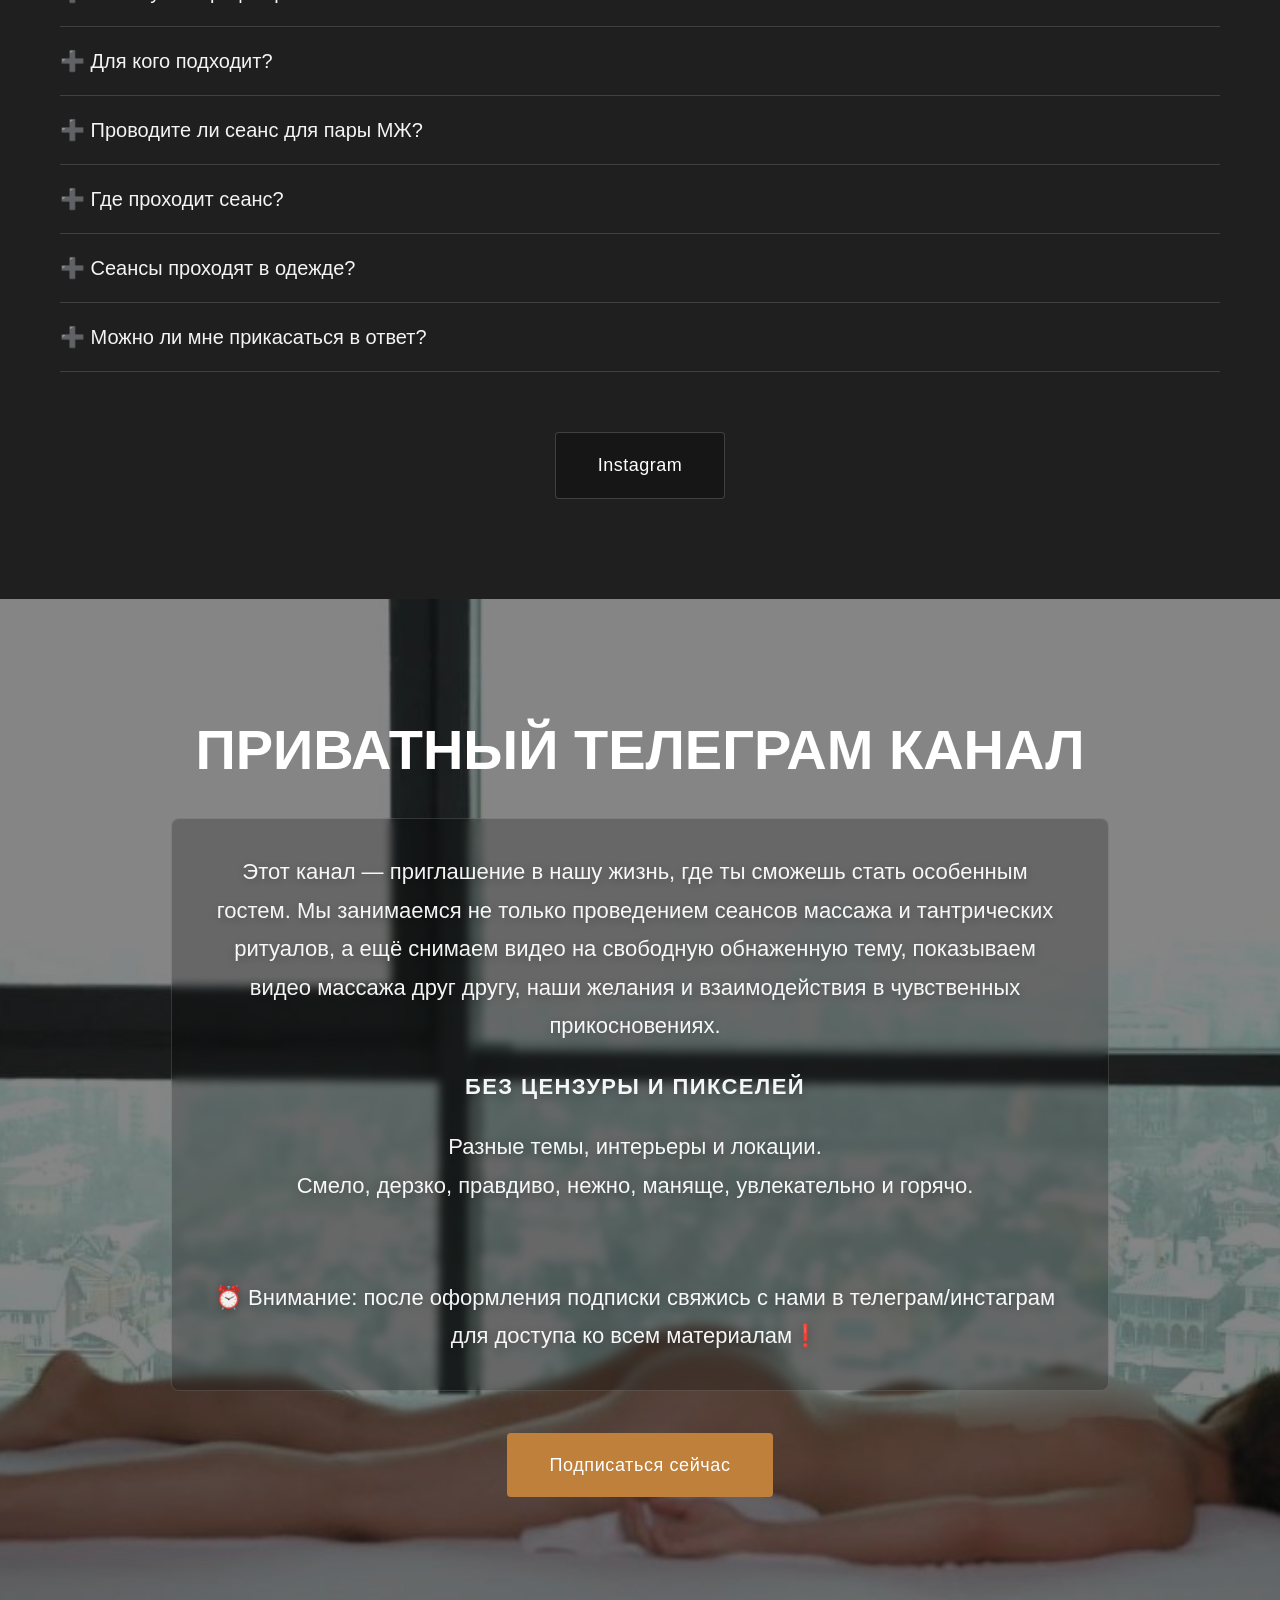
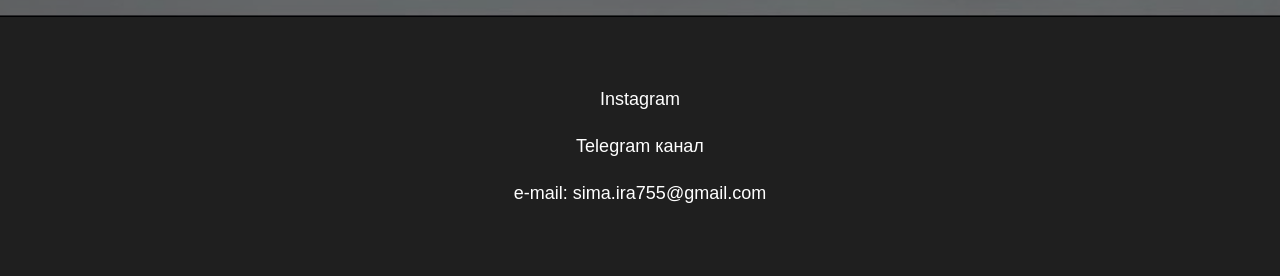
==== commit 1225bc7c: "add 3 programs" ====
--- a/index.html
+++ b/index.html
@@ -46,7 +46,7 @@
 		<div class="hero-overlay"></div>
 
 		<div class="hero-content">
-			<h1>Чувственный массаж в 4 руки</h1>
+			<h1>Чувственный массаж</h1>
 
 			<p>
 				Мы — опыт, которого нигде больше нет<br>
@@ -90,15 +90,14 @@
 			<img src="assets/images/session.jpg" alt="Массаж">
 
 			<div class="session-text">
-				<h2>Чувственный массаж в 4 руки</h2>
+				<h2>Чувственный ритуал · массаж</h2>
 
 				<p>
 					Это тщательно продуманное медитативно-чувственное путешествие втроём
 					для того, кто ищет трансформационный опыт и истинное преображение.
 				</p>
-				<p>Полное описание ритуала доступно по кнопке ниже. </p>
-
-				<a href="ritual.html" class="btn-read">Открыть ритуал</a>
+
+				<a href="ritual.html" class="btn-read">Открыть сеансы</a>
 
 			</div>
 
@@ -198,7 +197,7 @@
 
 				<p class="telegram-accent"><strong>без цензуры и пикселей</strong></p>
 				<p>
-					Разные темы, интеръеры и локаци. <br>Смело, дерзко, правдиво, нежно, маняще, увлекательно и горячо.
+					Разные темы, интерьеры и локации. <br>Смело, дерзко, правдиво, нежно, маняще, увлекательно и горячо.
 				</p>
 				<br><br>
 				<p>⏰ Внимание: после оформления подписки свяжись с нами в телеграм/инстаграм для доступа ко всем материалам❗️
--- a/css/style.css
+++ b/css/style.css
@@ -462,7 +462,7 @@
 }
 
 .ritual-info-title {
-  font-size: 62px;
+  font-size: 42px;
   line-height: 1.18;
   text-align: center;
   max-width: 980px;
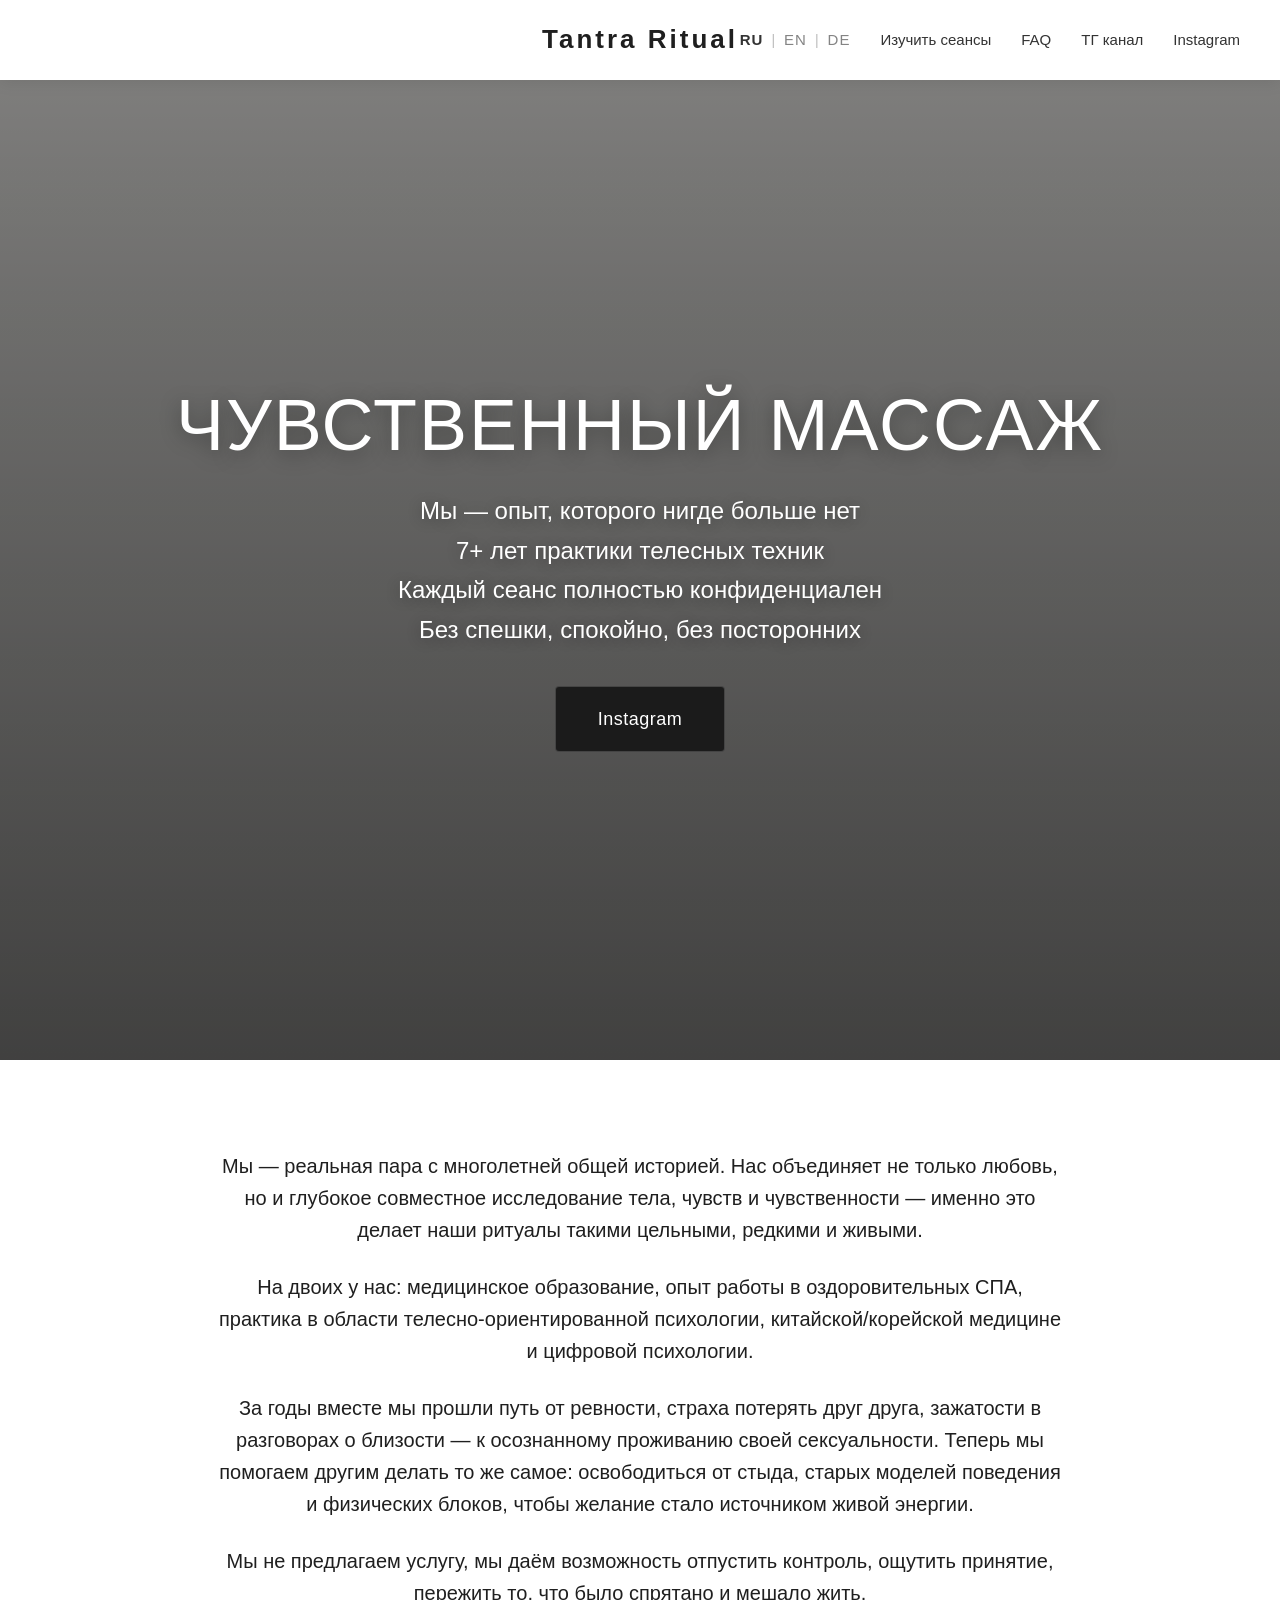
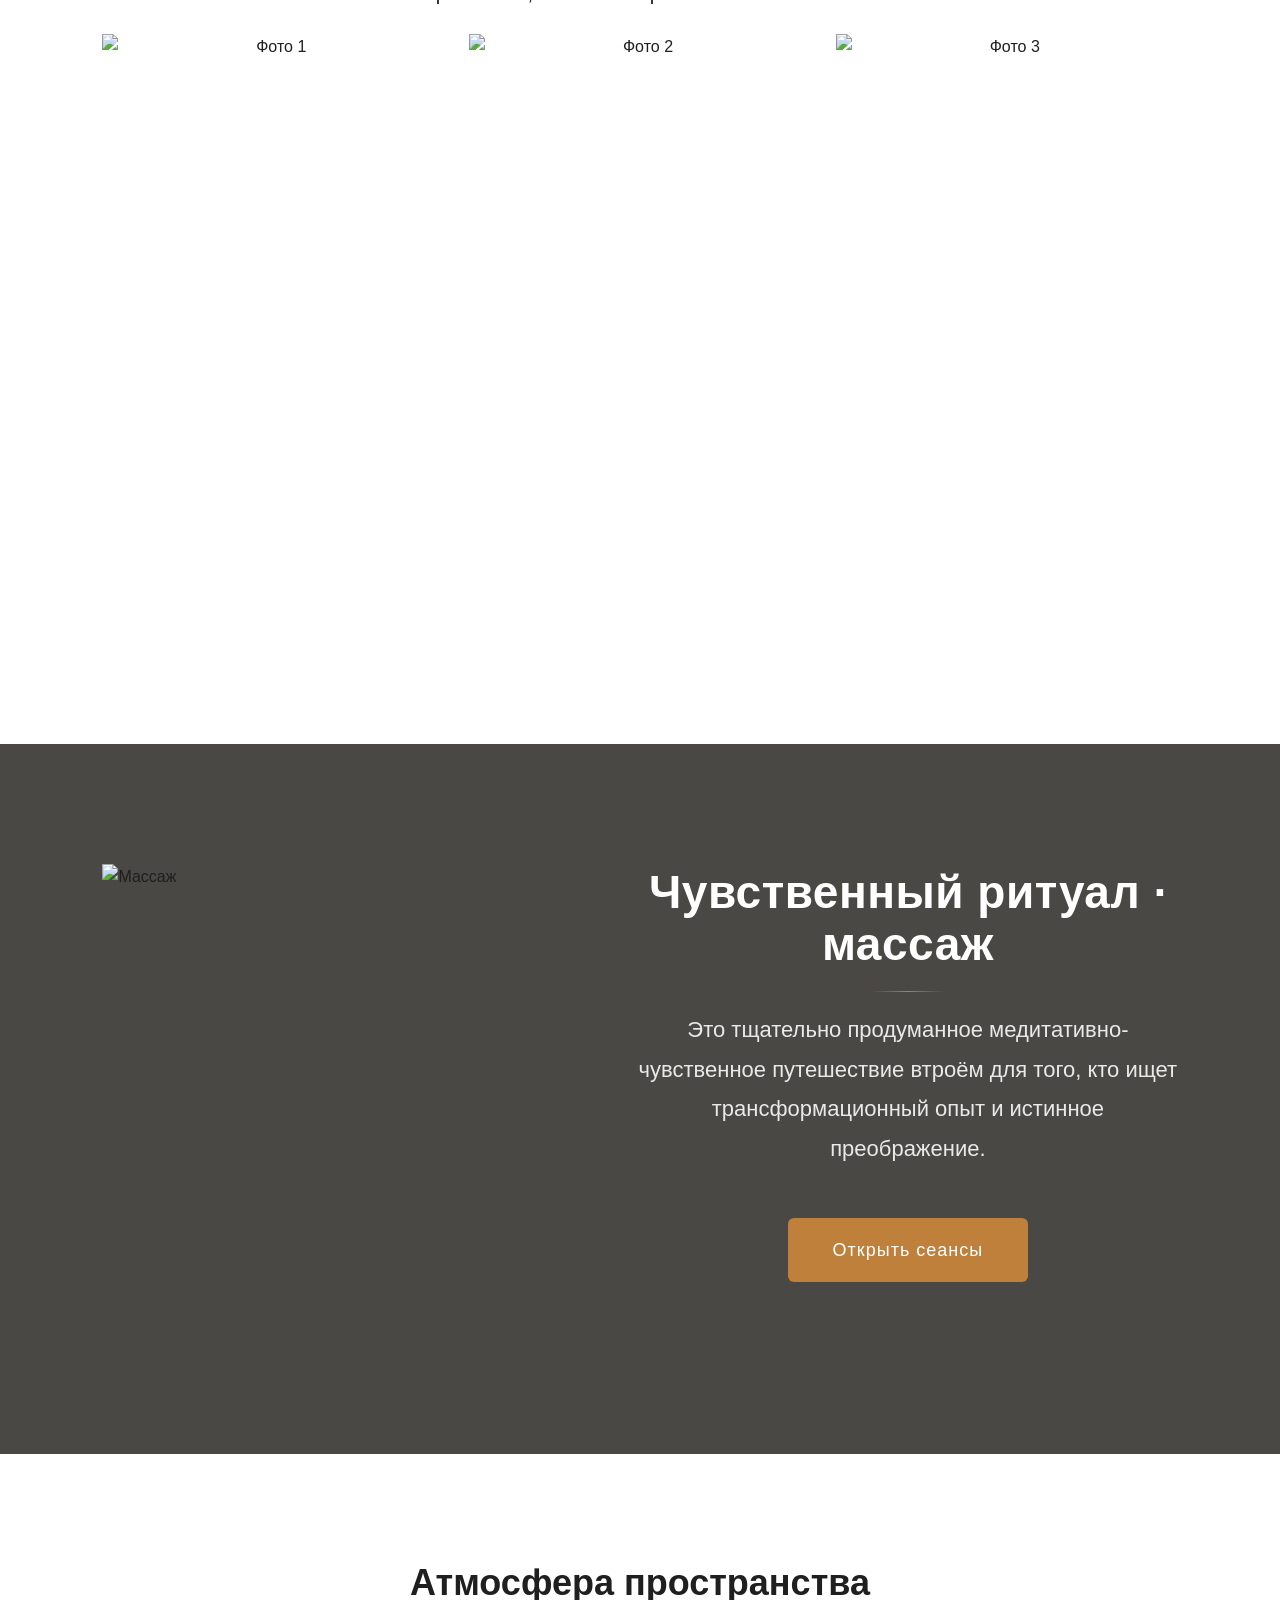
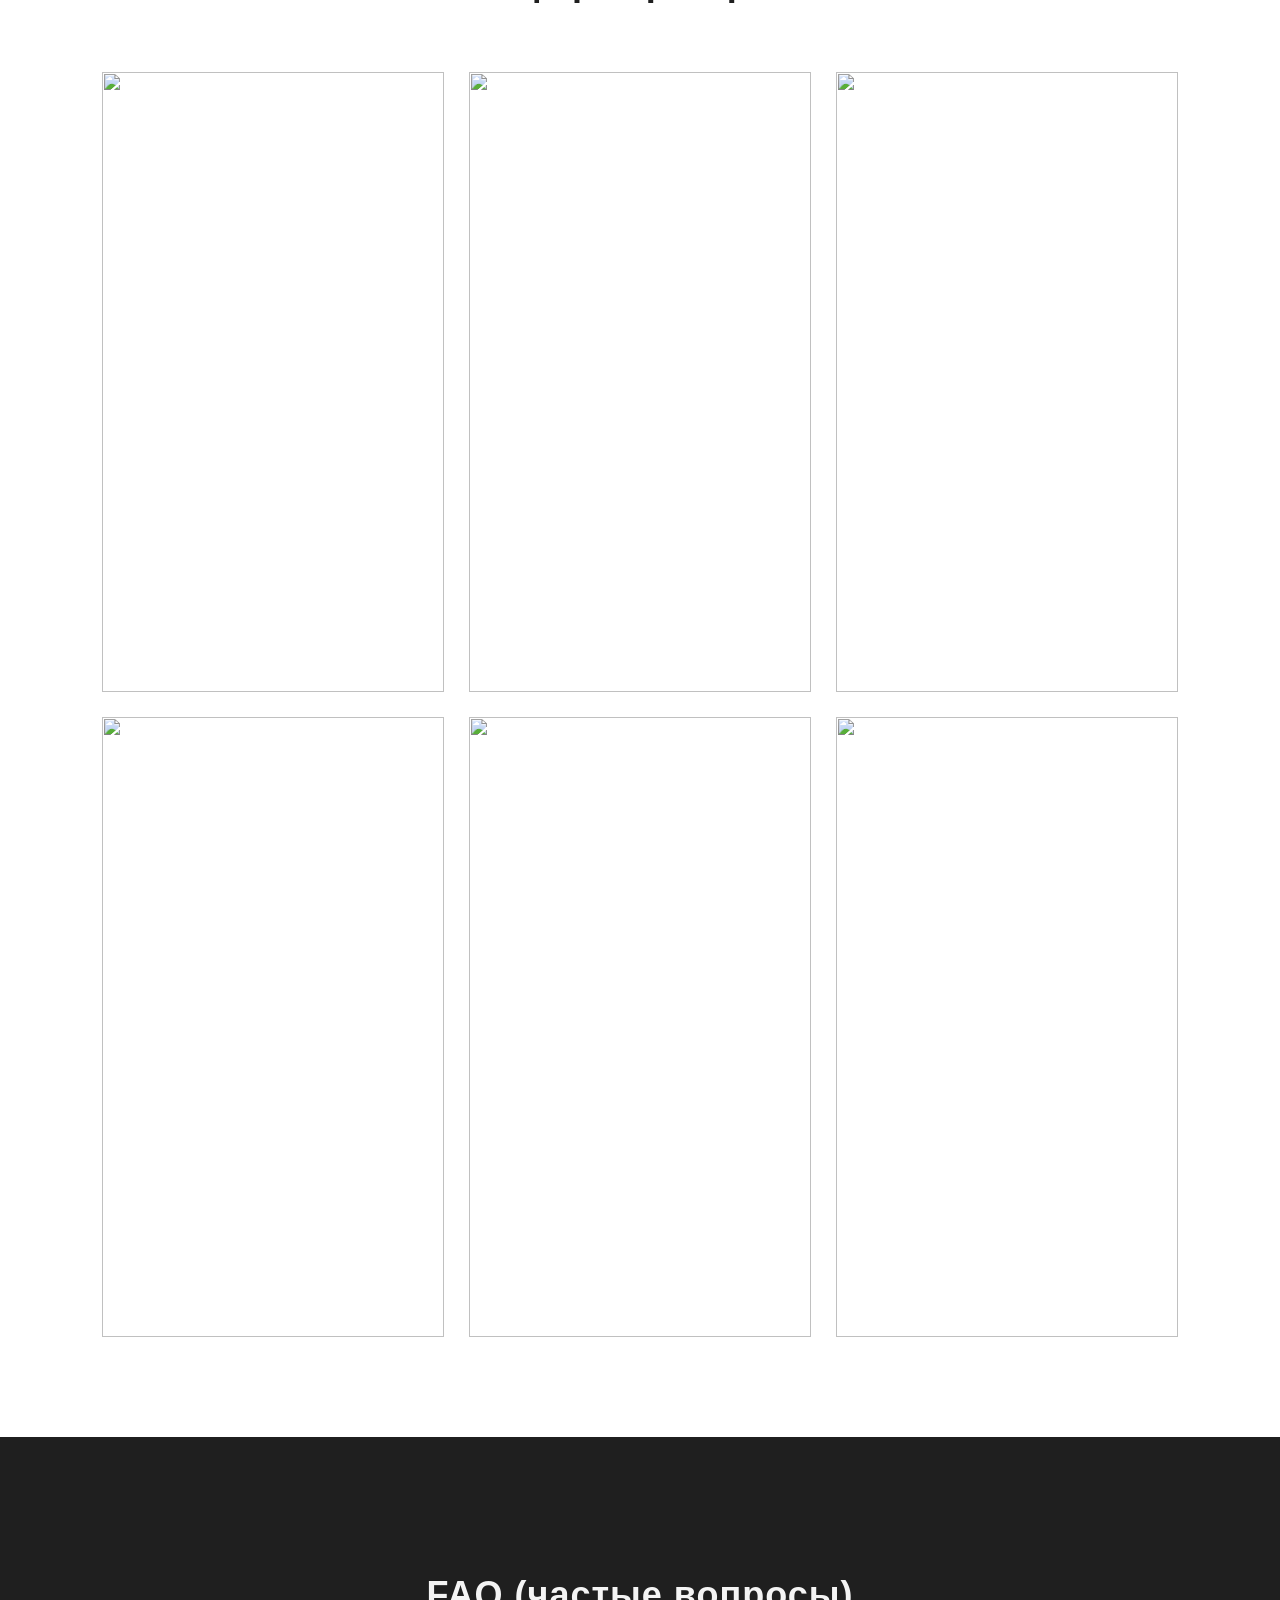
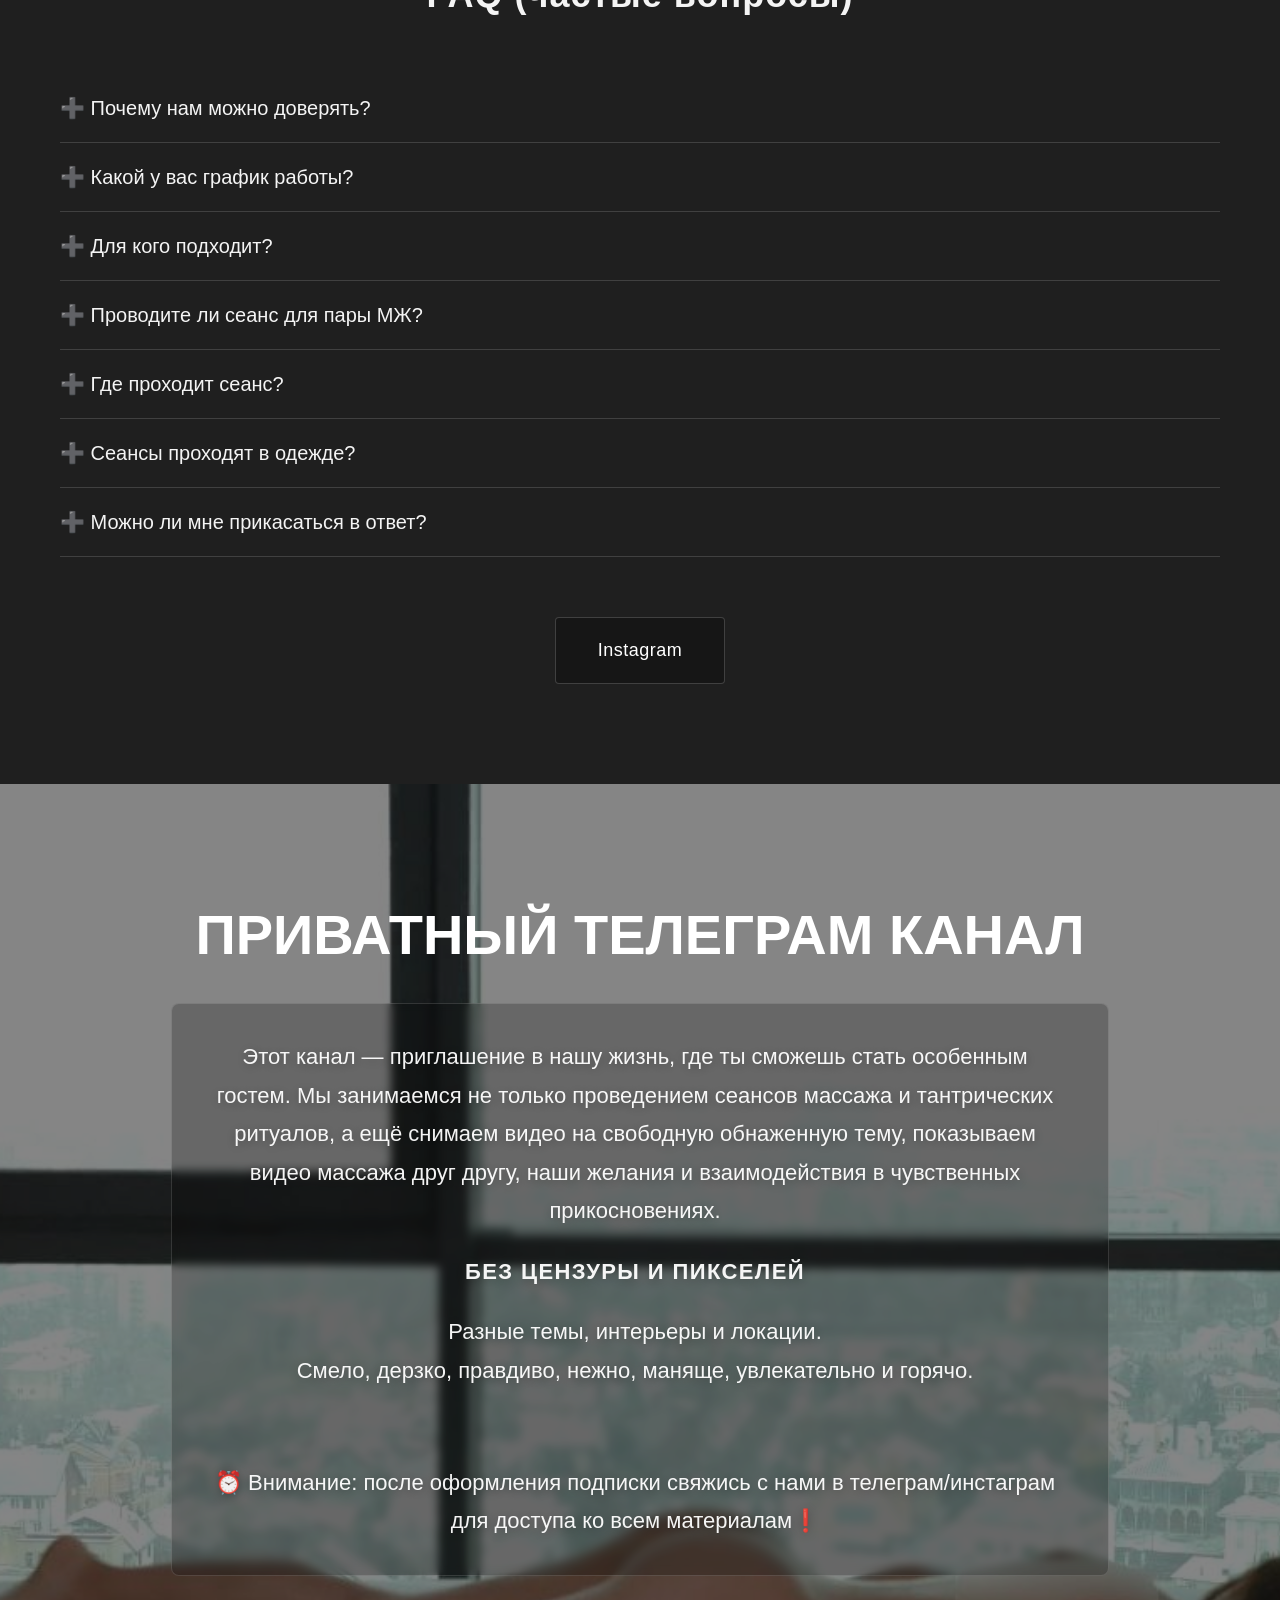
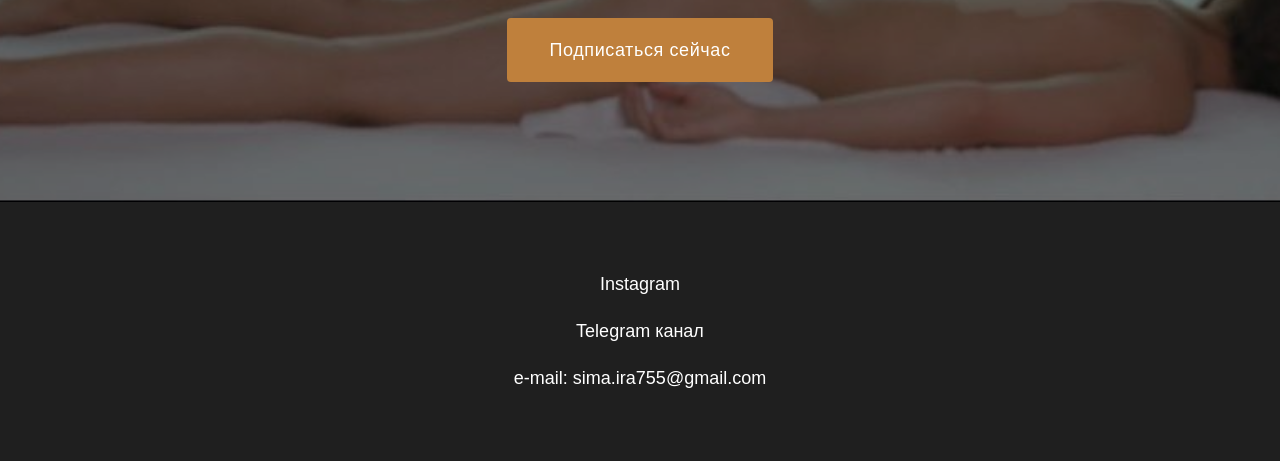
==== commit d842ddf7: "change size of imager ru" ====
--- a/index.html
+++ b/index.html
@@ -75,10 +75,12 @@
 		<p>Мы не предлагаем услугу, мы даём возможность отпустить контроль, ощутить принятие, пережить то, что было
 			спрятано
 			и мешало жить.</p>
-		<div class="about-photos">
+		<div class="gallery">
+
 			<img src="assets/images/photo1.jpg" alt="Фото 1">
 			<img src="assets/images/photo2.jpg" alt="Фото 2">
 			<img src="assets/images/photo3.jpg" alt="Фото 3">
+
 		</div>
 	</section>
 
